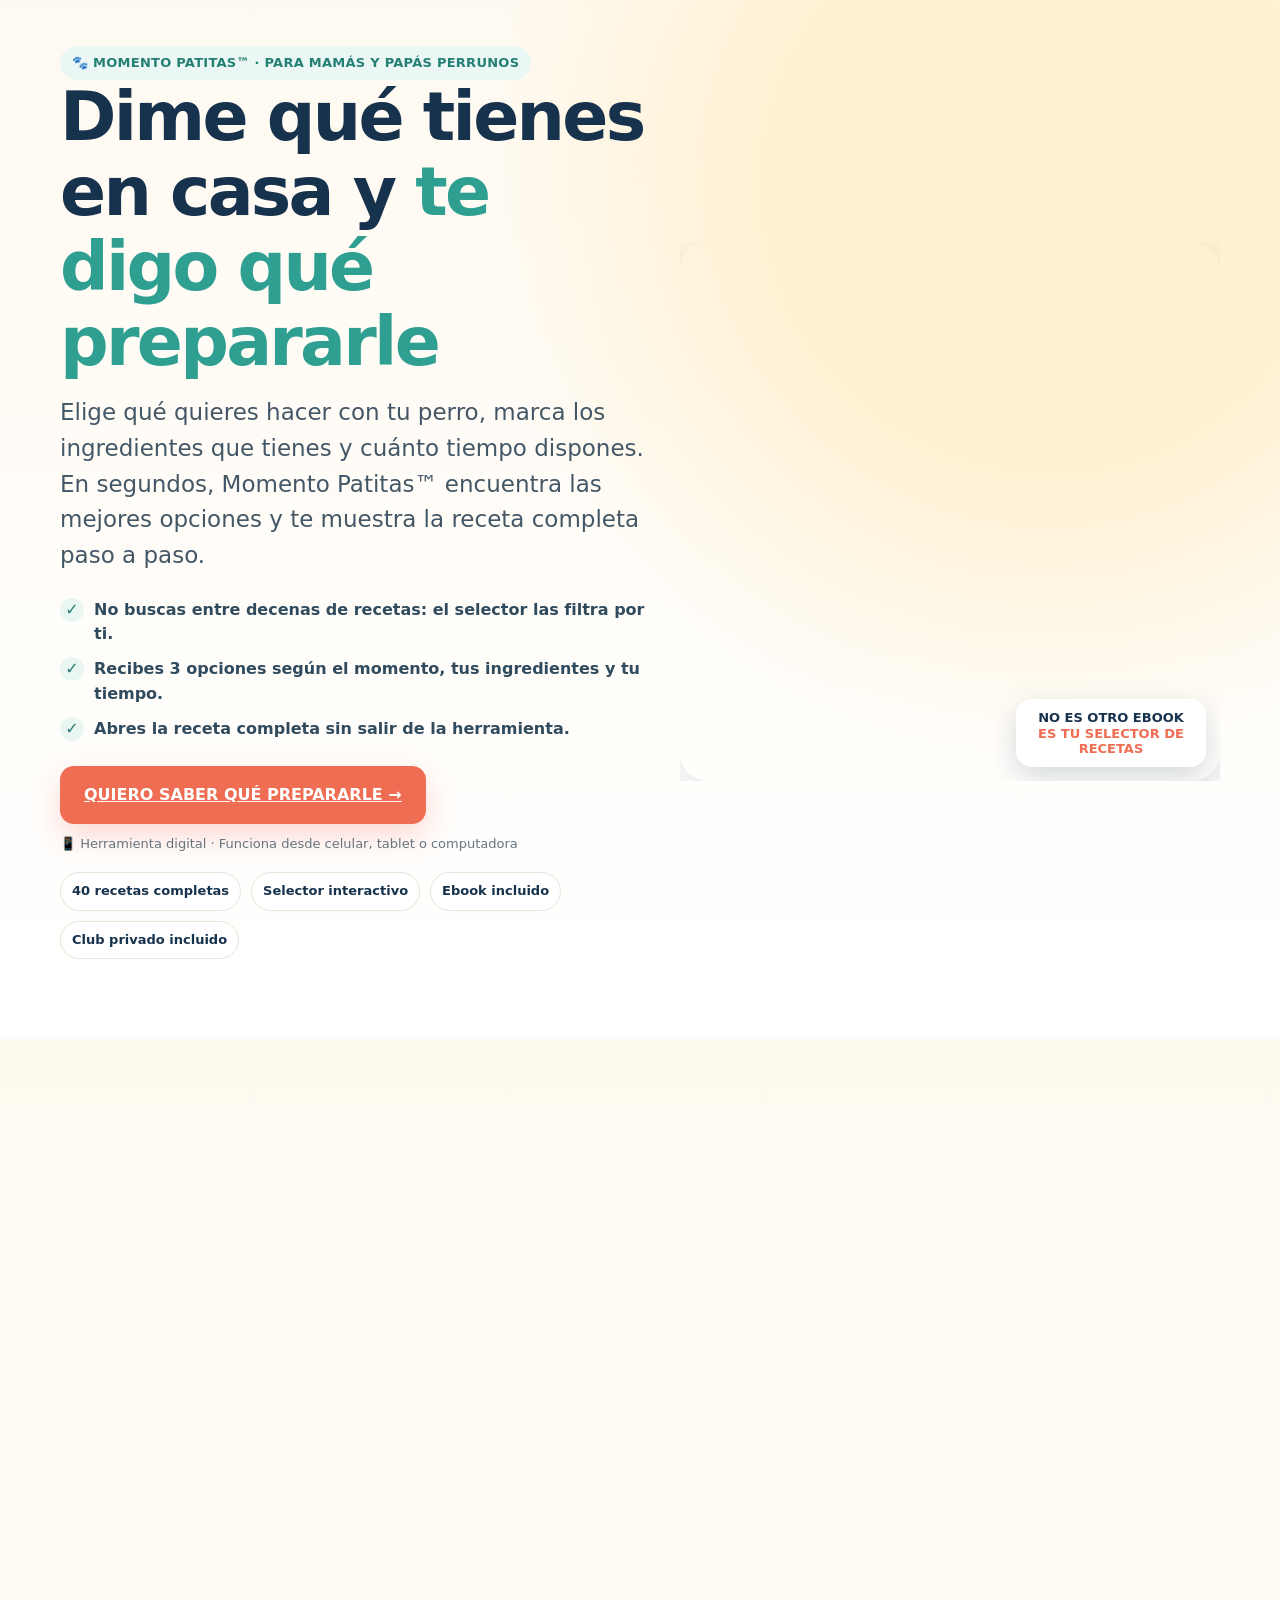
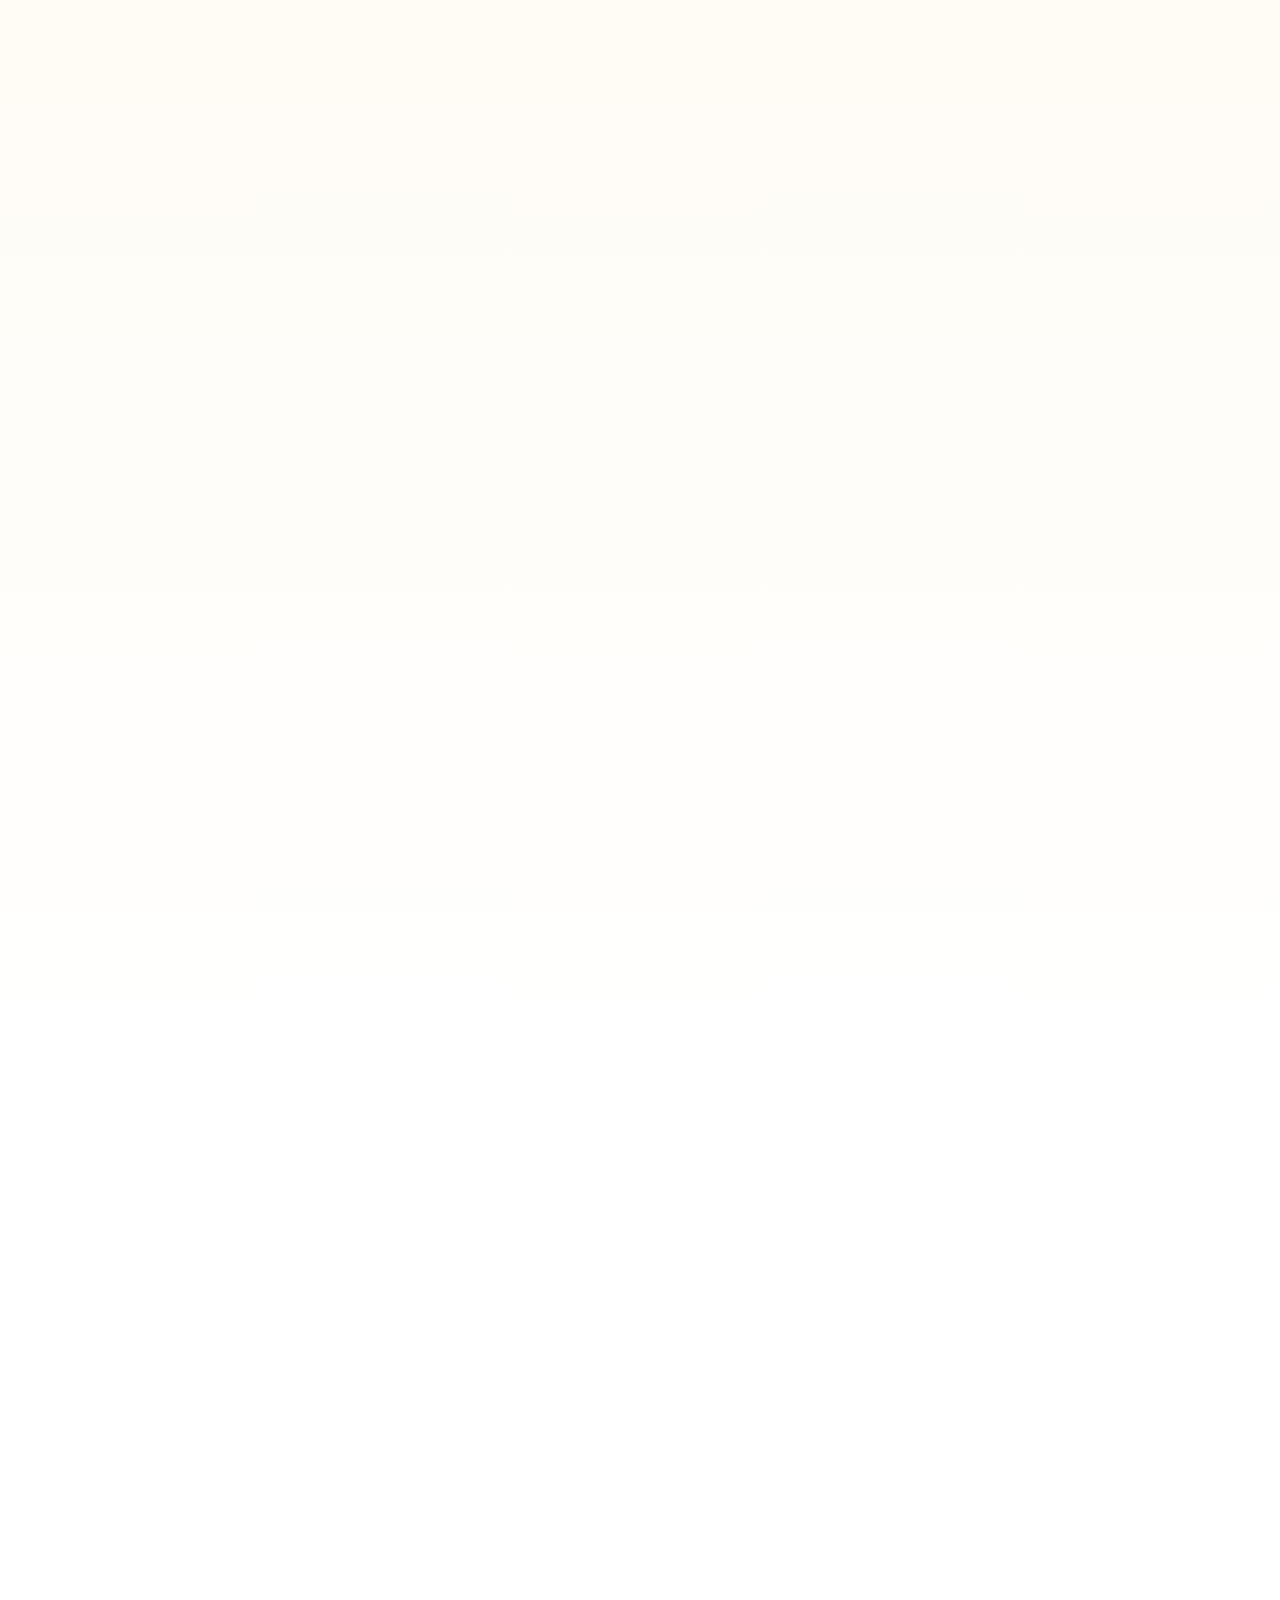
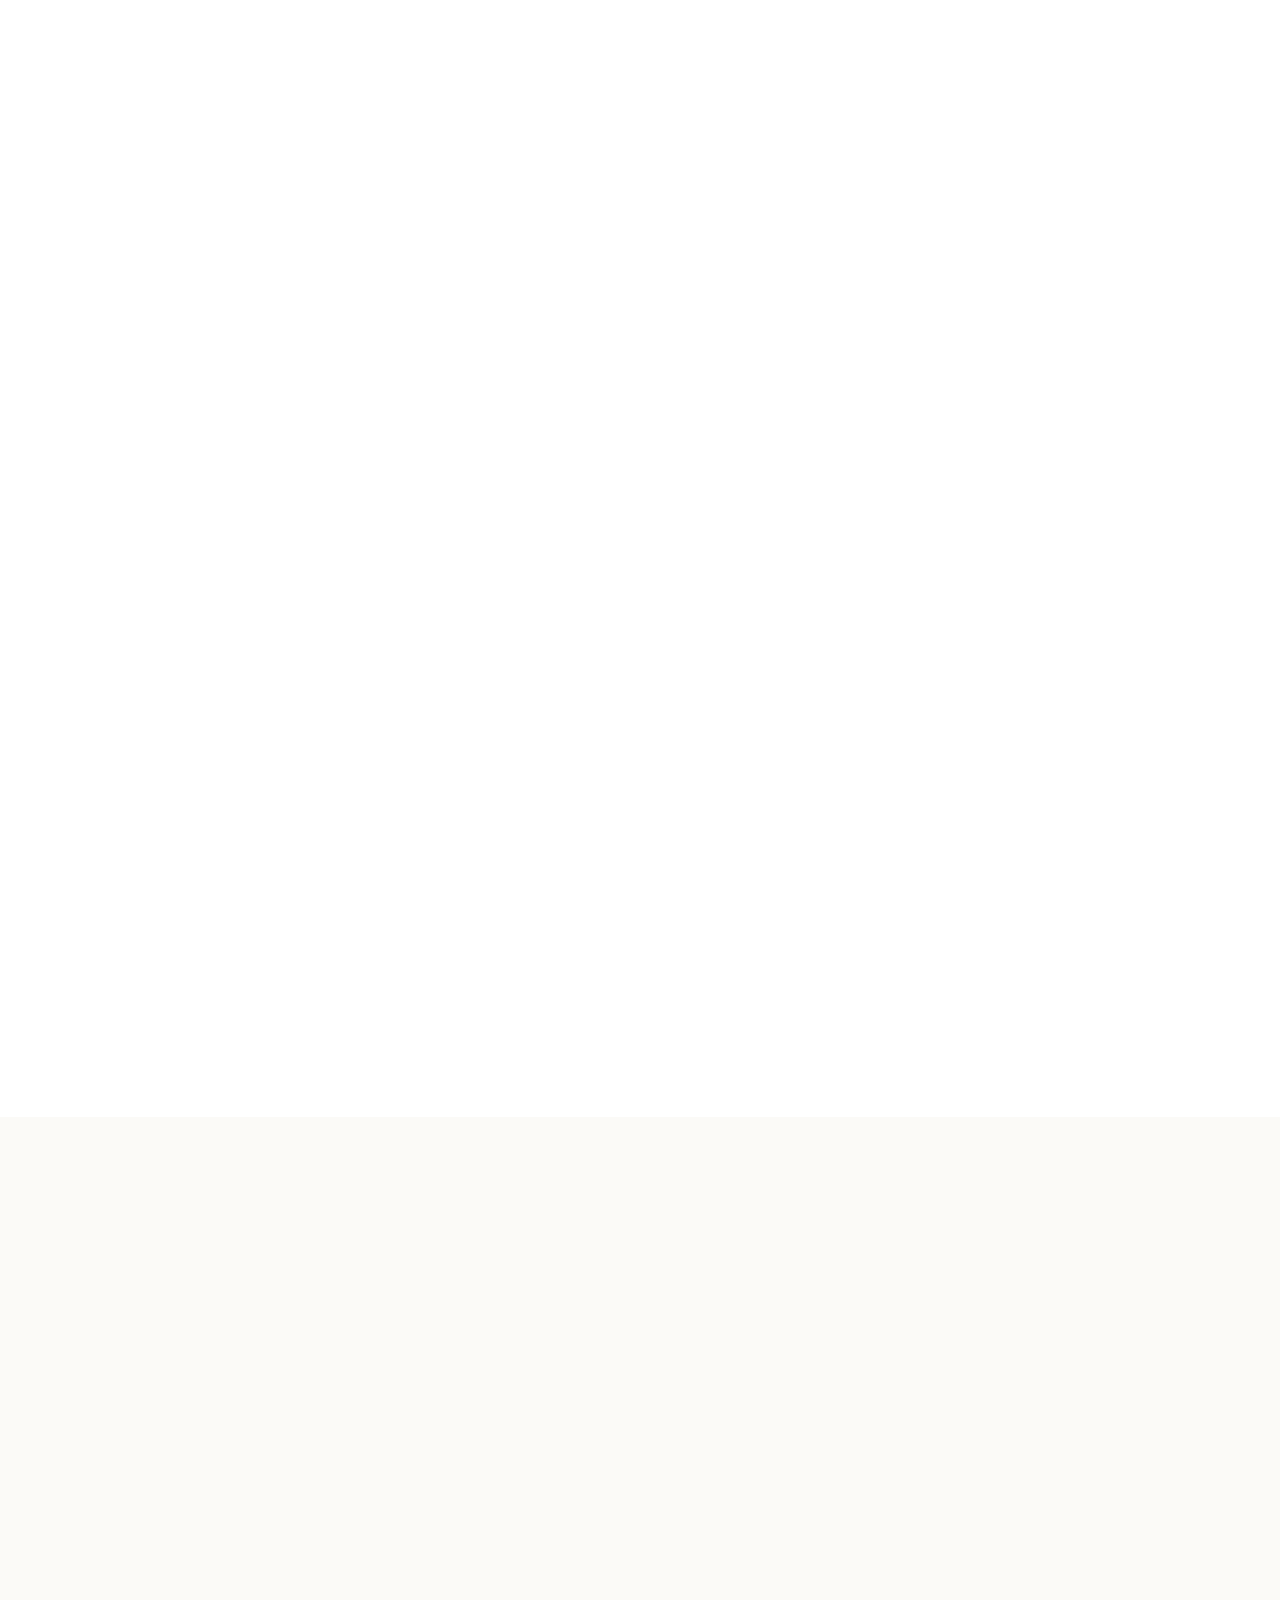
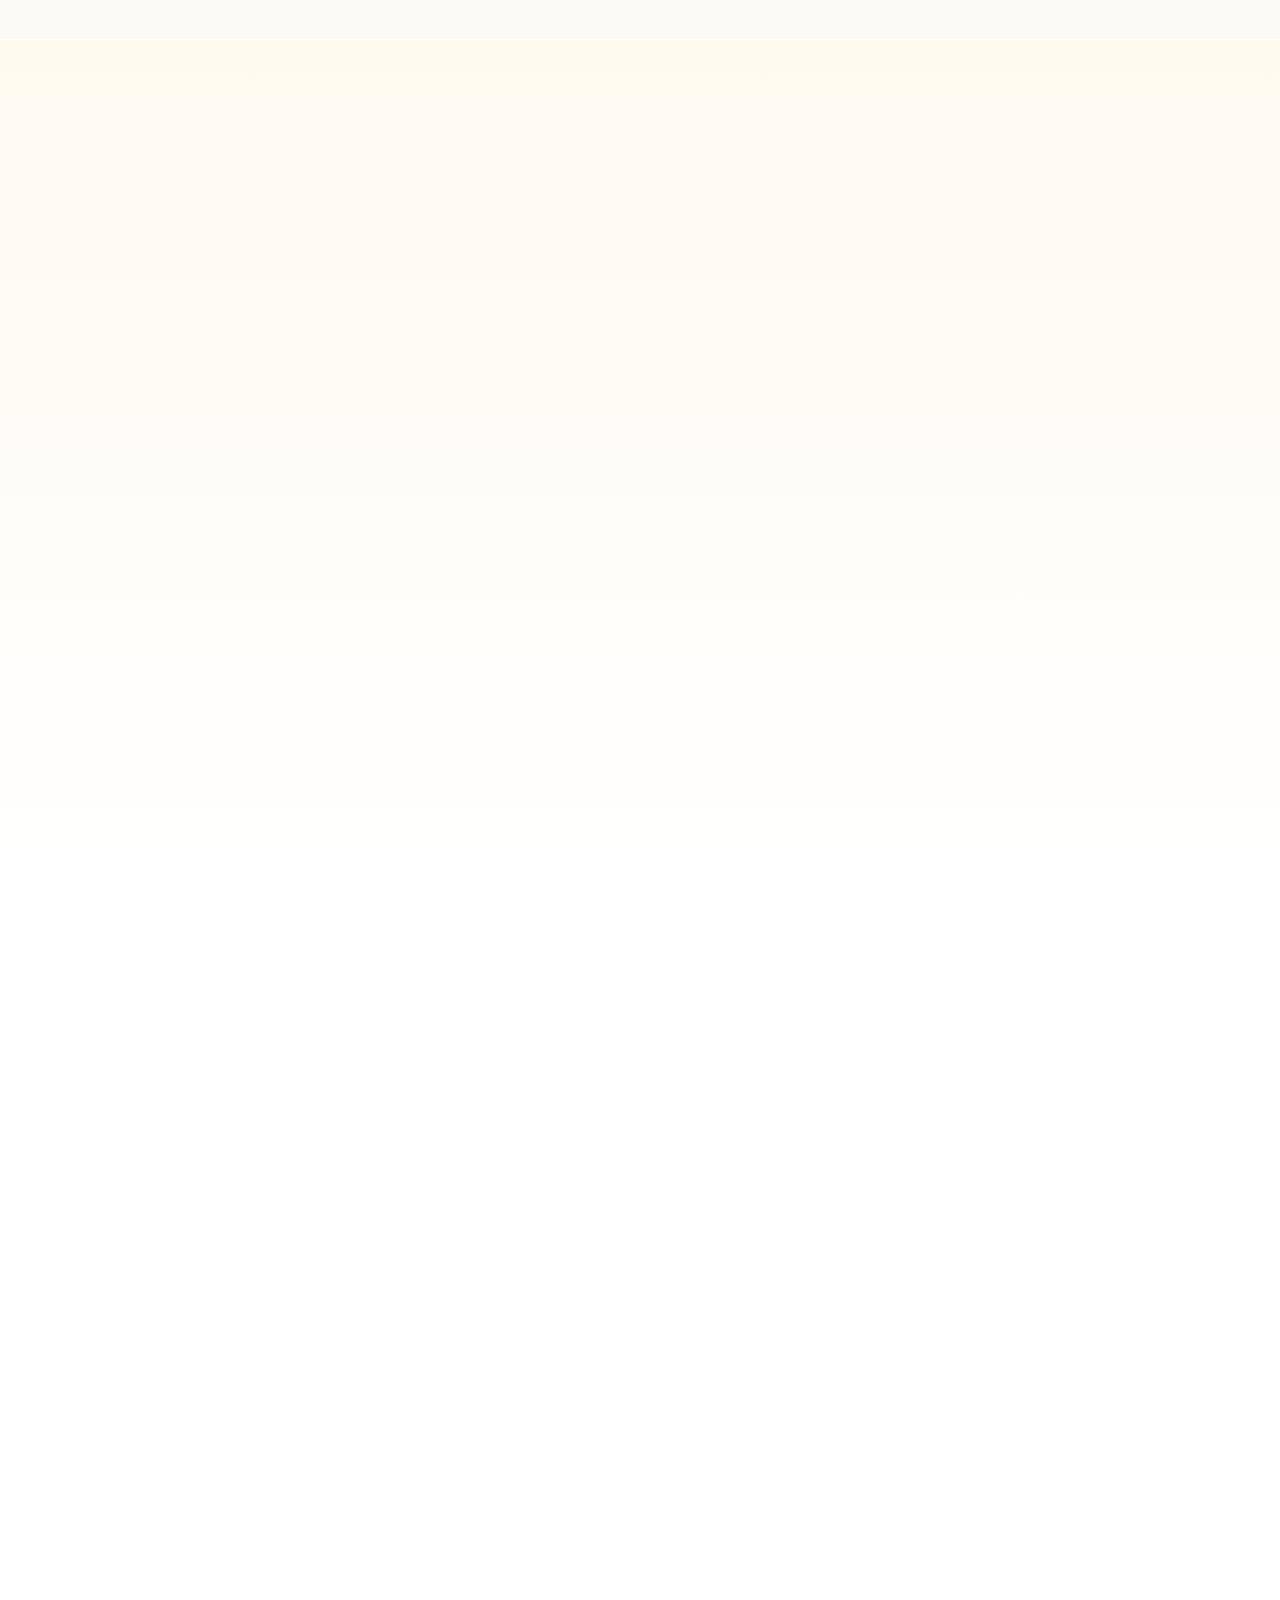
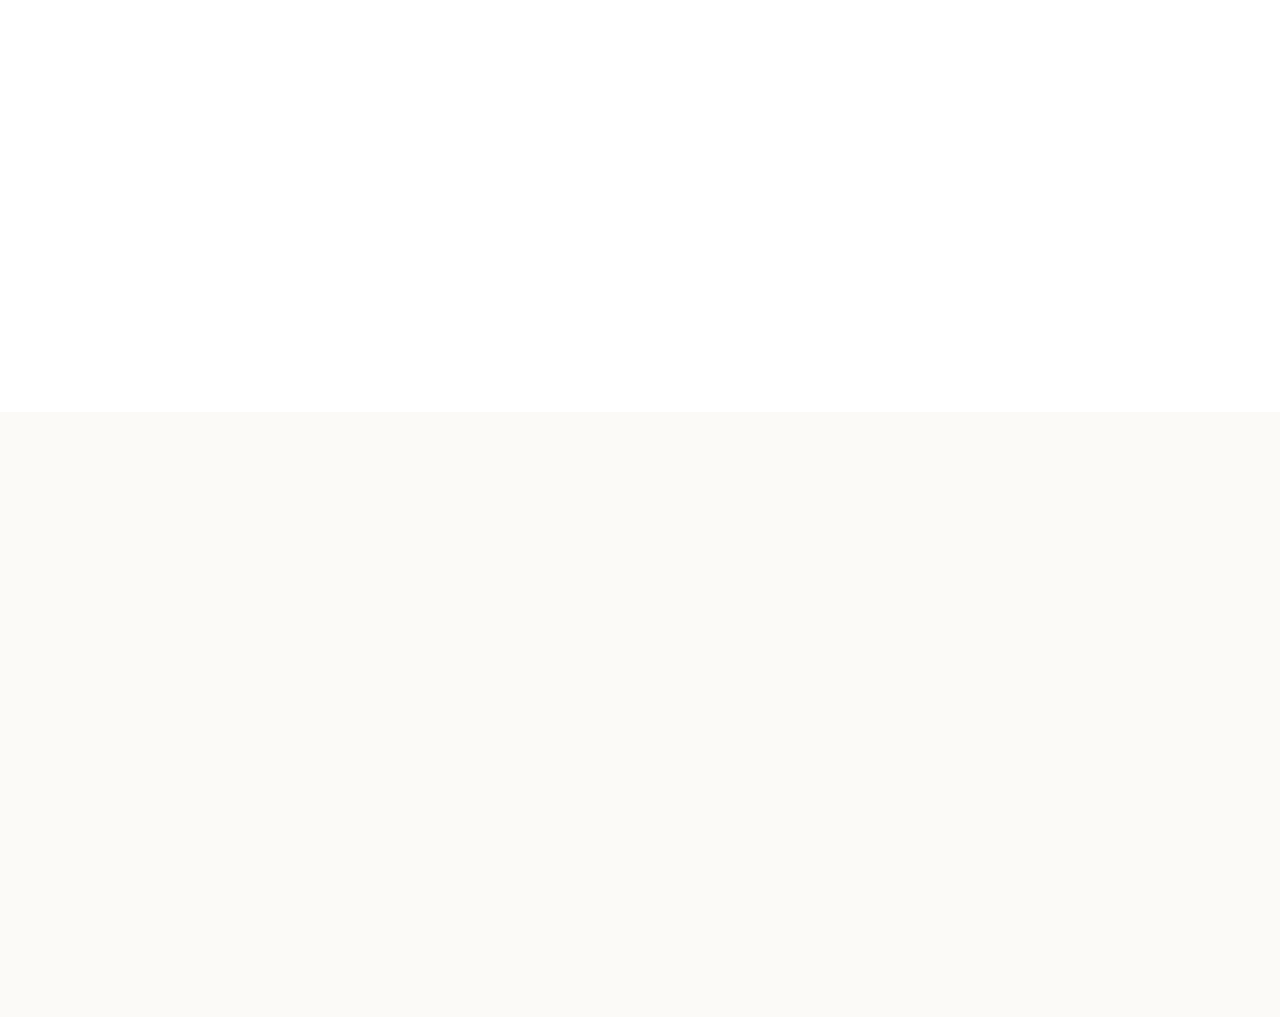
==== index.html @ 0e1f3e4d "Add Club Momento Patitas bonus and align price" ====
<!doctype html>
<html lang="es">
<head>
<meta charset="utf-8" />
<meta name="viewport" content="width=device-width, initial-scale=1" />
<title>Momento Patitas™ | Dime qué tienes y te digo qué prepararle</title>
<meta name="description" content="Momento Patitas™ convierte el momento, los ingredientes que tienes y tu tiempo disponible en una receta completa para tu perro. Incluye 40 recetas, ebook descargable y acceso al Club Momento Patitas™." />
<link rel="preload" as="image" href="https://cdn.shopify.com/s/files/1/0697/0605/5728/files/cocina-patitas-hero-900.webp?v=1792911602" imagesrcset="https://cdn.shopify.com/s/files/1/0697/0605/5728/files/cocina-patitas-hero-480.webp?v=1792911538 480w, https://cdn.shopify.com/s/files/1/0697/0605/5728/files/cocina-patitas-hero-900.webp?v=1792911602 900w" imagesizes="(max-width: 900px) 100vw, 48vw" fetchpriority="high" />
<link rel="stylesheet" href="styles.css">
</head>
<body>

<section class="hero">
  <div class="wrap grid hero-grid">
    <div class="hero-copy">
      <span class="eyebrow">🐾 MOMENTO PATITAS™ · PARA MAMÁS Y PAPÁS PERRUNOS</span>
      <h1>Dime qué tienes en casa y <span style="color:var(--teal)">te digo qué prepararle</span></h1>
      <p class="lead">Elige qué quieres hacer con tu perro, marca los ingredientes que tienes y cuánto tiempo dispones. En segundos, Momento Patitas™ encuentra las mejores opciones y te muestra la receta completa paso a paso.</p>
      <ul>
        <li>No buscas entre decenas de recetas: el selector las filtra por ti.</li>
        <li>Recibes 3 opciones según el momento, tus ingredientes y tu tiempo.</li>
        <li>Abres la receta completa sin salir de la herramienta.</li>
      </ul>
      <a class="btn" href="#oferta">QUIERO SABER QUÉ PREPARARLE →</a>
      <div class="micro">📱 Herramienta digital · Funciona desde celular, tablet o computadora</div>
      <div class="mini-proof"><span>40 recetas completas</span><span>Selector interactivo</span><span>Ebook incluido</span><span>Club privado incluido</span></div>
    </div>
    <div class="hero-art">
      <img src="https://cdn.shopify.com/s/files/1/0697/0605/5728/files/cocina-patitas-hero-900.webp?v=1792911602" srcset="https://cdn.shopify.com/s/files/1/0697/0605/5728/files/cocina-patitas-hero-480.webp?v=1792911538 480w, https://cdn.shopify.com/s/files/1/0697/0605/5728/files/cocina-patitas-hero-900.webp?v=1792911602 900w" sizes="(max-width: 900px) 100vw, 48vw" width="900" height="1125" loading="eager" decoding="async" fetchpriority="high" alt="Momento Patitas para elegir recetas caseras para perros" />
      <div class="badge">NO ES OTRO EBOOK<br><span style="color:var(--coral)">ES TU SELECTOR DE RECETAS</span></div>
    </div>
  </div>
</section>

<section class="section soft">
  <div class="wrap offer promise-offer">
    <span class="eyebrow" style="background:rgba(255,255,255,.12);color:#fff">LA PROMESA DE MOMENTO PATITAS™</span>
    <h2 style="margin-top:14px">De “¿qué le preparo?” a tener una receta completa lista para seguir en menos de un minuto.</h2>
    <p class="muted" style="font-size:18px;max-width:860px">No necesitas acumular cientos de recetas. Necesitas que alguien te ayude a elegir la correcta cuando tu perro te mira y quieres darle algo especial.</p>
  </div>
</section>

<section class="section">
  <div class="wrap">
    <span class="eyebrow">EL PROBLEMA DE LOS RECETARIOS TRADICIONALES</span>
    <h2 style="margin-top:14px">Te dan más opciones. Pero la decisión sigue siendo tuya.</h2>
    <p class="lead">Puedes tener 50, 100 o 200 recetas y aun así volver a preguntarte: “¿cuál hago hoy?”. Momento Patitas™ empieza exactamente donde los recetarios terminan: ayudándote a decidir.</p>
    <div class="grid pain-grid">
      <div class="card"><div class="icon">🔎</div><h3>Dejas de buscar</h3><p>Ya no saltas entre videos, capturas y recetas guardadas intentando encontrar una que encaje.</p></div>
      <div class="card"><div class="icon">🥕</div><h3>Aprovechas lo que tienes</h3><p>Marcas tus ingredientes y el selector prioriza recetas que puedes preparar con menos compras.</p></div>
      <div class="card"><div class="icon">⏱️</div><h3>Eliges según tu tiempo</h3><p>Si tienes pocos minutos, te lleva a opciones rápidas. Si no tienes prisa, amplía las posibilidades.</p></div>
    </div>
  </div>
</section>

<section class="section alt">
  <div class="wrap">
    <span class="eyebrow">ASÍ FUNCIONA MOMENTO PATITAS™</span>
    <h2 style="margin-top:14px">Tres respuestas. Una recomendación mucho más útil.</h2>
    <div class="grid mechanism">
      <div class="step"><h3>Elige el momento</h3><p>Premiarlo, refrescarlo, celebrar, entrenar, preparar algo suave o simplemente consentirlo.</p></div>
      <div class="step"><h3>Marca lo que tienes</h3><p>Banana, avena, pollo, calabaza, yogur, zanahoria y otros ingredientes cotidianos.</p></div>
      <div class="step"><h3>Dinos tu tiempo</h3><p>5–10 minutos, 15–30 minutos o sin importar cuánto tarde.</p></div>
      <div class="step"><h3>Recibe tu receta</h3><p>Obtienes una opción principal + alternativas y puedes abrir la receta completa al instante.</p></div>
    </div>
  </div>
</section>

<section class="section soft">
  <div class="wrap grid preview-grid selector-showcase">
    <div class="selector-mock">
      <div class="mock-top"><span>🐾 MOMENTO PATITAS™</span><b>¿Qué puedes prepararle hoy?</b></div>
      <div class="mock-step"><small>1 · MOMENTO</small><strong>🦴 Quiero premiarlo</strong></div>
      <div class="mock-step"><small>2 · TENGO EN CASA</small><div class="mock-chips"><span>Banana</span><span>Avena</span><span>Huevo</span></div></div>
      <div class="mock-step"><small>3 · TIEMPO</small><strong>🍪 15–30 min</strong></div>
      <div class="mock-result"><small>RECOMENDACIÓN</small><h3>Galletitas de banana y avena</h3><p>Ingredientes, cantidades, preparación, porción, conservación y tips dentro de la misma herramienta.</p></div>
    </div>
    <div>
      <span class="eyebrow">NO TE ENTREGA SOLO UN NOMBRE</span>
      <h2 style="margin-top:14px">Te muestra exactamente cómo hacerlo</h2>
      <div class="stack">
        <div class="item"><div class="num">01</div><div><b>Ingredientes y cantidades</b><br><span>Ves exactamente qué necesitas y qué ingredientes ya tienes marcados.</span></div></div>
        <div class="item"><div class="num">02</div><div><b>Preparación paso a paso</b><br><span>Abres la receta completa directamente dentro de Momento Patitas™.</span></div></div>
        <div class="item"><div class="num">03</div><div><b>Porción y conservación</b><br><span>Incluye orientación práctica para servir y guardar cada preparación.</span></div></div>
        <div class="item"><div class="num">04</div><div><b>Favoritas y ya preparadas</b><br><span>Guarda lo que le encantó y lleva registro de las recetas que ya probaron juntos.</span></div></div>
      </div>
    </div>
  </div>
</section>

<section class="section">
  <div class="wrap">
    <span class="eyebrow">40 RECETAS COMPLETAS DESDE EL PRIMER DÍA</span>
    <h2 style="margin-top:14px">El selector decide contigo. La biblioteca te da variedad.</h2>
    <p class="lead">Momento Patitas™ arranca con 40 recetas organizadas para distintos momentos, texturas y formas de compartir con tu perro.</p>
    <div class="grid cats">
      <div class="card cat"><img src="https://cdn.shopify.com/s/files/1/0697/0605/5728/files/cocina-patitas-horneadas-900.webp?v=1792911618" loading="lazy" decoding="async" alt="Recetas horneadas para perros"><div class="body"><small>8 RECETAS</small><h3>Premiarlo</h3><p>Galletitas y bocados horneados para tener algo rico a mano.</p></div></div>
      <div class="card cat"><img src="https://cdn.shopify.com/s/files/1/0697/0605/5728/files/cocina-patitas-ingredientes-900.webp?v=1792911625" loading="lazy" decoding="async" alt="Recetas suaves para perros"><div class="body"><small>8 RECETAS</small><h3>Algo suave</h3><p>Muffins, panqueques y bocados tiernos para variar la textura.</p></div></div>
      <div class="card cat"><img src="https://cdn.shopify.com/s/files/1/0697/0605/5728/files/cocina-patitas-frias-900.webp?v=1792911640" loading="lazy" decoding="async" alt="Recetas frías para perros"><div class="body"><small>8 RECETAS</small><h3>Refrescarlo</h3><p>Heladitos y cubitos para los días en que quieres darle algo fresco.</p></div></div>
      <div class="card cat"><img src="https://cdn.shopify.com/s/files/1/0697/0605/5728/files/cocina-patitas-celebracion-900.webp?v=1792911650" loading="lazy" decoding="async" alt="Recetas de celebración para perros"><div class="body"><small>8 RECETAS</small><h3>Celebrar</h3><p>Tortitas, cupcakes y donitas para cumpleaños y días especiales.</p></div></div>
    </div>
    <div class="card" style="margin-top:24px;display:grid;grid-template-columns:minmax(180px,340px) 1fr;gap:24px;align-items:center">
      <img src="https://cdn.shopify.com/s/files/1/0697/0605/5728/files/cocina-patitas-entrenamiento-900.webp?v=1792911660" loading="lazy" decoding="async" alt="Premios para entrenamiento de perros" style="border-radius:18px;width:100%">
      <div><small style="font-weight:900;color:var(--teal-dark)">8 RECETAS</small><h3>Entrenar y enriquecer</h3><p>Premios pequeños y opciones para lick mat pensadas para sesiones de aprendizaje y juegos.</p></div>
    </div>
  </div>
</section>

<section class="section alt">
  <div class="wrap grid preview-grid bonus-grid">
    <div>
      <span class="eyebrow">BONO INCLUIDO</span>
      <h2 style="margin-top:14px">También te llevas Cocina con Patitas en PDF</h2>
      <p class="lead">Si algún día quieres desconectarte, imprimir hojas o guardar una copia, tienes el recetario completo como respaldo descargable.</p>
      <div class="checks">
        <div class="check"><div class="dot">✓</div><div><b>40 recetas completas</b><span>La misma biblioteca en formato descargable.</span></div></div>
        <div class="check"><div class="dot">✓</div><div><b>Semáforo de ingredientes</b><span>Referencia visual de ingredientes a usar, moderar o evitar.</span></div></div>
        <div class="check"><div class="dot">✓</div><div><b>Planificación práctica</b><span>Lista de compras, favoritos y organización semanal.</span></div></div>
      </div>
    </div>
    <div class="preview-image"><img src="https://cdn.shopify.com/s/files/1/0697/0605/5728/files/cocina-patitas-portada-900.webp?v=1792911670" loading="lazy" decoding="async" alt="Ebook Cocina con Patitas incluido como bono" /></div>
  </div>
</section>

<section class="section soft">
  <div class="wrap">
    <span class="eyebrow">🎁 BONO DE COMUNIDAD</span>
    <h2 style="margin-top:14px">No solo preparas recetas. También compartes tus Momentos Patitas.</h2>
    <p class="lead">Con tu compra recibes acceso al <b>Club Momento Patitas™</b>, una comunidad privada en WhatsApp para compartir fotos, recetas preparadas, favoritos y esos pequeños logros que hacen especial la vida con tu perro.</p>
    <div class="grid pain-grid" style="margin-top:28px">
      <div class="card"><div class="icon">📸</div><h3>Comparte sus favoritos</h3><p>Sube una foto de lo que preparaste y cuéntanos cuál receta hizo mover más la cola.</p></div>
      <div class="card"><div class="icon">🐾</div><h3>Celebra tus logros</h3><p>Comparte tus avances y descubre lo que están preparando otros papás y mamás perrunos.</p></div>
      <div class="card"><div class="icon">💛</div><h3>Forma parte del club</h3><p>Recibe novedades de Momento Patitas™ y vive la experiencia acompañado de una comunidad con el mismo interés.</p></div>
    </div>
    <div class="note" style="margin-top:24px"><b>Importante:</b> el enlace privado al Club se entrega después de la compra. La comunidad es para compartir experiencias y contenido educativo; no reemplaza orientación veterinaria ni soporte médico.</div>
  </div>
</section>

<section class="section" id="oferta">
  <div class="wrap offer grid offer-grid">
    <div>
      <span class="eyebrow" style="background:rgba(255,255,255,.12);color:#fff">ACCESO COMPLETO A MOMENTO PATITAS™</span>
      <h2 style="margin-top:14px">La próxima vez que quieras darle algo especial, no busques. Pregúntale a Momento Patitas™.</h2>
      <p class="muted">Una herramienta creada para convertir lo que tienes, el momento y tu tiempo disponible en una receta concreta que puedas seguir de principio a fin.</p>
      <div class="value-list">
        <div class="value-item"><b>Selector Momento Patitas™</b> por ocasión, ingredientes y tiempo</div>
        <div class="value-item"><b>40 recetas completas</b> dentro de la herramienta</div>
        <div class="value-item"><b>3 recomendaciones</b> cada vez que haces una búsqueda</div>
        <div class="value-item">Ingredientes, cantidades y preparación paso a paso</div>
        <div class="value-item">Porción orientativa, conservación y tips</div>
        <div class="value-item">Favoritas + registro de recetas preparadas</div>
        <div class="value-item"><b>BONO 1:</b> Ebook Cocina con Patitas descargable</div>
        <div class="value-item"><b>BONO 2:</b> Acceso al Club Momento Patitas™ en WhatsApp</div>
      </div>
      <p class="note" style="background:rgba(255,255,255,.08);border-left-color:#8de0d3;color:#eaf4f8"><b>La diferencia:</b> otros productos te entregan recetas. Momento Patitas™ te ayuda a decidir cuál preparar hoy, te enseña exactamente cómo hacerla y te da un espacio para compartir el resultado.</p>
    </div>
    <div class="price-box">
      <div class="price-label">ACCESO COMPLETO</div>
      <div class="price">US$9<small>.99</small></div>
      <p>Un solo pago para dejar de improvisar cada vez que quieras consentirlo.</p>
      <div class="scarcity-note">🐾 Selector + 40 recetas + ebook + Club Momento Patitas™.</div>
      <a class="btn" style="width:100%" href="#checkout-hotmart">QUIERO MOMENTO PATITAS™ →</a>
      <div class="micro">📱 Producto digital · Uso desde celular, tablet o computadora</div>
    </div>
  </div>
</section>

<section class="section alt">
  <div class="wrap">
    <span class="eyebrow">PREGUNTAS FRECUENTES</span>
    <h2 style="margin-top:14px;text-align:center">Antes de entrar a Momento Patitas™</h2>
    <div class="faq">
      <details open><summary>¿Momento Patitas™ es un ebook?</summary><p>No. El producto principal es una herramienta interactiva. Tú eliges el momento, los ingredientes y el tiempo disponible; el selector te recomienda recetas y puedes abrirlas completas dentro de la misma experiencia. El ebook se incluye como bono descargable.</p></details>
      <details><summary>¿Cuántas recetas incluye?</summary><p>Empieza con 40 recetas completas organizadas en cinco categorías: horneadas, suaves, frías, celebración y entrenamiento/enriquecimiento.</p></details>
      <details><summary>¿Qué incluye el Club Momento Patitas™?</summary><p>Es una comunidad privada en WhatsApp para compradores, creada para compartir fotos de las recetas que preparen, favoritos, avances y experiencias con sus perros. El enlace de ingreso se entrega dentro del contenido después de la compra.</p></details>
      <details><summary>¿El grupo de WhatsApp ofrece asesoría veterinaria?</summary><p>No. Es una comunidad de experiencias y contenido educativo. No se ofrecen diagnósticos ni orientación veterinaria; ante alergias, enfermedades o dietas especiales debes consultar con un profesional veterinario.</p></details>
      <details><summary>¿Qué pasa si no tengo todos los ingredientes?</summary><p>El selector prioriza lo que ya tienes y te muestra cuáles de los ingredientes principales te faltan para cada recomendación.</p></details>
      <details><summary>¿Puedo ver la receta completa dentro del selector?</summary><p>Sí. Cada resultado puede abrirse y mostrar ingredientes, cantidades, preparación, rendimiento, cómo servir, conservación y consejos.</p></details>
      <details><summary>¿Las recetas reemplazan el alimento diario?</summary><p>No. Están planteadas como premios, snacks, celebraciones y enriquecimiento ocasional. La alimentación completa debe seguir cubriendo las necesidades nutricionales de tu perro.</p></details>
      <details><summary>¿Y si mi perro tiene alergias o una condición de salud?</summary><p>Si tiene alergias, una enfermedad, una dieta veterinaria o necesidades especiales, consulta primero con su veterinario antes de introducir ingredientes nuevos.</p></details>
      <details><summary>¿Puedo usarlo desde mi celular?</summary><p>Sí. Momento Patitas™ está diseñado para funcionar desde celular, tablet o computadora.</p></details>
    </div>
  </div>
</section>

<section class="section final">
  <div class="wrap">
    <span class="eyebrow">NO MÁS “¿QUÉ LE PREPARO HOY?”</span>
    <h2 style="margin-top:14px">Tú pones el momento. Momento Patitas™ encuentra la receta.</h2>
    <p class="lead" style="margin-left:auto;margin-right:auto">Menos tiempo buscando. Menos dudas eligiendo. Más momentos ricos con tu perro y una comunidad donde compartirlos.</p>
    <div class="visual"><img src="https://cdn.shopify.com/s/files/1/0697/0605/5728/files/cocina-patitas-hero-900.webp?v=1792911602" loading="lazy" decoding="async" alt="Momento Patitas recetas para perros"></div>
    <a class="btn" href="#oferta">QUIERO SABER SIEMPRE QUÉ PREPARARLE →</a>
    <p class="disclaimer">Material educativo. No sustituye consejo veterinario. Las necesidades y tolerancias varían según edad, tamaño, salud, actividad y dieta habitual de cada perro.</p>
  </div>
</section>

<div class="mobile-sticky"><div><b>Momento Patitas™</b><small>Selector + 40 recetas + ebook + club</small></div><a class="btn" href="#oferta">LO QUIERO</a></div>
<div class="spacer-mobile"></div>
<script src="script.js"></script>
</body>
</html>
---- styles.css ----
:root{
  --ink:#17324d;--teal:#2f9f91;--teal-dark:#247f75;--cream:#fff7ea;--paper:#fffdf9;
  --orange:#ef9d2d;--coral:#ee6d53;--green:#5f9348;--muted:#667480;--line:#e9e3d8;
  --shadow:0 20px 60px rgba(24,50,77,.12);--radius:24px;--max:1160px;
}
*{box-sizing:border-box} html{scroll-behavior:smooth;max-width:100%;overflow-x:hidden} body{margin:0;font-family:Inter,system-ui,-apple-system,Segoe UI,Roboto,Arial,sans-serif;color:var(--ink);background:#fff;line-height:1.55;max-width:100%;overflow-x:hidden}
img{max-width:100%;height:auto;display:block} picture,figure{max-width:100%;margin:0}.grid>*{min-width:0}.wrap{width:min(var(--max),calc(100% - 32px));max-width:100%;margin:auto}.eyebrow{display:inline-flex;align-items:center;gap:8px;padding:7px 12px;border-radius:999px;background:#eaf7f4;color:var(--teal-dark);font-weight:800;font-size:13px;letter-spacing:.02em}.section{padding:76px 0;content-visibility:auto;contain-intrinsic-size:1px 720px}.section.alt{background:#fbfaf7}.section.soft{background:linear-gradient(180deg,#fffaf0,#fff)} h1,h2,h3{line-height:1.1;margin:0 0 16px}h1{font-size:clamp(38px,6vw,68px);letter-spacing:-.04em}h2{font-size:clamp(31px,4vw,48px);letter-spacing:-.03em}h3{font-size:22px}p{margin:0 0 18px}.lead{font-size:clamp(18px,2.2vw,23px);color:#445766;max-width:720px}.btn{display:inline-flex;align-items:center;justify-content:center;gap:10px;background:var(--coral);color:#fff;border-radius:14px;padding:17px 24px;font-weight:900;box-shadow:0 12px 30px rgba(238,109,83,.25);transition:.2s transform,.2s box-shadow;border:0}.btn:hover{transform:translateY(-2px);box-shadow:0 16px 35px rgba(238,109,83,.3)}.btn.secondary{background:var(--teal)}.micro{font-size:13px;color:var(--muted);margin-top:10px}.grid{display:grid;gap:24px}.hero{padding:46px 0 62px;background:radial-gradient(circle at 82% 18%,#fff0d1 0 20%,transparent 42%),linear-gradient(180deg,#fffaf1,#fff)}.hero-grid{grid-template-columns:1.05fr .95fr;align-items:center}.hero-copy ul{list-style:none;padding:0;margin:24px 0}.hero-copy li{display:flex;gap:10px;margin:10px 0;font-weight:700;color:#314b5e}.hero-copy li:before{content:'✓';width:24px;height:24px;border-radius:50%;display:inline-grid;place-items:center;background:#e9f6f1;color:var(--teal-dark);flex:none}.hero-art{position:relative;max-width:100%;overflow:hidden}.hero-art img{width:100%;max-width:100%;border-radius:28px;box-shadow:var(--shadow)}.badge{position:absolute;right:14px;bottom:14px;top:auto;background:rgba(255,255,255,.94);backdrop-filter:blur(8px);border:1px solid rgba(255,255,255,.75);box-shadow:0 10px 28px rgba(24,50,77,.18);border-radius:16px;padding:10px 13px;font-weight:900;font-size:13px;line-height:1.18;max-width:190px;text-align:center}.trust-row{display:grid;grid-template-columns:repeat(3,1fr);gap:12px;margin-top:24px}.trust-chip{border:1px solid var(--line);border-radius:14px;padding:12px;background:#fff;text-align:center;font-size:13px;font-weight:800;color:#49606f}.pain-grid{grid-template-columns:repeat(3,1fr);margin-top:32px}.card{background:#fff;border:1px solid var(--line);border-radius:var(--radius);padding:24px;box-shadow:0 10px 30px rgba(24,50,77,.06);min-width:0;max-width:100%}.card .icon{font-size:30px;margin-bottom:12px}.mechanism{grid-template-columns:repeat(4,1fr);counter-reset:step;margin-top:34px}.step{position:relative;padding-top:50px}.step:before{counter-increment:step;content:counter(step);position:absolute;top:0;left:0;width:36px;height:36px;border-radius:50%;display:grid;place-items:center;background:var(--teal);color:#fff;font-weight:900}.preview-grid{grid-template-columns:1fr 1fr;align-items:center}.stack{display:grid;gap:14px}.stack .item{display:flex;gap:12px;align-items:flex-start;background:#fff;border:1px solid var(--line);border-radius:16px;padding:15px}.stack .num{min-width:34px;height:34px;border-radius:10px;background:#fff1dc;display:grid;place-items:center;font-weight:900;color:#a9680c}.preview-image{max-width:100%;overflow:hidden;border-radius:24px;box-shadow:var(--shadow);background:#fff;padding:8px}.preview-image img{width:100%;max-width:100%;height:auto;object-fit:contain}.cats{grid-template-columns:repeat(4,1fr);margin-top:28px}.cat{overflow:hidden;padding:0}.cat img{width:100%;max-width:100%;aspect-ratio:1/1;object-fit:cover}.cat .body{padding:18px}.cat small{display:block;color:var(--teal-dark);font-weight:900;margin-bottom:6px}.safety-grid{grid-template-columns:1.05fr .95fr;align-items:center}.safety-grid img{width:100%;max-width:100%;border-radius:24px;box-shadow:var(--shadow)}.checks{display:grid;gap:13px;margin-top:20px}.check{display:flex;gap:12px}.check b{display:block}.check span{display:block;color:#536675}.dot{width:24px;height:24px;flex:none;border-radius:50%;display:grid;place-items:center;background:#eaf7f4;color:var(--teal-dark);font-weight:900}.offer{background:linear-gradient(135deg,#17324d,#244c69);color:#fff;border-radius:32px;padding:34px;box-shadow:var(--shadow)}.offer-grid{grid-template-columns:1fr .85fr;align-items:center}.offer h2,.offer h3{color:#fff}.offer .muted{color:#dce8ef}.promise-offer{padding:38px 42px}.value-list{display:grid;gap:11px;margin:22px 0}.value-item{display:flex;gap:10px;align-items:flex-start}.value-item:before{content:'✓';color:#8de0d3;font-weight:900}.price-box{background:#fff;color:var(--ink);border-radius:24px;padding:28px;text-align:center}.price-label{font-size:13px;color:var(--muted);font-weight:800;text-transform:uppercase;letter-spacing:.08em}.price{font-size:54px;line-height:1;font-weight:950;letter-spacing:-.05em;margin:8px 0}.price small{font-size:20px;letter-spacing:0}.who{grid-template-columns:1fr 1fr}.who .yes{border-top:5px solid var(--teal)}.who .no{border-top:5px solid #d7d7d7}.faq{max-width:860px;margin:28px auto 0}.faq details{border-bottom:1px solid var(--line);padding:18px 0}.faq summary{cursor:pointer;font-weight:900;font-size:18px}.faq p{margin-top:12px;color:#536675}.final{text-align:center;background:linear-gradient(180deg,#fff9ee,#fff)}.final .visual{max-width:560px;margin:30px auto;overflow:hidden}.final .visual img{width:100%;max-width:100%;border-radius:24px;box-shadow:var(--shadow)}.disclaimer{font-size:12px;color:#74818a;max-width:800px;margin:20px auto 0}.mobile-sticky{display:none}.scarcity-note{background:#fff5e6;border:1px solid #f5d7aa;border-radius:14px;padding:11px 14px;font-size:13px;color:#7a5518;font-weight:750;margin:14px 0}.mini-proof{display:flex;gap:10px;flex-wrap:wrap;margin:18px 0}.mini-proof span{background:#fff;border:1px solid var(--line);padding:8px 11px;border-radius:999px;font-size:13px;font-weight:800}.note{background:#f4fbf9;border-left:4px solid var(--teal);padding:14px 16px;border-radius:0 12px 12px 0;color:#3e5969}.image-pair{display:grid;grid-template-columns:repeat(2,1fr);gap:18px;margin-top:26px}.image-card{max-width:100%;min-width:0;background:#fff;border:1px solid var(--line);border-radius:22px;overflow:hidden;box-shadow:0 10px 30px rgba(24,50,77,.06)}.image-card img{width:100%;max-width:100%;aspect-ratio:4/5;object-fit:cover}.image-card .cap{padding:14px 16px;font-size:14px;color:#526575;font-weight:700}.offer-visual{max-width:100%;overflow:hidden;border-radius:22px;background:rgba(255,255,255,.08);border:1px solid rgba(255,255,255,.12);margin-top:22px}.offer-visual img{width:100%;max-width:100%;height:auto;display:block}.offer-visual .cap{padding:12px 14px;color:#dce8ef;font-size:14px}.selector-showcase{gap:42px}.selector-mock{background:#17324d;color:#fff;border-radius:28px;padding:22px;box-shadow:var(--shadow);overflow:hidden}.mock-top{padding:8px 5px 18px;border-bottom:1px solid rgba(255,255,255,.14)}.mock-top span{display:block;font-size:12px;letter-spacing:.07em;font-weight:900;color:#8de0d3}.mock-top b{display:block;font-size:27px;line-height:1.08;margin-top:7px}.mock-step{background:#fff;color:var(--ink);border-radius:16px;padding:14px 15px;margin-top:12px}.mock-step small,.mock-result small{display:block;font-weight:900;letter-spacing:.07em;font-size:11px;color:var(--teal-dark);margin-bottom:7px}.mock-step strong{font-size:17px}.mock-chips{display:flex;gap:7px;flex-wrap:wrap}.mock-chips span{background:#eaf7f4;color:var(--teal-dark);border-radius:999px;padding:6px 9px;font-size:12px;font-weight:850}.mock-result{margin-top:14px;background:#fff4e7;color:var(--ink);border-radius:18px;padding:18px}.mock-result h3{font-size:25px;margin-bottom:9px}.mock-result p{margin:0;font-size:14px;color:#526575}.bonus-grid{gap:42px}
@media(max-width:900px){.hero-grid,.preview-grid,.safety-grid,.offer-grid,.who{grid-template-columns:minmax(0,1fr)}.hero-art{order:-1}.hero-art img{width:100%;max-width:100%;height:auto;object-fit:contain}.pain-grid{grid-template-columns:minmax(0,1fr)}.mechanism{grid-template-columns:repeat(2,minmax(0,1fr))}.cats{grid-template-columns:repeat(2,minmax(0,1fr))}.trust-row{grid-template-columns:repeat(3,minmax(0,1fr))}.section{padding:58px 0}.mobile-sticky{display:flex;position:fixed;left:12px;right:12px;bottom:10px;z-index:50;background:#17324d;color:#fff;border-radius:16px;padding:10px;align-items:center;justify-content:space-between;box-shadow:0 10px 30px rgba(0,0,0,.25);opacity:0;pointer-events:none;transform:translateY(22px);transition:opacity .25s ease, transform .25s ease;max-width:calc(100vw - 24px)}.mobile-sticky.show{opacity:1;pointer-events:auto;transform:translateY(0)}.mobile-sticky .btn{padding:12px 15px;border-radius:12px}.mobile-sticky small{display:block;color:#dbe5eb}.spacer-mobile{height:86px}.image-pair{grid-template-columns:repeat(2,minmax(0,1fr))}.preview-image img{max-height:520px;object-fit:contain;margin:auto}.offer-visual img{max-height:520px;object-fit:contain;margin:auto}.cats + .card{grid-template-columns:minmax(0,1fr)!important}.cats + .card img{width:100%;max-width:100%;aspect-ratio:4/3;max-height:360px;object-fit:cover}.selector-showcase,.bonus-grid{gap:26px}}
@media(max-width:560px){.wrap{width:100%;max-width:100%;padding-left:11px;padding-right:11px}.cats,.mechanism,.image-pair,.trust-row{grid-template-columns:minmax(0,1fr)}.hero{padding-top:18px}.hero-art,.preview-image,.image-card,.offer-visual,.final .visual,.card{width:100%;max-width:100%}.hero-art .badge{right:10px;bottom:10px;top:auto;font-size:12px;padding:9px 11px;max-width:175px}.hero-art img{width:100%;max-width:100%;aspect-ratio:4/3;height:auto;object-fit:cover;object-position:center top}.offer{padding:24px;max-width:100%;overflow:hidden}.promise-offer{padding:26px 22px}.price{font-size:46px}.section{padding:44px 0}.image-card img{width:100%;max-width:100%;aspect-ratio:4/3;height:auto;object-fit:cover}.preview-image img{width:100%;max-width:100%;max-height:420px;height:auto;object-fit:contain}.offer-visual img{width:100%;max-width:100%;max-height:400px;height:auto;object-fit:contain}.final .visual{max-width:100%;margin:22px auto}.final .visual img{width:100%;max-width:100%;aspect-ratio:4/3;height:auto;object-fit:cover;object-position:center}.cats + .card img{width:100%;max-width:100%;aspect-ratio:4/3;max-height:none}.btn{max-width:100%}.selector-mock{padding:16px;border-radius:22px}.mock-top b{font-size:23px}.mock-result h3{font-size:22px} }
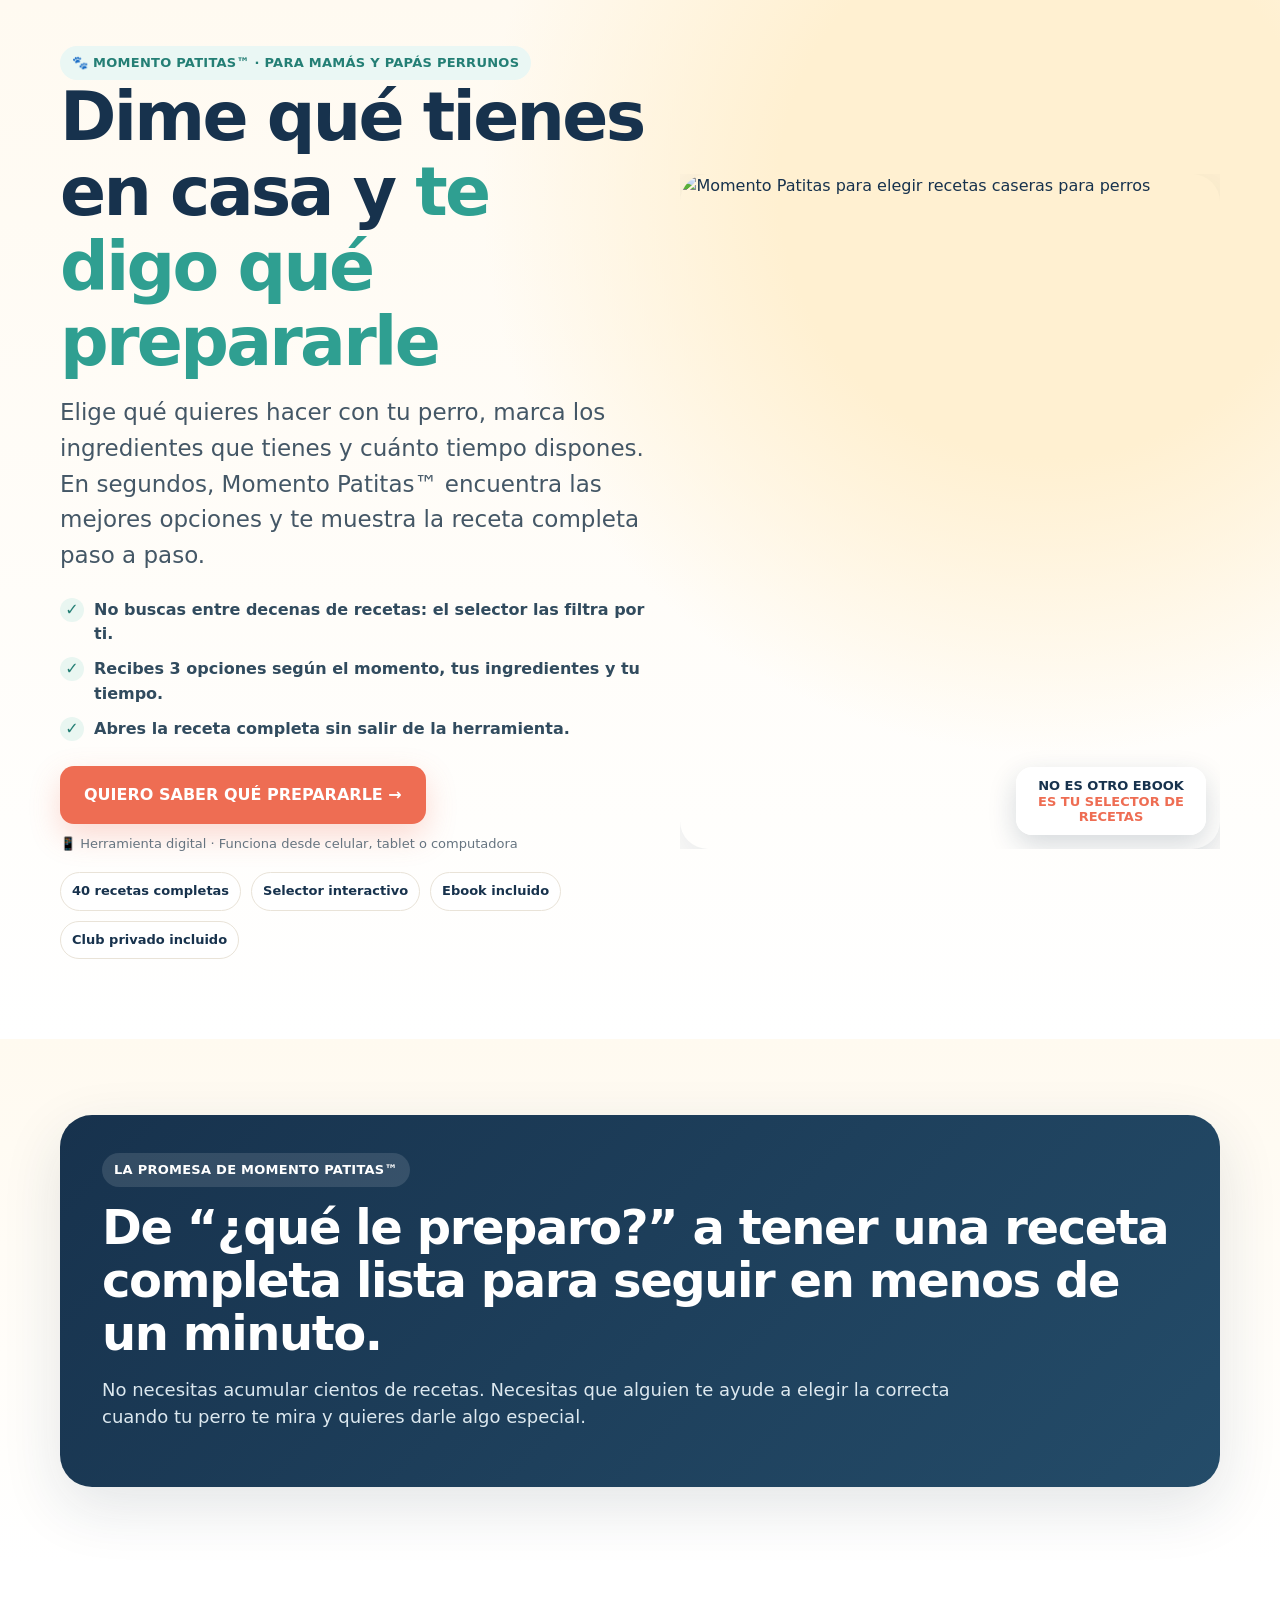
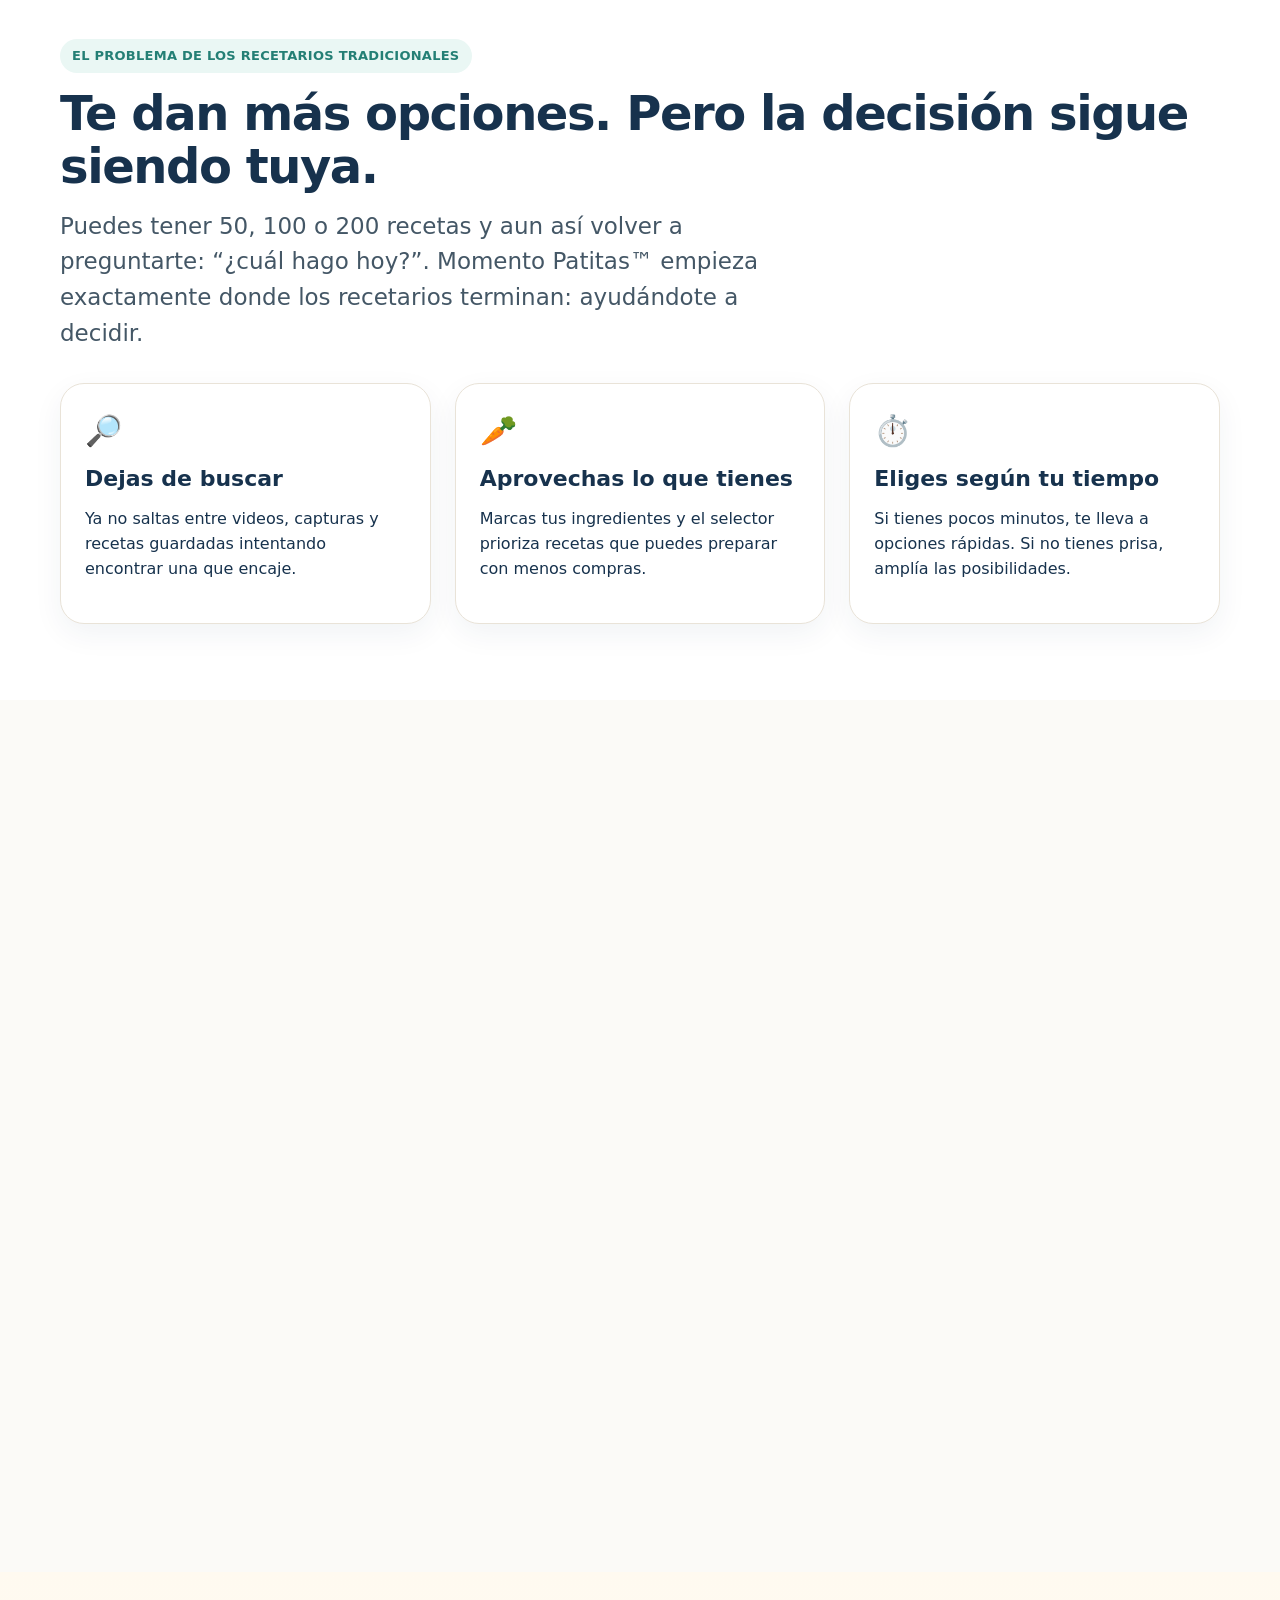
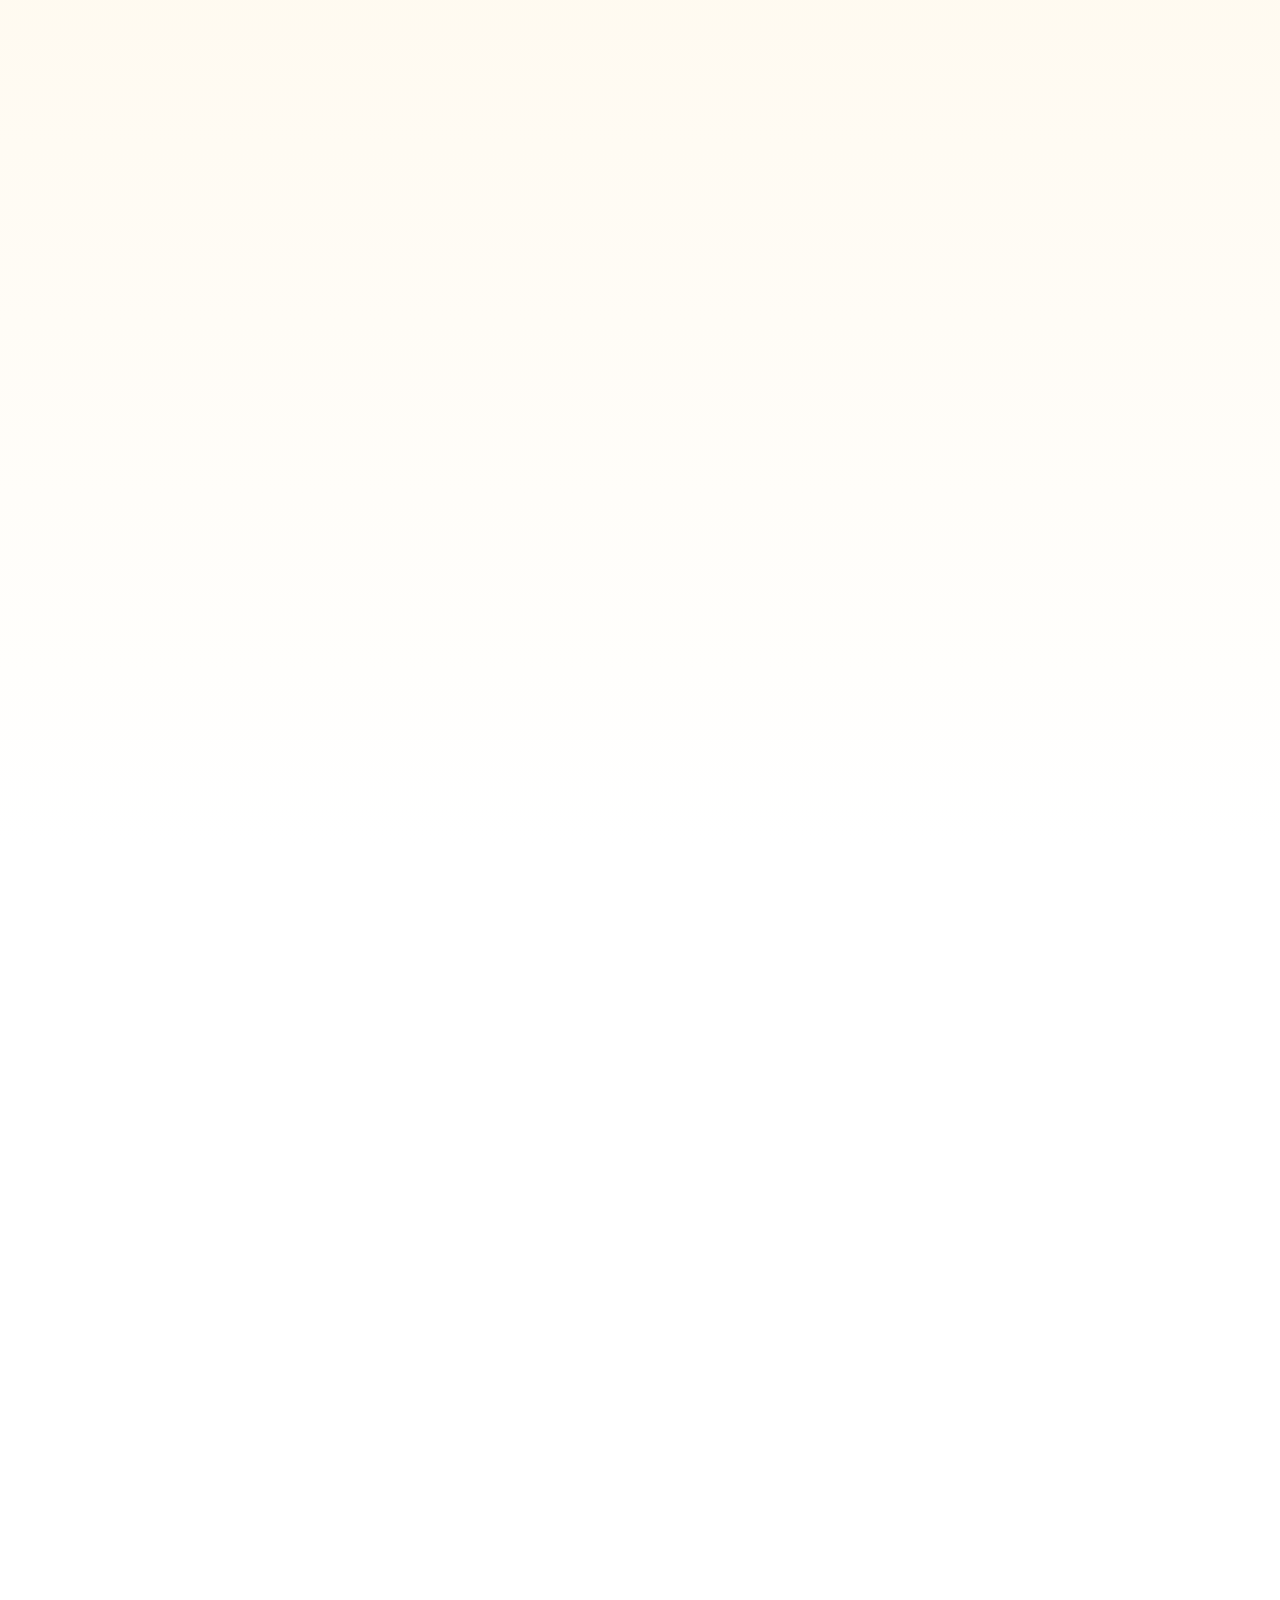
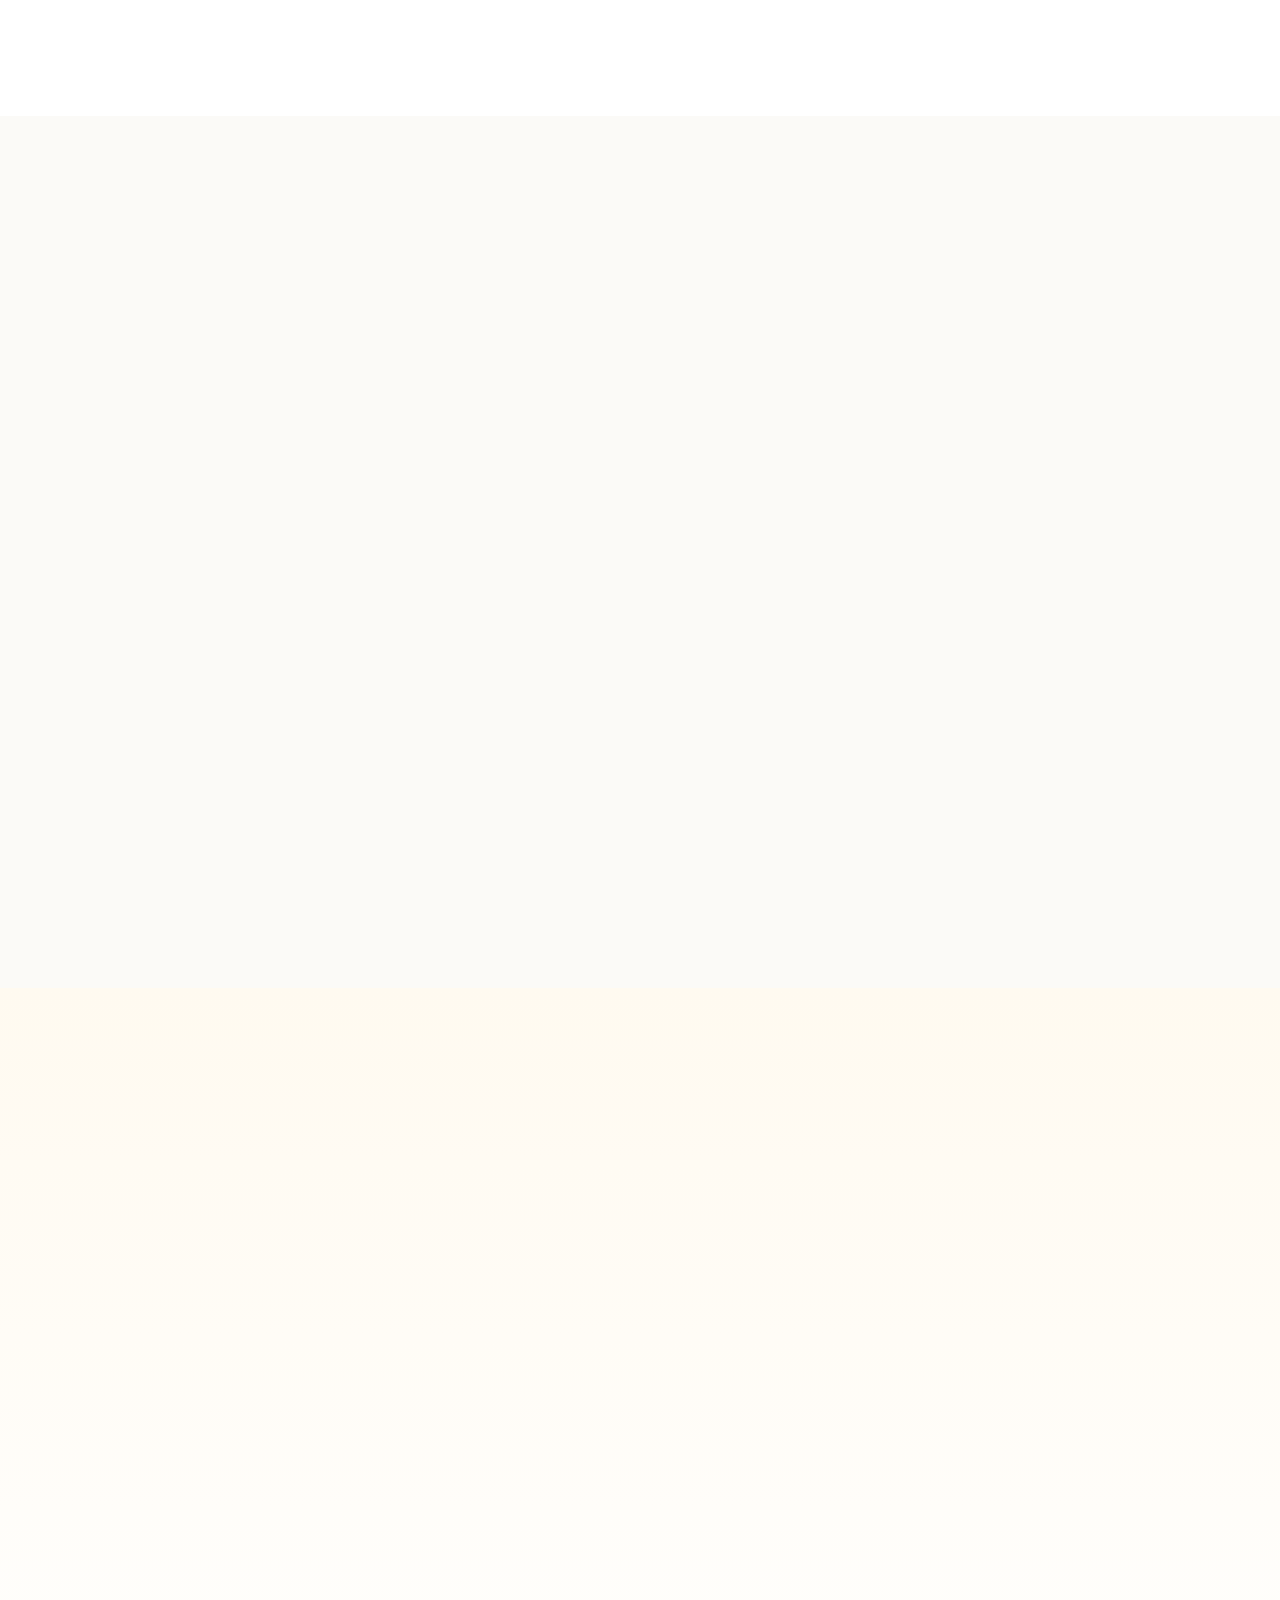
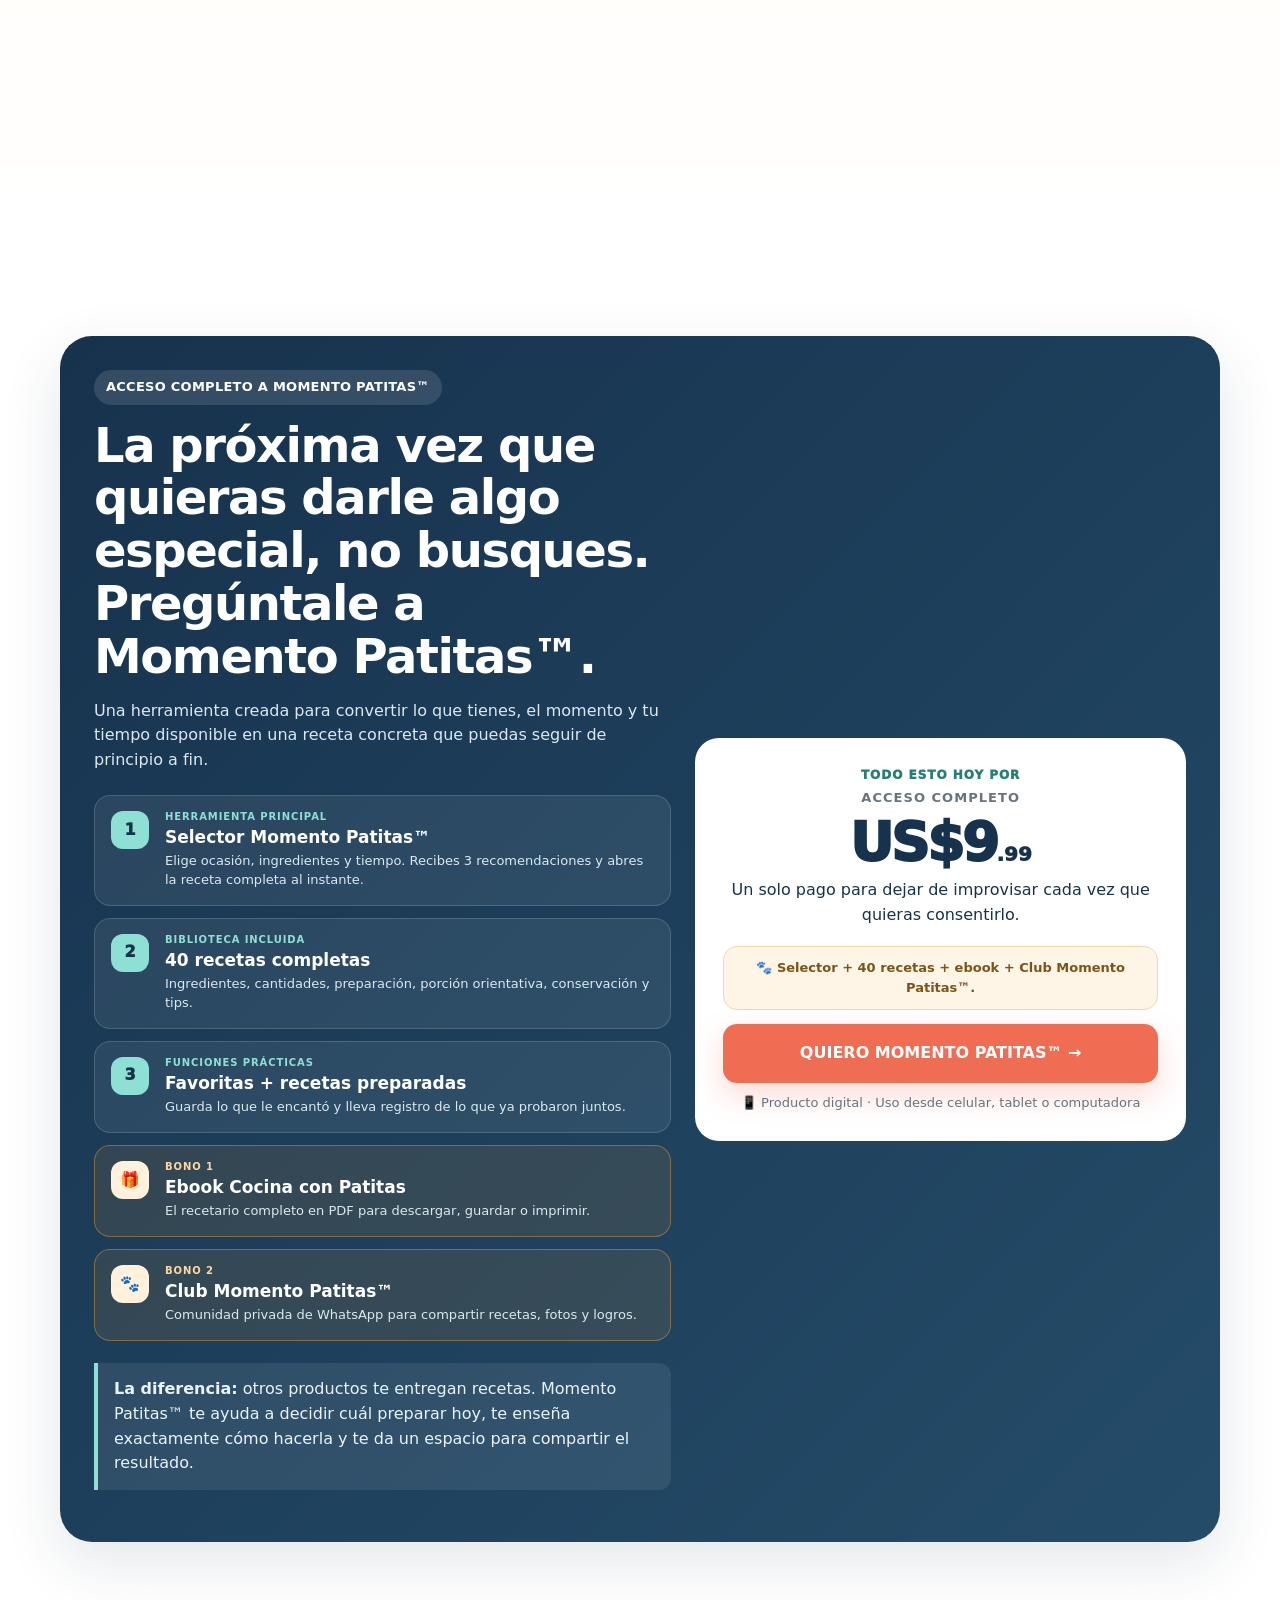
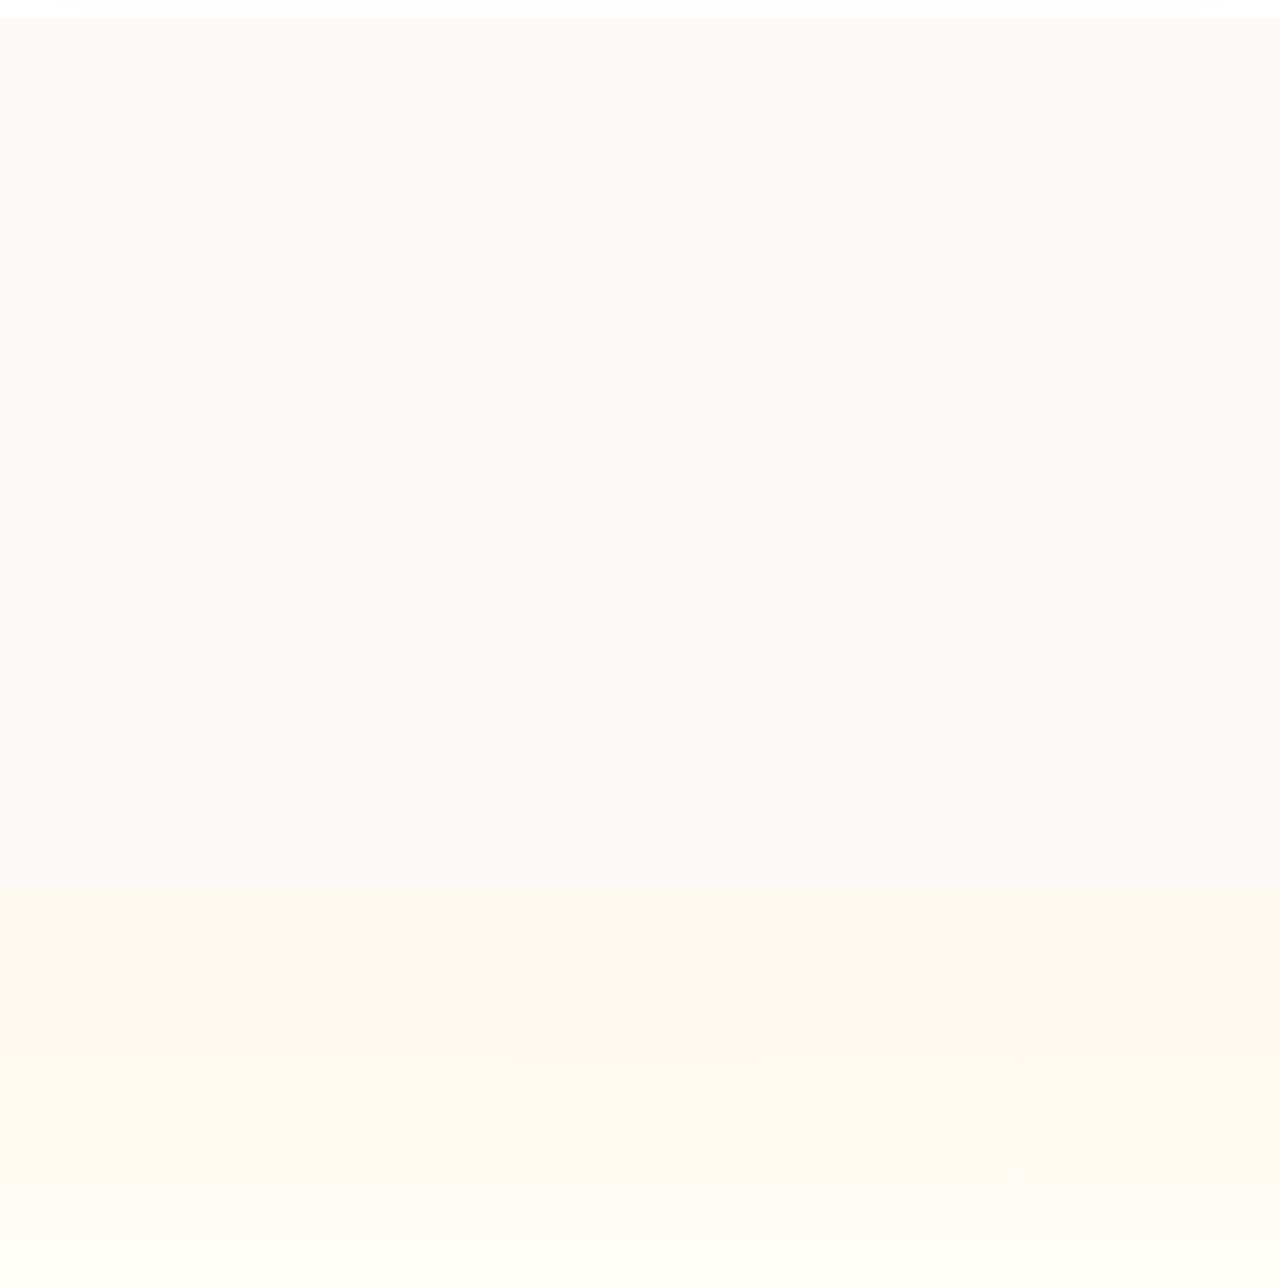
==== commit 4fca892a: "Add Meta Pixel PageView and ViewContent tracking" ====
--- a/index.html
+++ b/index.html
@@ -7,6 +7,33 @@
 <meta name="description" content="Momento Patitas™ convierte el momento, los ingredientes que tienes y tu tiempo disponible en una receta completa para tu perro. Incluye 40 recetas, ebook descargable y acceso al Club Momento Patitas™." />
 <link rel="preload" as="image" href="https://cdn.shopify.com/s/files/1/0697/0605/5728/files/cocina-patitas-hero-900.webp?v=1792911602" imagesrcset="https://cdn.shopify.com/s/files/1/0697/0605/5728/files/cocina-patitas-hero-480.webp?v=1792911538 480w, https://cdn.shopify.com/s/files/1/0697/0605/5728/files/cocina-patitas-hero-900.webp?v=1792911602 900w" imagesizes="(max-width: 900px) 100vw, 48vw" fetchpriority="high" />
 <link rel="stylesheet" href="styles.css">
+
+<!-- Meta Pixel -->
+<script>
+!function(f,b,e,v,n,t,s)
+{if(f.fbq)return;n=f.fbq=function(){n.callMethod?
+n.callMethod.apply(n,arguments):n.queue.push(arguments)};
+if(!f._fbq)f._fbq=n;n.push=n;n.loaded=!0;n.version='2.0';
+n.queue=[];t=b.createElement(e);t.async=!0;
+t.src=v;s=b.getElementsByTagName(e)[0];
+s.parentNode.insertBefore(t,s)}
+(window, document,'script',
+'https://connect.facebook.net/en_US/fbevents.js');
+
+fbq('init', '3945503179000292');
+fbq('track', 'PageView');
+fbq('track', 'ViewContent', {
+  content_name: 'Momento Patitas™',
+  content_type: 'product',
+  value: 9.99,
+  currency: 'USD'
+});
+</script>
+<noscript>
+<img height="1" width="1" style="display:none"
+src="https://www.facebook.com/tr?id=3945503179000292&ev=PageView&noscript=1"/>
+</noscript>
+<!-- End Meta Pixel -->
 </head>
 <body>
 
@@ -21,7 +48,7 @@
         <li>Recibes 3 opciones según el momento, tus ingredientes y tu tiempo.</li>
         <li>Abres la receta completa sin salir de la herramienta.</li>
       </ul>
-      <a class="btn" href="#oferta">QUIERO SABER QUÉ PREPARARLE →</a>
+      <a class="btn" href="#oferta" onclick="document.getElementById('oferta').scrollIntoView({behavior:'smooth',block:'start'}); return false;">QUIERO SABER QUÉ PREPARARLE →</a>
       <div class="micro">📱 Herramienta digital · Funciona desde celular, tablet o computadora</div>
       <div class="mini-proof"><span>40 recetas completas</span><span>Selector interactivo</span><span>Ebook incluido</span><span>Club privado incluido</span></div>
     </div>
@@ -159,7 +186,7 @@
       <div class="price">US$9<small>.99</small></div>
       <p>Un solo pago para dejar de improvisar cada vez que quieras consentirlo.</p>
       <div class="scarcity-note">🐾 Selector + 40 recetas + ebook + Club Momento Patitas™.</div>
-      <a class="btn" style="width:100%" href="#checkout-hotmart">QUIERO MOMENTO PATITAS™ →</a>
+      <a class="btn" style="width:100%" href="https://pay.hotmart.com/O108188542S?checkoutMode=10">QUIERO MOMENTO PATITAS™ →</a>
       <div class="micro">📱 Producto digital · Uso desde celular, tablet o computadora</div>
     </div>
   </div>
@@ -189,12 +216,12 @@
     <h2 style="margin-top:14px">Tú pones el momento. Momento Patitas™ encuentra la receta.</h2>
     <p class="lead" style="margin-left:auto;margin-right:auto">Menos tiempo buscando. Menos dudas eligiendo. Más momentos ricos con tu perro y una comunidad donde compartirlos.</p>
     <div class="visual"><img src="https://cdn.shopify.com/s/files/1/0697/0605/5728/files/cocina-patitas-hero-900.webp?v=1792911602" loading="lazy" decoding="async" alt="Momento Patitas recetas para perros"></div>
-    <a class="btn" href="#oferta">QUIERO SABER SIEMPRE QUÉ PREPARARLE →</a>
+    <a class="btn" href="https://pay.hotmart.com/O108188542S?checkoutMode=10">QUIERO MOMENTO PATITAS™ AHORA →</a>
     <p class="disclaimer">Material educativo. No sustituye consejo veterinario. Las necesidades y tolerancias varían según edad, tamaño, salud, actividad y dieta habitual de cada perro.</p>
   </div>
 </section>
 
-<div class="mobile-sticky"><div><b>Momento Patitas™</b><small>Selector + 40 recetas + ebook + club</small></div><a class="btn" href="#oferta">LO QUIERO</a></div>
+<div class="mobile-sticky"><div><b>Momento Patitas™</b><small>Selector + 40 recetas + ebook + club</small></div><a class="btn" href="https://pay.hotmart.com/O108188542S?checkoutMode=10">COMPRAR AHORA</a></div>
 <div class="spacer-mobile"></div>
 <script src="script.js"></script>
 </body>
--- a/styles.css
+++ b/styles.css
@@ -4,6 +4,6 @@
   --shadow:0 20px 60px rgba(24,50,77,.12);--radius:24px;--max:1160px;
 }
 *{box-sizing:border-box} html{scroll-behavior:smooth;max-width:100%;overflow-x:hidden} body{margin:0;font-family:Inter,system-ui,-apple-system,Segoe UI,Roboto,Arial,sans-serif;color:var(--ink);background:#fff;line-height:1.55;max-width:100%;overflow-x:hidden}
-img{max-width:100%;height:auto;display:block} picture,figure{max-width:100%;margin:0}.grid>*{min-width:0}.wrap{width:min(var(--max),calc(100% - 32px));max-width:100%;margin:auto}.eyebrow{display:inline-flex;align-items:center;gap:8px;padding:7px 12px;border-radius:999px;background:#eaf7f4;color:var(--teal-dark);font-weight:800;font-size:13px;letter-spacing:.02em}.section{padding:76px 0;content-visibility:auto;contain-intrinsic-size:1px 720px}.section.alt{background:#fbfaf7}.section.soft{background:linear-gradient(180deg,#fffaf0,#fff)} h1,h2,h3{line-height:1.1;margin:0 0 16px}h1{font-size:clamp(38px,6vw,68px);letter-spacing:-.04em}h2{font-size:clamp(31px,4vw,48px);letter-spacing:-.03em}h3{font-size:22px}p{margin:0 0 18px}.lead{font-size:clamp(18px,2.2vw,23px);color:#445766;max-width:720px}.btn{display:inline-flex;align-items:center;justify-content:center;gap:10px;background:var(--coral);color:#fff;border-radius:14px;padding:17px 24px;font-weight:900;box-shadow:0 12px 30px rgba(238,109,83,.25);transition:.2s transform,.2s box-shadow;border:0}.btn:hover{transform:translateY(-2px);box-shadow:0 16px 35px rgba(238,109,83,.3)}.btn.secondary{background:var(--teal)}.micro{font-size:13px;color:var(--muted);margin-top:10px}.grid{display:grid;gap:24px}.hero{padding:46px 0 62px;background:radial-gradient(circle at 82% 18%,#fff0d1 0 20%,transparent 42%),linear-gradient(180deg,#fffaf1,#fff)}.hero-grid{grid-template-columns:1.05fr .95fr;align-items:center}.hero-copy ul{list-style:none;padding:0;margin:24px 0}.hero-copy li{display:flex;gap:10px;margin:10px 0;font-weight:700;color:#314b5e}.hero-copy li:before{content:'✓';width:24px;height:24px;border-radius:50%;display:inline-grid;place-items:center;background:#e9f6f1;color:var(--teal-dark);flex:none}.hero-art{position:relative;max-width:100%;overflow:hidden}.hero-art img{width:100%;max-width:100%;border-radius:28px;box-shadow:var(--shadow)}.badge{position:absolute;right:14px;bottom:14px;top:auto;background:rgba(255,255,255,.94);backdrop-filter:blur(8px);border:1px solid rgba(255,255,255,.75);box-shadow:0 10px 28px rgba(24,50,77,.18);border-radius:16px;padding:10px 13px;font-weight:900;font-size:13px;line-height:1.18;max-width:190px;text-align:center}.trust-row{display:grid;grid-template-columns:repeat(3,1fr);gap:12px;margin-top:24px}.trust-chip{border:1px solid var(--line);border-radius:14px;padding:12px;background:#fff;text-align:center;font-size:13px;font-weight:800;color:#49606f}.pain-grid{grid-template-columns:repeat(3,1fr);margin-top:32px}.card{background:#fff;border:1px solid var(--line);border-radius:var(--radius);padding:24px;box-shadow:0 10px 30px rgba(24,50,77,.06);min-width:0;max-width:100%}.card .icon{font-size:30px;margin-bottom:12px}.mechanism{grid-template-columns:repeat(4,1fr);counter-reset:step;margin-top:34px}.step{position:relative;padding-top:50px}.step:before{counter-increment:step;content:counter(step);position:absolute;top:0;left:0;width:36px;height:36px;border-radius:50%;display:grid;place-items:center;background:var(--teal);color:#fff;font-weight:900}.preview-grid{grid-template-columns:1fr 1fr;align-items:center}.stack{display:grid;gap:14px}.stack .item{display:flex;gap:12px;align-items:flex-start;background:#fff;border:1px solid var(--line);border-radius:16px;padding:15px}.stack .num{min-width:34px;height:34px;border-radius:10px;background:#fff1dc;display:grid;place-items:center;font-weight:900;color:#a9680c}.preview-image{max-width:100%;overflow:hidden;border-radius:24px;box-shadow:var(--shadow);background:#fff;padding:8px}.preview-image img{width:100%;max-width:100%;height:auto;object-fit:contain}.cats{grid-template-columns:repeat(4,1fr);margin-top:28px}.cat{overflow:hidden;padding:0}.cat img{width:100%;max-width:100%;aspect-ratio:1/1;object-fit:cover}.cat .body{padding:18px}.cat small{display:block;color:var(--teal-dark);font-weight:900;margin-bottom:6px}.safety-grid{grid-template-columns:1.05fr .95fr;align-items:center}.safety-grid img{width:100%;max-width:100%;border-radius:24px;box-shadow:var(--shadow)}.checks{display:grid;gap:13px;margin-top:20px}.check{display:flex;gap:12px}.check b{display:block}.check span{display:block;color:#536675}.dot{width:24px;height:24px;flex:none;border-radius:50%;display:grid;place-items:center;background:#eaf7f4;color:var(--teal-dark);font-weight:900}.offer{background:linear-gradient(135deg,#17324d,#244c69);color:#fff;border-radius:32px;padding:34px;box-shadow:var(--shadow)}.offer-grid{grid-template-columns:1fr .85fr;align-items:center}.offer h2,.offer h3{color:#fff}.offer .muted{color:#dce8ef}.promise-offer{padding:38px 42px}.value-list{display:grid;gap:11px;margin:22px 0}.value-item{display:flex;gap:10px;align-items:flex-start}.value-item:before{content:'✓';color:#8de0d3;font-weight:900}.price-box{background:#fff;color:var(--ink);border-radius:24px;padding:28px;text-align:center}.price-label{font-size:13px;color:var(--muted);font-weight:800;text-transform:uppercase;letter-spacing:.08em}.price{font-size:54px;line-height:1;font-weight:950;letter-spacing:-.05em;margin:8px 0}.price small{font-size:20px;letter-spacing:0}.who{grid-template-columns:1fr 1fr}.who .yes{border-top:5px solid var(--teal)}.who .no{border-top:5px solid #d7d7d7}.faq{max-width:860px;margin:28px auto 0}.faq details{border-bottom:1px solid var(--line);padding:18px 0}.faq summary{cursor:pointer;font-weight:900;font-size:18px}.faq p{margin-top:12px;color:#536675}.final{text-align:center;background:linear-gradient(180deg,#fff9ee,#fff)}.final .visual{max-width:560px;margin:30px auto;overflow:hidden}.final .visual img{width:100%;max-width:100%;border-radius:24px;box-shadow:var(--shadow)}.disclaimer{font-size:12px;color:#74818a;max-width:800px;margin:20px auto 0}.mobile-sticky{display:none}.scarcity-note{background:#fff5e6;border:1px solid #f5d7aa;border-radius:14px;padding:11px 14px;font-size:13px;color:#7a5518;font-weight:750;margin:14px 0}.mini-proof{display:flex;gap:10px;flex-wrap:wrap;margin:18px 0}.mini-proof span{background:#fff;border:1px solid var(--line);padding:8px 11px;border-radius:999px;font-size:13px;font-weight:800}.note{background:#f4fbf9;border-left:4px solid var(--teal);padding:14px 16px;border-radius:0 12px 12px 0;color:#3e5969}.image-pair{display:grid;grid-template-columns:repeat(2,1fr);gap:18px;margin-top:26px}.image-card{max-width:100%;min-width:0;background:#fff;border:1px solid var(--line);border-radius:22px;overflow:hidden;box-shadow:0 10px 30px rgba(24,50,77,.06)}.image-card img{width:100%;max-width:100%;aspect-ratio:4/5;object-fit:cover}.image-card .cap{padding:14px 16px;font-size:14px;color:#526575;font-weight:700}.offer-visual{max-width:100%;overflow:hidden;border-radius:22px;background:rgba(255,255,255,.08);border:1px solid rgba(255,255,255,.12);margin-top:22px}.offer-visual img{width:100%;max-width:100%;height:auto;display:block}.offer-visual .cap{padding:12px 14px;color:#dce8ef;font-size:14px}.selector-showcase{gap:42px}.selector-mock{background:#17324d;color:#fff;border-radius:28px;padding:22px;box-shadow:var(--shadow);overflow:hidden}.mock-top{padding:8px 5px 18px;border-bottom:1px solid rgba(255,255,255,.14)}.mock-top span{display:block;font-size:12px;letter-spacing:.07em;font-weight:900;color:#8de0d3}.mock-top b{display:block;font-size:27px;line-height:1.08;margin-top:7px}.mock-step{background:#fff;color:var(--ink);border-radius:16px;padding:14px 15px;margin-top:12px}.mock-step small,.mock-result small{display:block;font-weight:900;letter-spacing:.07em;font-size:11px;color:var(--teal-dark);margin-bottom:7px}.mock-step strong{font-size:17px}.mock-chips{display:flex;gap:7px;flex-wrap:wrap}.mock-chips span{background:#eaf7f4;color:var(--teal-dark);border-radius:999px;padding:6px 9px;font-size:12px;font-weight:850}.mock-result{margin-top:14px;background:#fff4e7;color:var(--ink);border-radius:18px;padding:18px}.mock-result h3{font-size:25px;margin-bottom:9px}.mock-result p{margin:0;font-size:14px;color:#526575}.bonus-grid{gap:42px}
+img{max-width:100%;height:auto;display:block} picture,figure{max-width:100%;margin:0}.grid>*{min-width:0}.wrap{width:min(var(--max),calc(100% - 32px));max-width:100%;margin:auto}.eyebrow{display:inline-flex;align-items:center;gap:8px;padding:7px 12px;border-radius:999px;background:#eaf7f4;color:var(--teal-dark);font-weight:800;font-size:13px;letter-spacing:.02em}.section{padding:76px 0;content-visibility:auto;contain-intrinsic-size:1px 720px}.section.alt{background:#fbfaf7}.section.soft{background:linear-gradient(180deg,#fffaf0,#fff)} h1,h2,h3{line-height:1.1;margin:0 0 16px}h1{font-size:clamp(38px,6vw,68px);letter-spacing:-.04em}h2{font-size:clamp(31px,4vw,48px);letter-spacing:-.03em}h3{font-size:22px}p{margin:0 0 18px}.lead{font-size:clamp(18px,2.2vw,23px);color:#445766;max-width:720px}.btn{display:inline-flex;align-items:center;justify-content:center;gap:10px;background:var(--coral);color:#fff;border-radius:14px;padding:17px 24px;font-weight:900;box-shadow:0 12px 30px rgba(238,109,83,.25);transition:.2s transform,.2s box-shadow;border:0;text-decoration:none}.btn:visited,.btn:hover,.btn:active,.btn:focus{text-decoration:none;color:#fff}.btn:hover{transform:translateY(-2px);box-shadow:0 16px 35px rgba(238,109,83,.3)}.btn.secondary{background:var(--teal)}.micro{font-size:13px;color:var(--muted);margin-top:10px}.grid{display:grid;gap:24px}.hero{padding:46px 0 62px;background:radial-gradient(circle at 82% 18%,#fff0d1 0 20%,transparent 42%),linear-gradient(180deg,#fffaf1,#fff)}.hero-grid{grid-template-columns:1.05fr .95fr;align-items:center}.hero-copy ul{list-style:none;padding:0;margin:24px 0}.hero-copy li{display:flex;gap:10px;margin:10px 0;font-weight:700;color:#314b5e}.hero-copy li:before{content:'✓';width:24px;height:24px;border-radius:50%;display:inline-grid;place-items:center;background:#e9f6f1;color:var(--teal-dark);flex:none}.hero-art{position:relative;max-width:100%;overflow:hidden}.hero-art img{width:100%;max-width:100%;border-radius:28px;box-shadow:var(--shadow)}.badge{position:absolute;right:14px;bottom:14px;top:auto;background:rgba(255,255,255,.94);backdrop-filter:blur(8px);border:1px solid rgba(255,255,255,.75);box-shadow:0 10px 28px rgba(24,50,77,.18);border-radius:16px;padding:10px 13px;font-weight:900;font-size:13px;line-height:1.18;max-width:190px;text-align:center}.trust-row{display:grid;grid-template-columns:repeat(3,1fr);gap:12px;margin-top:24px}.trust-chip{border:1px solid var(--line);border-radius:14px;padding:12px;background:#fff;text-align:center;font-size:13px;font-weight:800;color:#49606f}.pain-grid{grid-template-columns:repeat(3,1fr);margin-top:32px}.card{background:#fff;border:1px solid var(--line);border-radius:var(--radius);padding:24px;box-shadow:0 10px 30px rgba(24,50,77,.06);min-width:0;max-width:100%}.card .icon{font-size:30px;margin-bottom:12px}.mechanism{grid-template-columns:repeat(4,1fr);counter-reset:step;margin-top:34px}.step{position:relative;padding-top:50px}.step:before{counter-increment:step;content:counter(step);position:absolute;top:0;left:0;width:36px;height:36px;border-radius:50%;display:grid;place-items:center;background:var(--teal);color:#fff;font-weight:900}.preview-grid{grid-template-columns:1fr 1fr;align-items:center}.stack{display:grid;gap:14px}.stack .item{display:flex;gap:12px;align-items:flex-start;background:#fff;border:1px solid var(--line);border-radius:16px;padding:15px}.stack .num{min-width:34px;height:34px;border-radius:10px;background:#fff1dc;display:grid;place-items:center;font-weight:900;color:#a9680c}.preview-image{max-width:100%;overflow:hidden;border-radius:24px;box-shadow:var(--shadow);background:#fff;padding:8px}.preview-image img{width:100%;max-width:100%;height:auto;object-fit:contain}.cats{grid-template-columns:repeat(4,1fr);margin-top:28px}.cat{overflow:hidden;padding:0}.cat img{width:100%;max-width:100%;aspect-ratio:1/1;object-fit:cover}.cat .body{padding:18px}.cat small{display:block;color:var(--teal-dark);font-weight:900;margin-bottom:6px}.safety-grid{grid-template-columns:1.05fr .95fr;align-items:center}.safety-grid img{width:100%;max-width:100%;border-radius:24px;box-shadow:var(--shadow)}.checks{display:grid;gap:13px;margin-top:20px}.check{display:flex;gap:12px}.check b{display:block}.check span{display:block;color:#536675}.dot{width:24px;height:24px;flex:none;border-radius:50%;display:grid;place-items:center;background:#eaf7f4;color:var(--teal-dark);font-weight:900}.offer{background:linear-gradient(135deg,#17324d,#244c69);color:#fff;border-radius:32px;padding:34px;box-shadow:var(--shadow)}.offer-grid{grid-template-columns:1fr .85fr;align-items:center}.offer h2,.offer h3{color:#fff}.offer .muted{color:#dce8ef}.promise-offer{padding:38px 42px}.value-list{display:grid;gap:11px;margin:22px 0}.value-item{display:flex;gap:10px;align-items:flex-start}.value-item:before{content:'✓';color:#8de0d3;font-weight:900}.price-box{background:#fff;color:var(--ink);border-radius:24px;padding:28px;text-align:center}.price-label{font-size:13px;color:var(--muted);font-weight:800;text-transform:uppercase;letter-spacing:.08em}.price{font-size:54px;line-height:1;font-weight:950;letter-spacing:-.05em;margin:8px 0}.price small{font-size:20px;letter-spacing:0}.who{grid-template-columns:1fr 1fr}.who .yes{border-top:5px solid var(--teal)}.who .no{border-top:5px solid #d7d7d7}.faq{max-width:860px;margin:28px auto 0}.faq details{border-bottom:1px solid var(--line);padding:18px 0}.faq summary{cursor:pointer;font-weight:900;font-size:18px}.faq p{margin-top:12px;color:#536675}.final{text-align:center;background:linear-gradient(180deg,#fff9ee,#fff)}.final .visual{max-width:560px;margin:30px auto;overflow:hidden}.final .visual img{width:100%;max-width:100%;border-radius:24px;box-shadow:var(--shadow)}.disclaimer{font-size:12px;color:#74818a;max-width:800px;margin:20px auto 0}.mobile-sticky{display:none}.scarcity-note{background:#fff5e6;border:1px solid #f5d7aa;border-radius:14px;padding:11px 14px;font-size:13px;color:#7a5518;font-weight:750;margin:14px 0}.mini-proof{display:flex;gap:10px;flex-wrap:wrap;margin:18px 0}.mini-proof span{background:#fff;border:1px solid var(--line);padding:8px 11px;border-radius:999px;font-size:13px;font-weight:800}.note{background:#f4fbf9;border-left:4px solid var(--teal);padding:14px 16px;border-radius:0 12px 12px 0;color:#3e5969}.image-pair{display:grid;grid-template-columns:repeat(2,1fr);gap:18px;margin-top:26px}.image-card{max-width:100%;min-width:0;background:#fff;border:1px solid var(--line);border-radius:22px;overflow:hidden;box-shadow:0 10px 30px rgba(24,50,77,.06)}.image-card img{width:100%;max-width:100%;aspect-ratio:4/5;object-fit:cover}.image-card .cap{padding:14px 16px;font-size:14px;color:#526575;font-weight:700}.offer-visual{max-width:100%;overflow:hidden;border-radius:22px;background:rgba(255,255,255,.08);border:1px solid rgba(255,255,255,.12);margin-top:22px}.offer-visual img{width:100%;max-width:100%;height:auto;display:block}.offer-visual .cap{padding:12px 14px;color:#dce8ef;font-size:14px}.selector-showcase{gap:42px}.selector-mock{background:#17324d;color:#fff;border-radius:28px;padding:22px;box-shadow:var(--shadow);overflow:hidden}.mock-top{padding:8px 5px 18px;border-bottom:1px solid rgba(255,255,255,.14)}.mock-top span{display:block;font-size:12px;letter-spacing:.07em;font-weight:900;color:#8de0d3}.mock-top b{display:block;font-size:27px;line-height:1.08;margin-top:7px}.mock-step{background:#fff;color:var(--ink);border-radius:16px;padding:14px 15px;margin-top:12px}.mock-step small,.mock-result small{display:block;font-weight:900;letter-spacing:.07em;font-size:11px;color:var(--teal-dark);margin-bottom:7px}.mock-step strong{font-size:17px}.mock-chips{display:flex;gap:7px;flex-wrap:wrap}.mock-chips span{background:#eaf7f4;color:var(--teal-dark);border-radius:999px;padding:6px 9px;font-size:12px;font-weight:850}.mock-result{margin-top:14px;background:#fff4e7;color:var(--ink);border-radius:18px;padding:18px}.mock-result h3{font-size:25px;margin-bottom:9px}.mock-result p{margin:0;font-size:14px;color:#526575}.bonus-grid{gap:42px}
 @media(max-width:900px){.hero-grid,.preview-grid,.safety-grid,.offer-grid,.who{grid-template-columns:minmax(0,1fr)}.hero-art{order:-1}.hero-art img{width:100%;max-width:100%;height:auto;object-fit:contain}.pain-grid{grid-template-columns:minmax(0,1fr)}.mechanism{grid-template-columns:repeat(2,minmax(0,1fr))}.cats{grid-template-columns:repeat(2,minmax(0,1fr))}.trust-row{grid-template-columns:repeat(3,minmax(0,1fr))}.section{padding:58px 0}.mobile-sticky{display:flex;position:fixed;left:12px;right:12px;bottom:10px;z-index:50;background:#17324d;color:#fff;border-radius:16px;padding:10px;align-items:center;justify-content:space-between;box-shadow:0 10px 30px rgba(0,0,0,.25);opacity:0;pointer-events:none;transform:translateY(22px);transition:opacity .25s ease, transform .25s ease;max-width:calc(100vw - 24px)}.mobile-sticky.show{opacity:1;pointer-events:auto;transform:translateY(0)}.mobile-sticky .btn{padding:12px 15px;border-radius:12px}.mobile-sticky small{display:block;color:#dbe5eb}.spacer-mobile{height:86px}.image-pair{grid-template-columns:repeat(2,minmax(0,1fr))}.preview-image img{max-height:520px;object-fit:contain;margin:auto}.offer-visual img{max-height:520px;object-fit:contain;margin:auto}.cats + .card{grid-template-columns:minmax(0,1fr)!important}.cats + .card img{width:100%;max-width:100%;aspect-ratio:4/3;max-height:360px;object-fit:cover}.selector-showcase,.bonus-grid{gap:26px}}
 @media(max-width:560px){.wrap{width:100%;max-width:100%;padding-left:11px;padding-right:11px}.cats,.mechanism,.image-pair,.trust-row{grid-template-columns:minmax(0,1fr)}.hero{padding-top:18px}.hero-art,.preview-image,.image-card,.offer-visual,.final .visual,.card{width:100%;max-width:100%}.hero-art .badge{right:10px;bottom:10px;top:auto;font-size:12px;padding:9px 11px;max-width:175px}.hero-art img{width:100%;max-width:100%;aspect-ratio:4/3;height:auto;object-fit:cover;object-position:center top}.offer{padding:24px;max-width:100%;overflow:hidden}.promise-offer{padding:26px 22px}.price{font-size:46px}.section{padding:44px 0}.image-card img{width:100%;max-width:100%;aspect-ratio:4/3;height:auto;object-fit:cover}.preview-image img{width:100%;max-width:100%;max-height:420px;height:auto;object-fit:contain}.offer-visual img{width:100%;max-width:100%;max-height:400px;height:auto;object-fit:contain}.final .visual{max-width:100%;margin:22px auto}.final .visual img{width:100%;max-width:100%;aspect-ratio:4/3;height:auto;object-fit:cover;object-position:center}.cats + .card img{width:100%;max-width:100%;aspect-ratio:4/3;max-height:none}.btn{max-width:100%}.selector-mock{padding:16px;border-radius:22px}.mock-top b{font-size:23px}.mock-result h3{font-size:22px} }
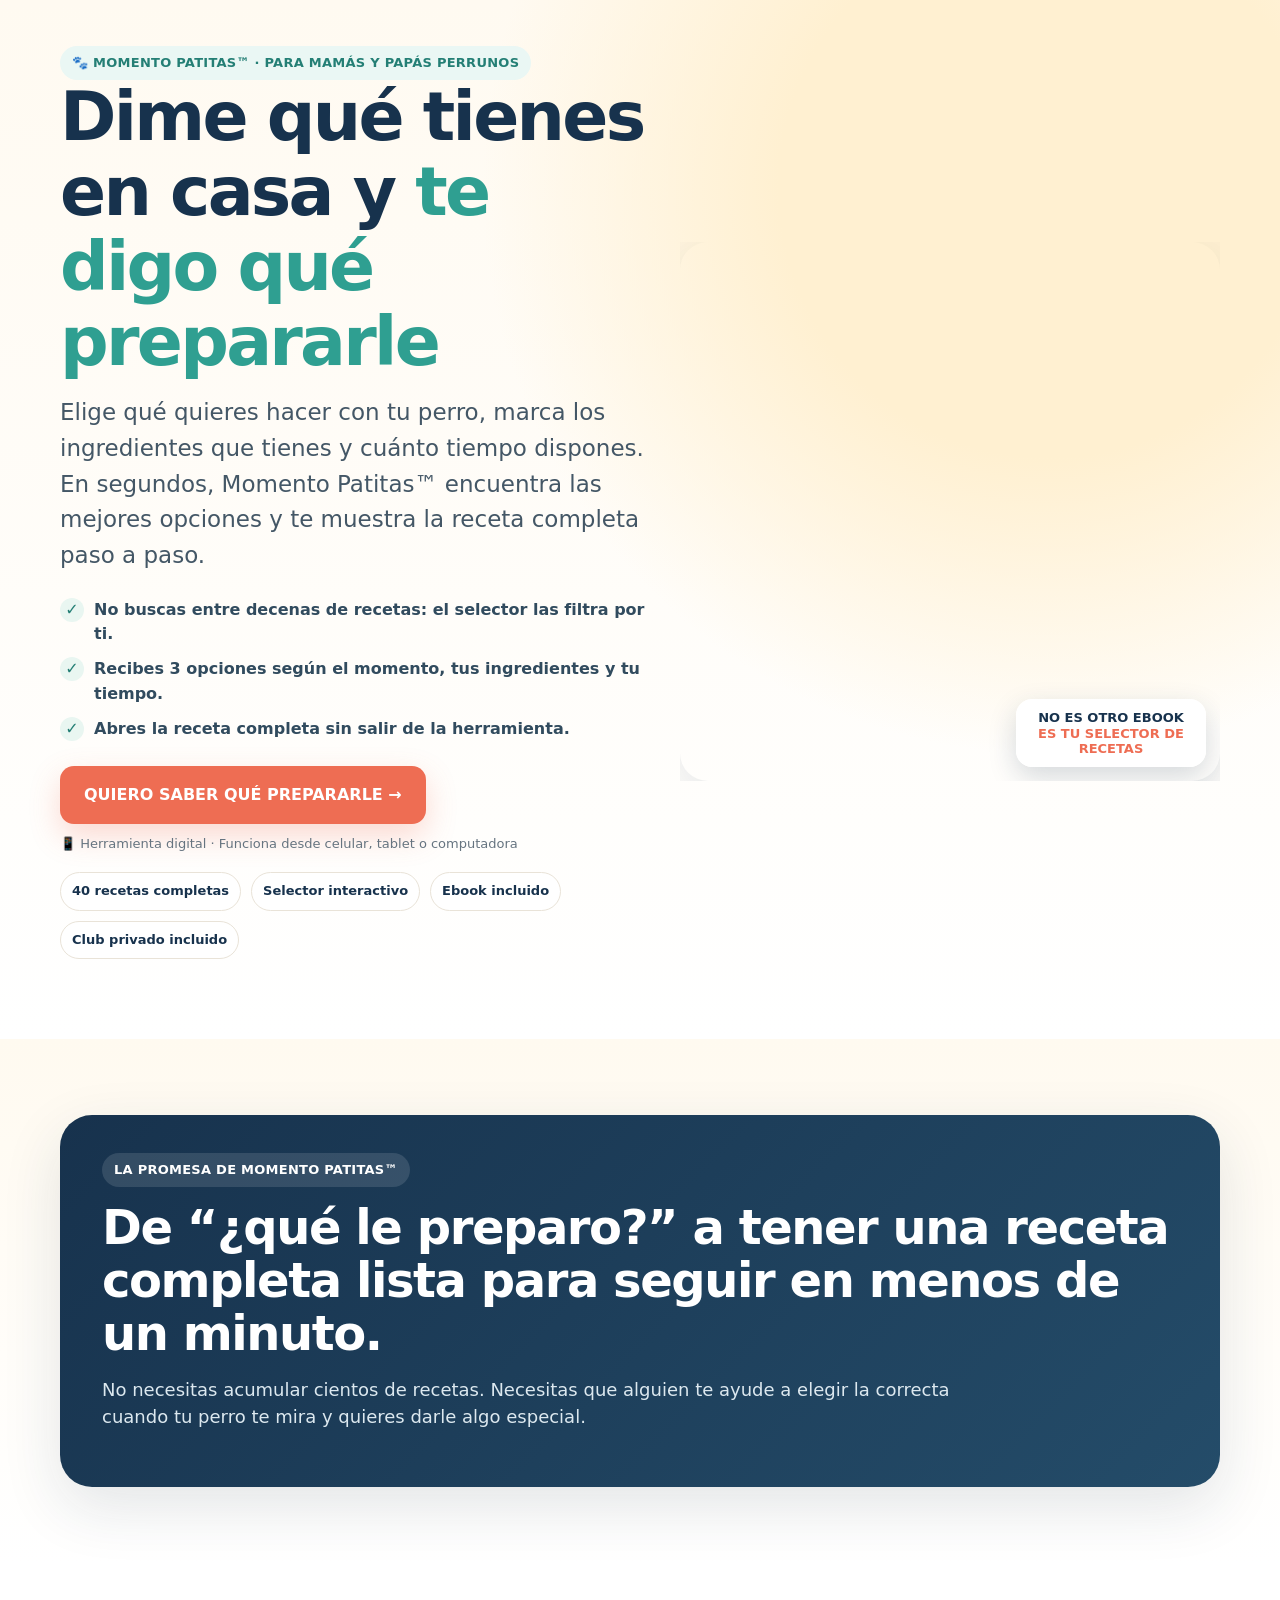
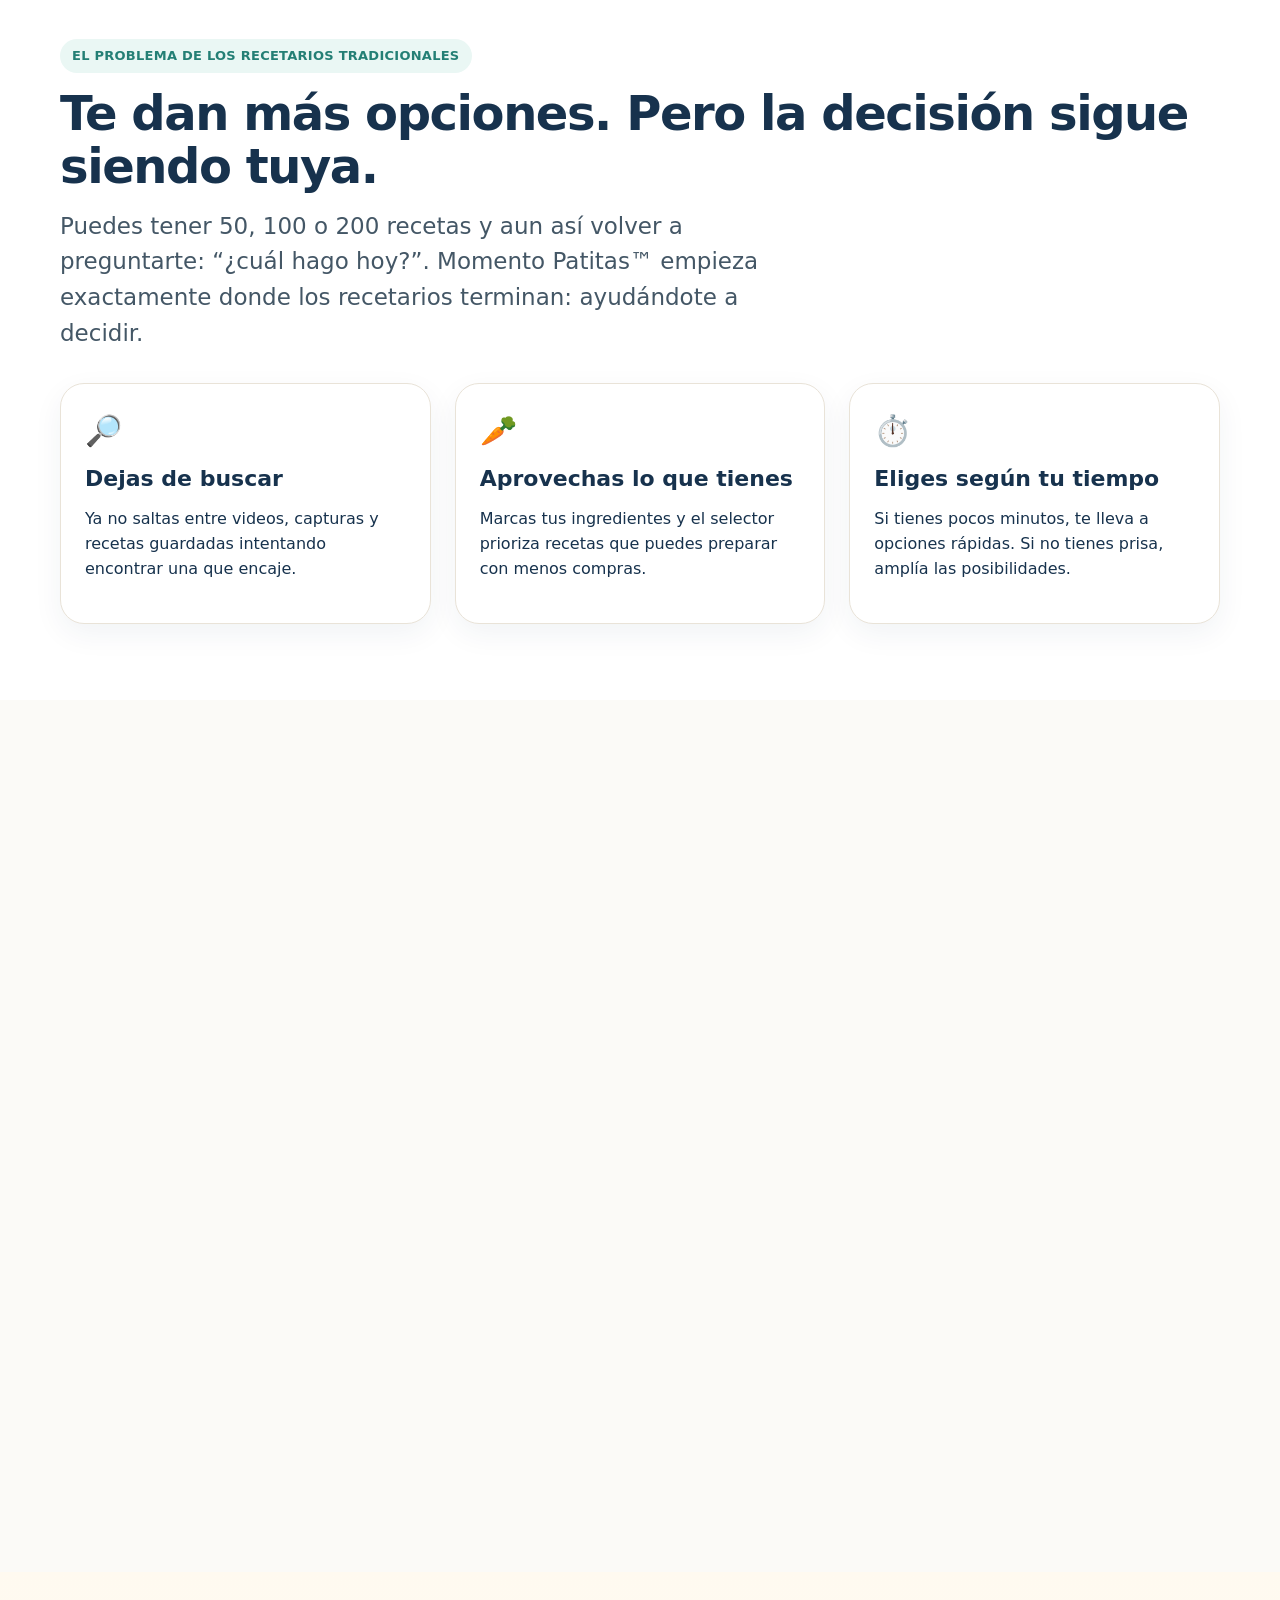
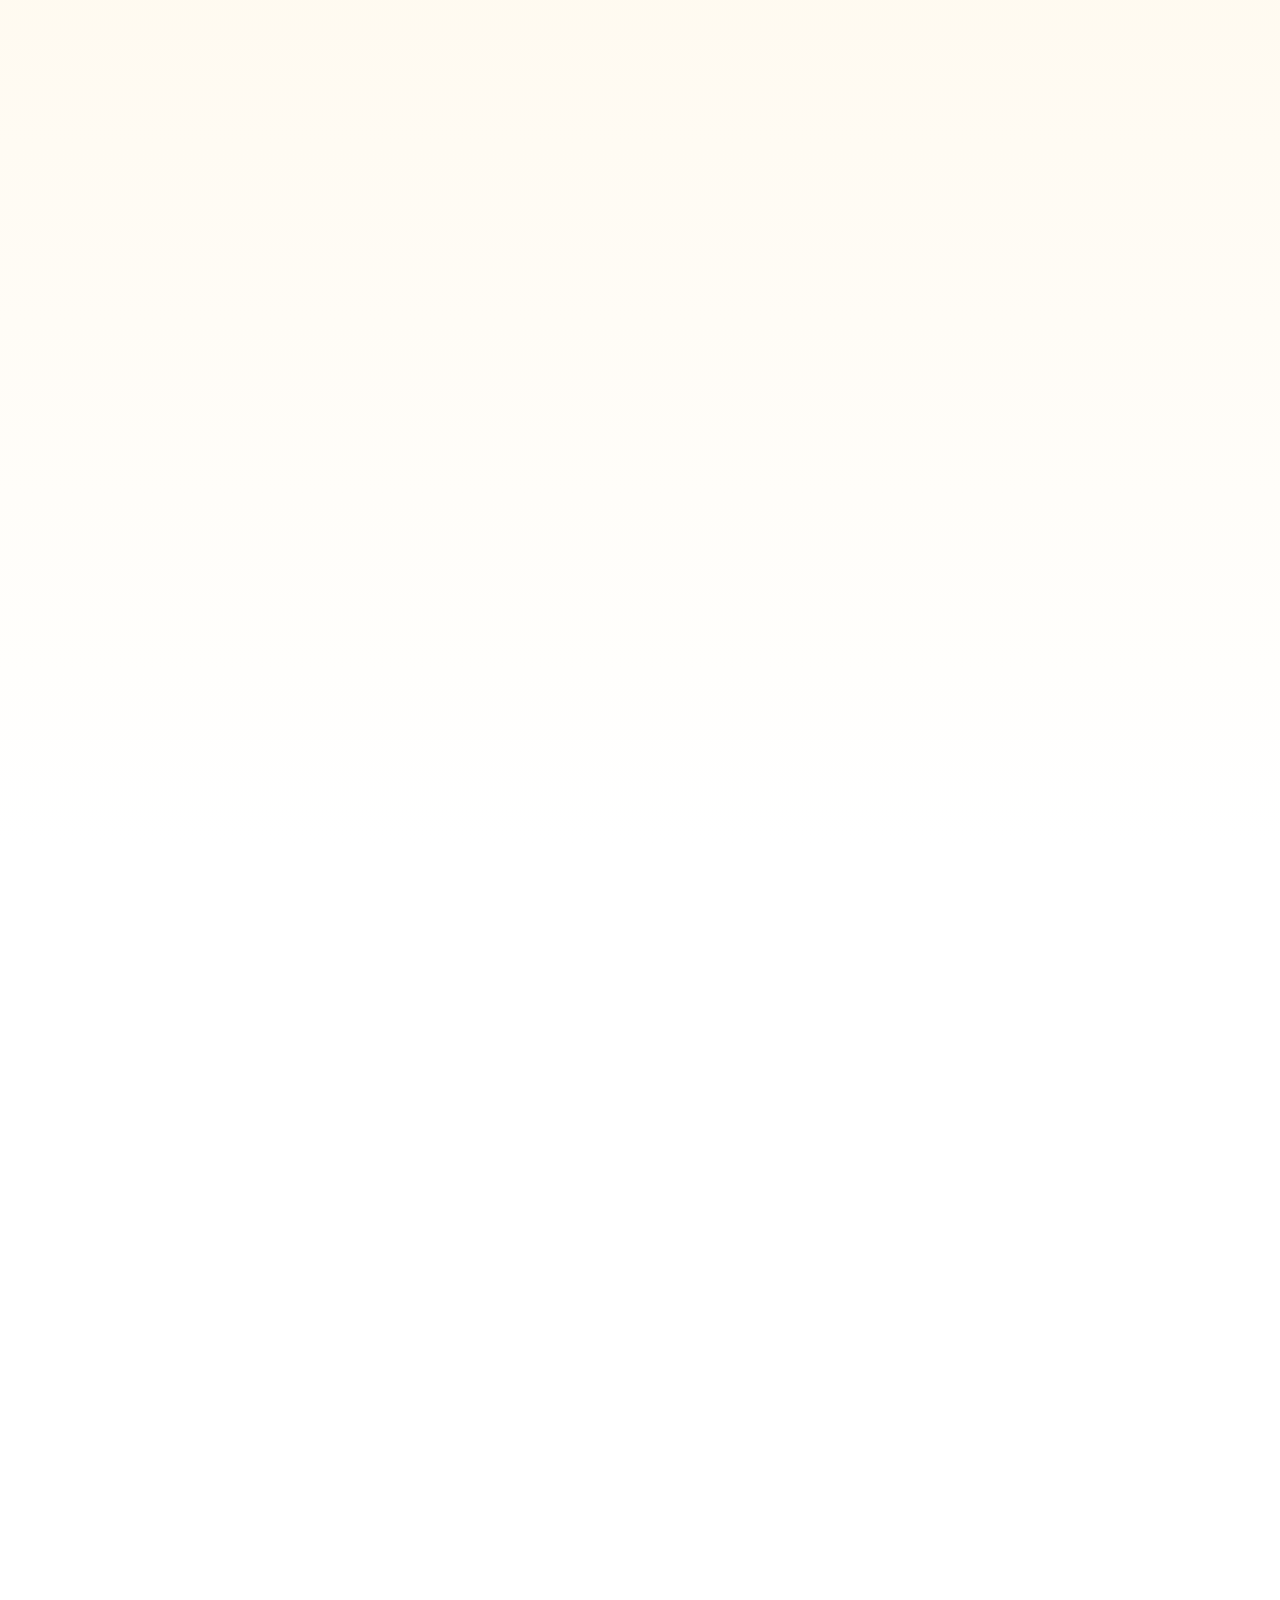
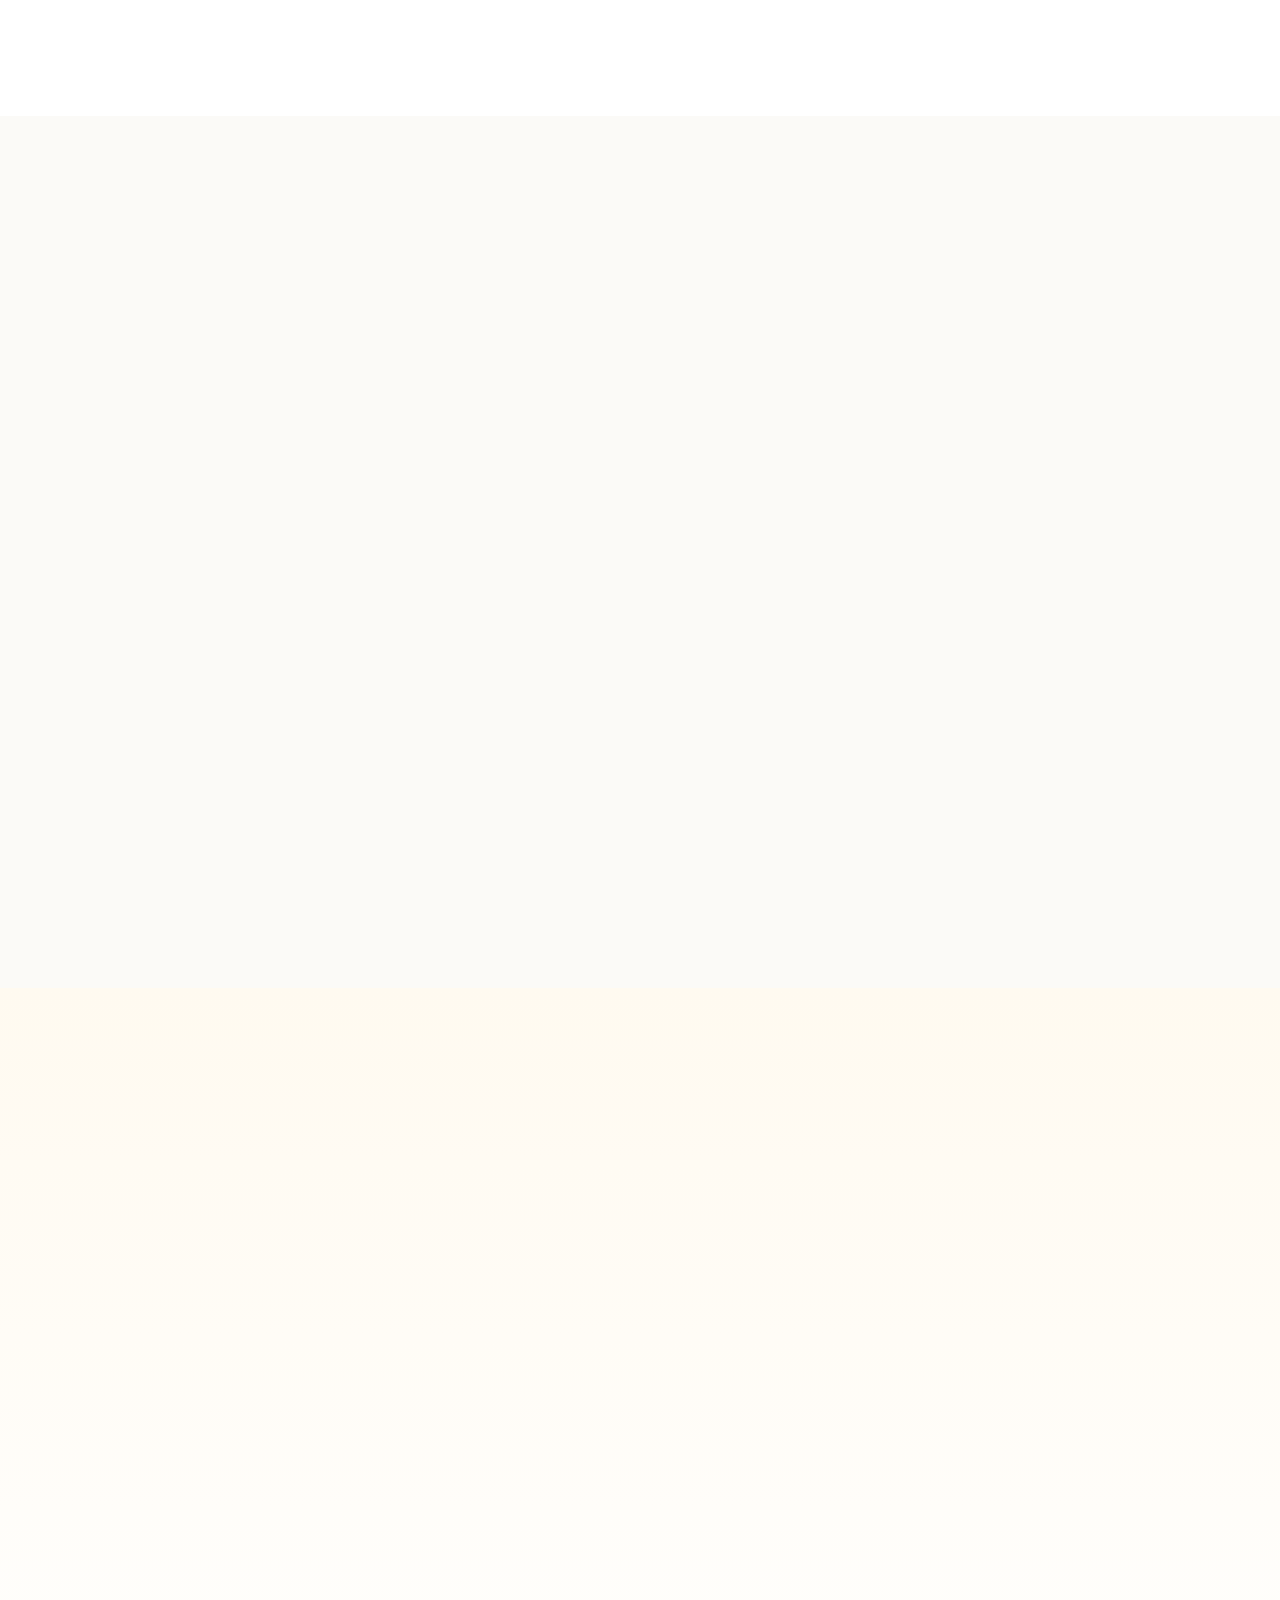
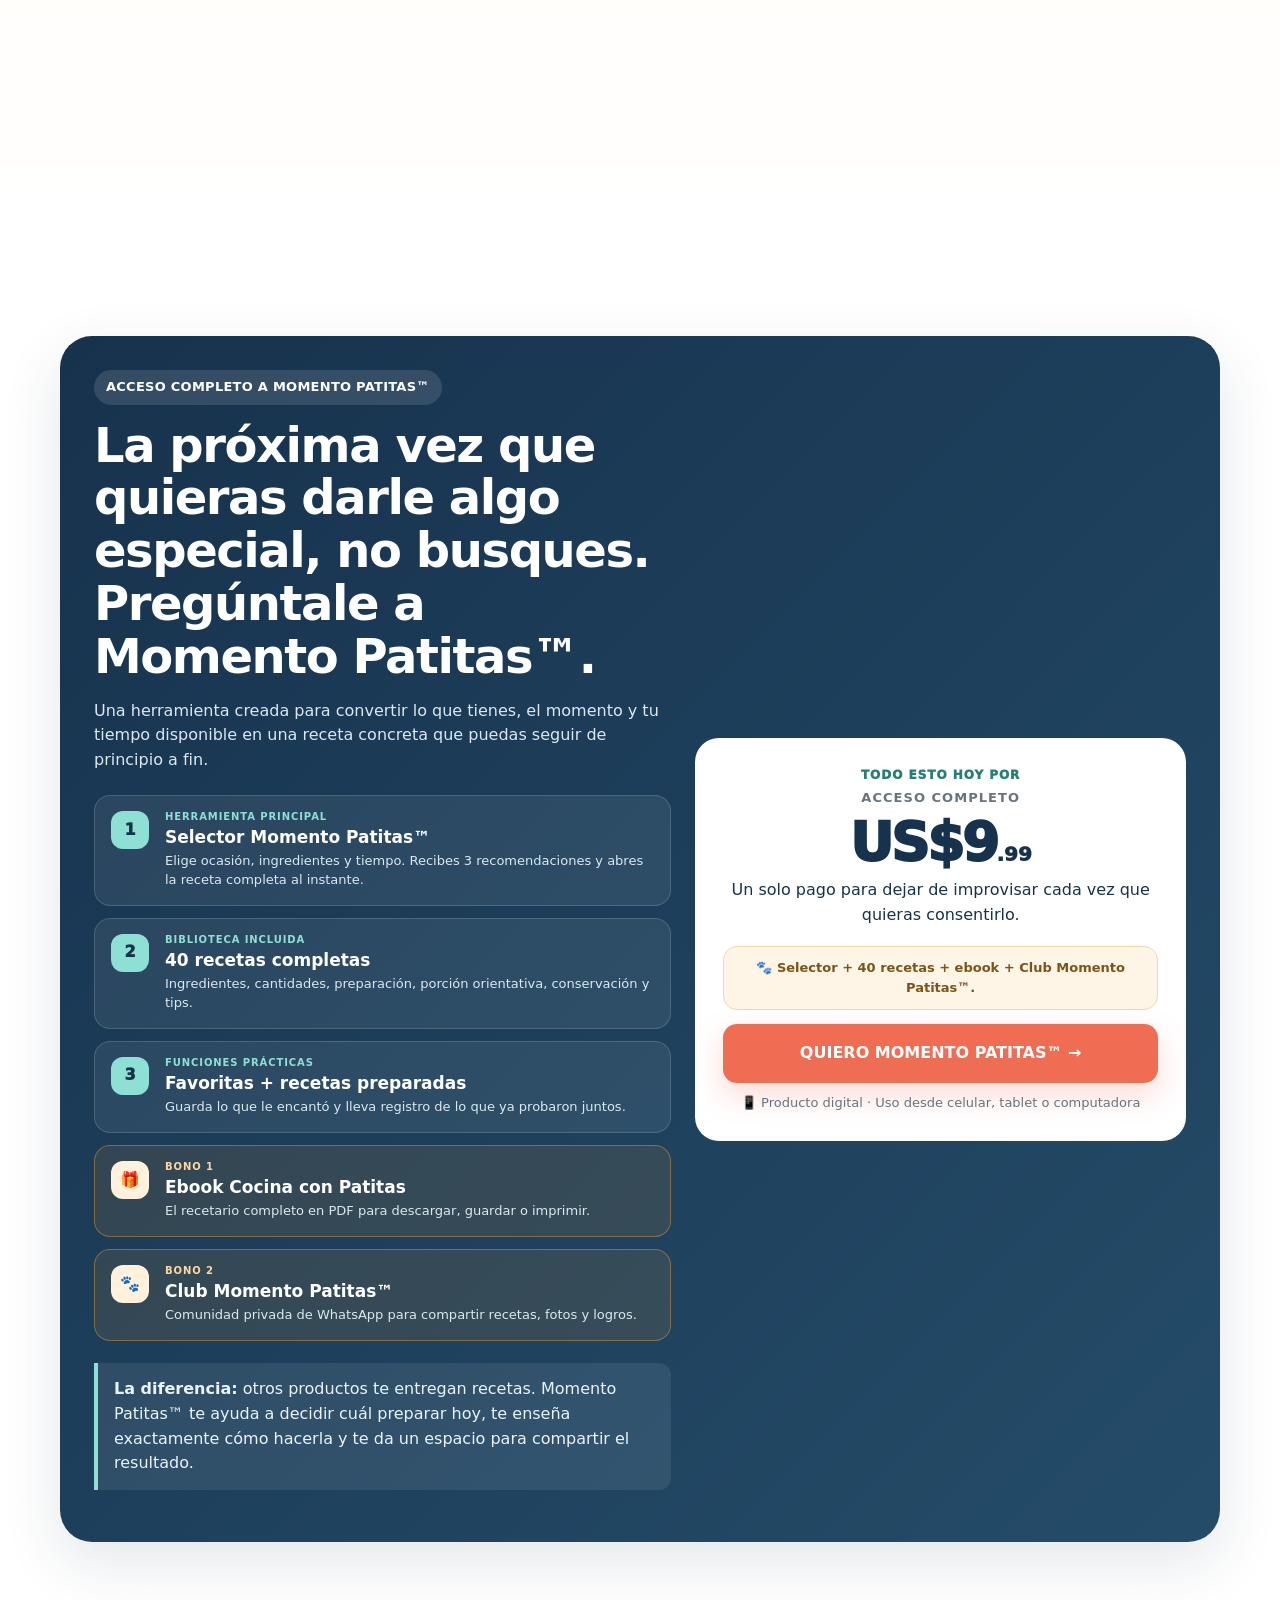
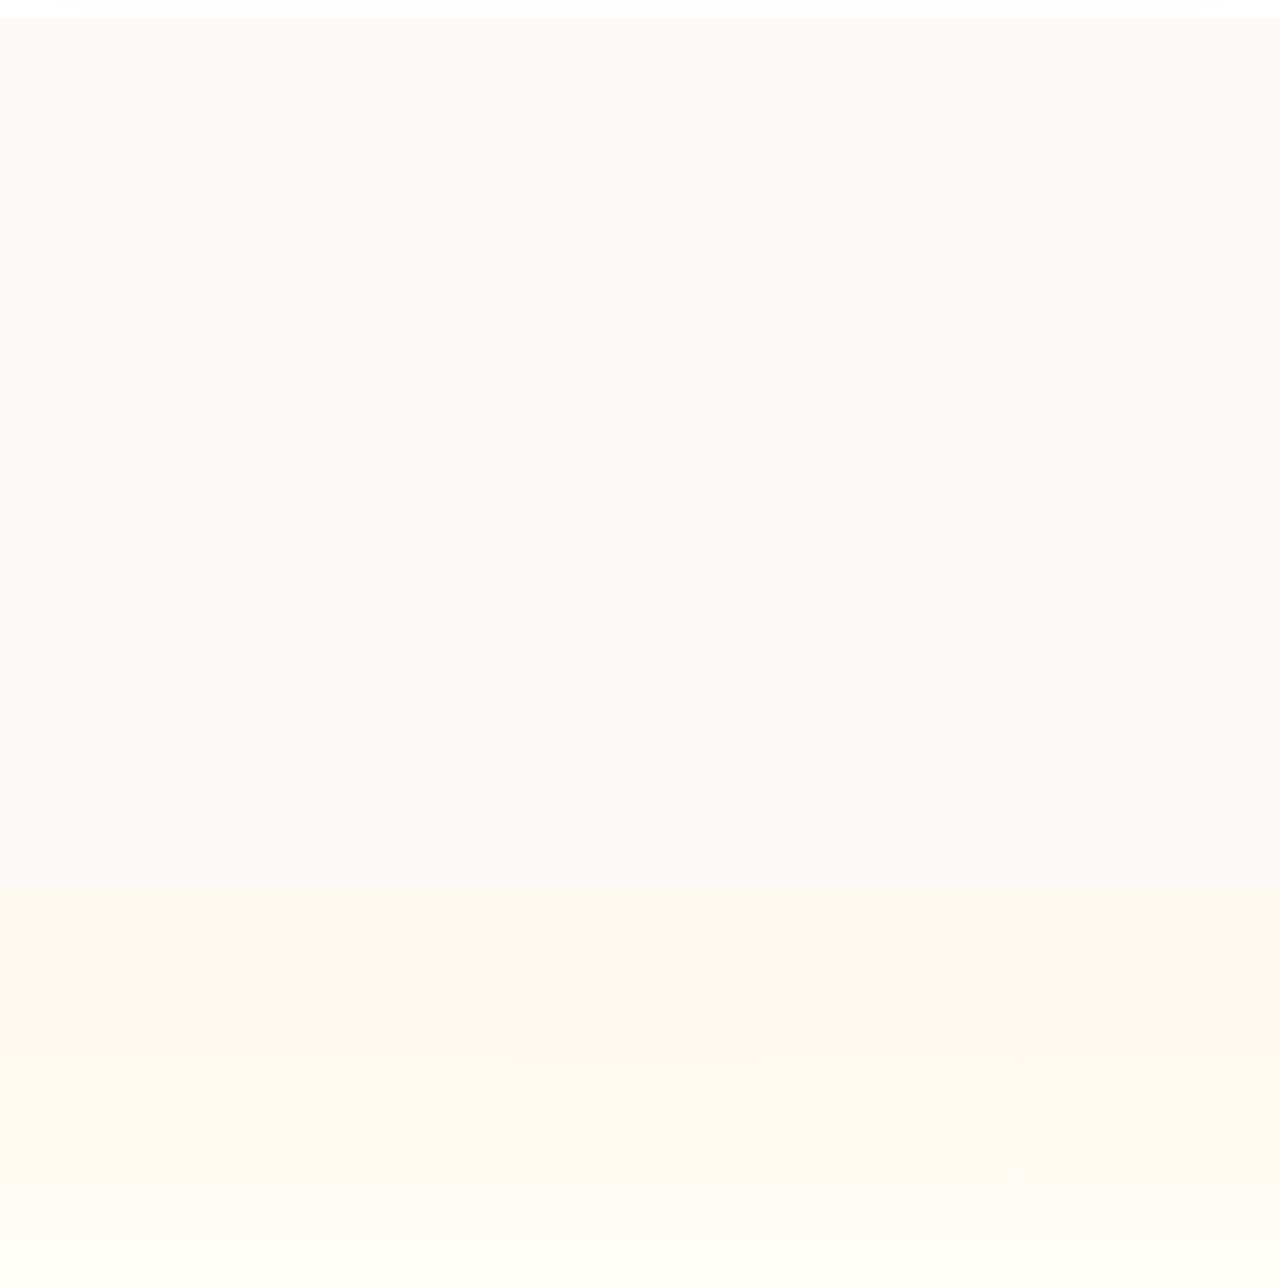
==== commit b1eb218f: "Load first-party tracking for Hotmart attribution" ====
--- a/index.html
+++ b/index.html
@@ -7,6 +7,9 @@
 <meta name="description" content="Momento Patitas™ convierte el momento, los ingredientes que tienes y tu tiempo disponible en una receta completa para tu perro. Incluye 40 recetas, ebook descargable y acceso al Club Momento Patitas™." />
 <link rel="preload" as="image" href="https://cdn.shopify.com/s/files/1/0697/0605/5728/files/cocina-patitas-hero-900.webp?v=1792911602" imagesrcset="https://cdn.shopify.com/s/files/1/0697/0605/5728/files/cocina-patitas-hero-480.webp?v=1792911538 480w, https://cdn.shopify.com/s/files/1/0697/0605/5728/files/cocina-patitas-hero-900.webp?v=1792911602 900w" imagesizes="(max-width: 900px) 100vw, 48vw" fetchpriority="high" />
 <link rel="stylesheet" href="styles.css">
+
+<!-- First-party attribution (UTMs + click IDs -> Hotmart) -->
+<script src="tracking.js" defer></script>
 
 <!-- Meta Pixel -->
 <script>
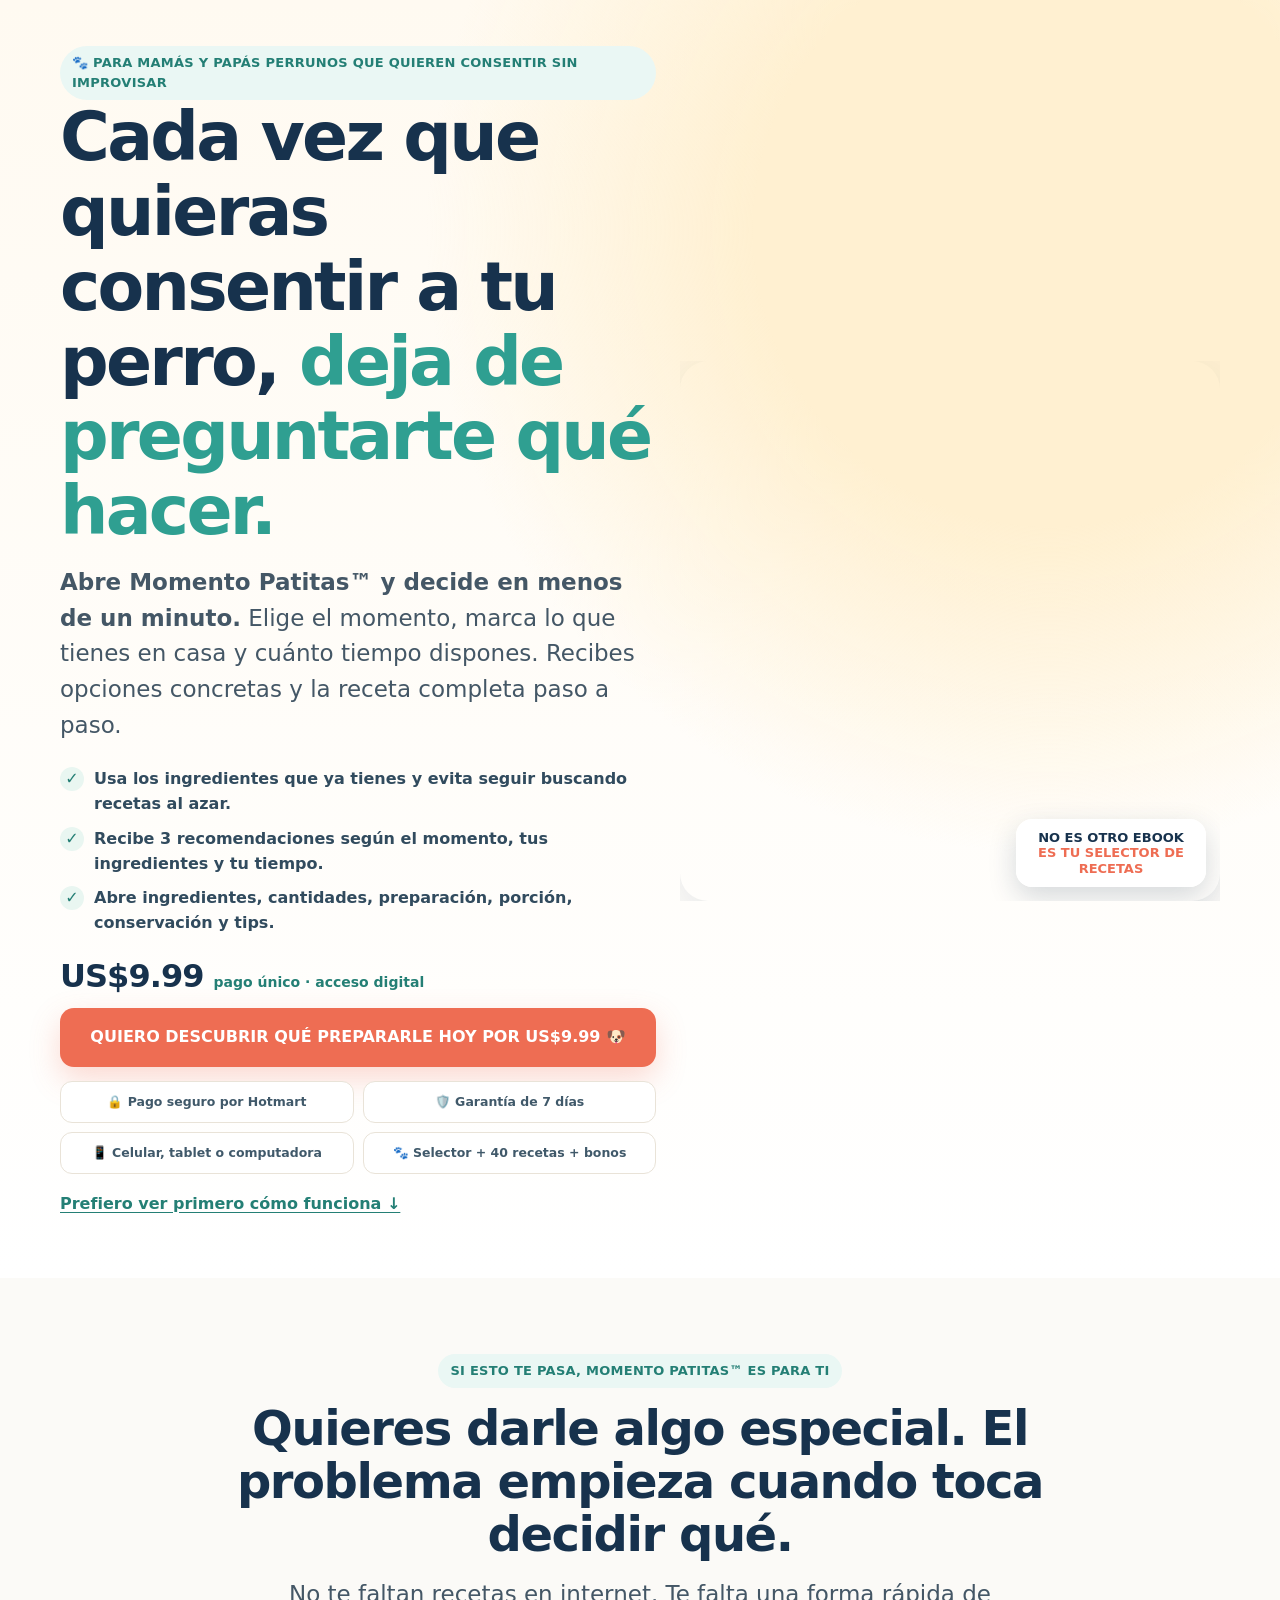
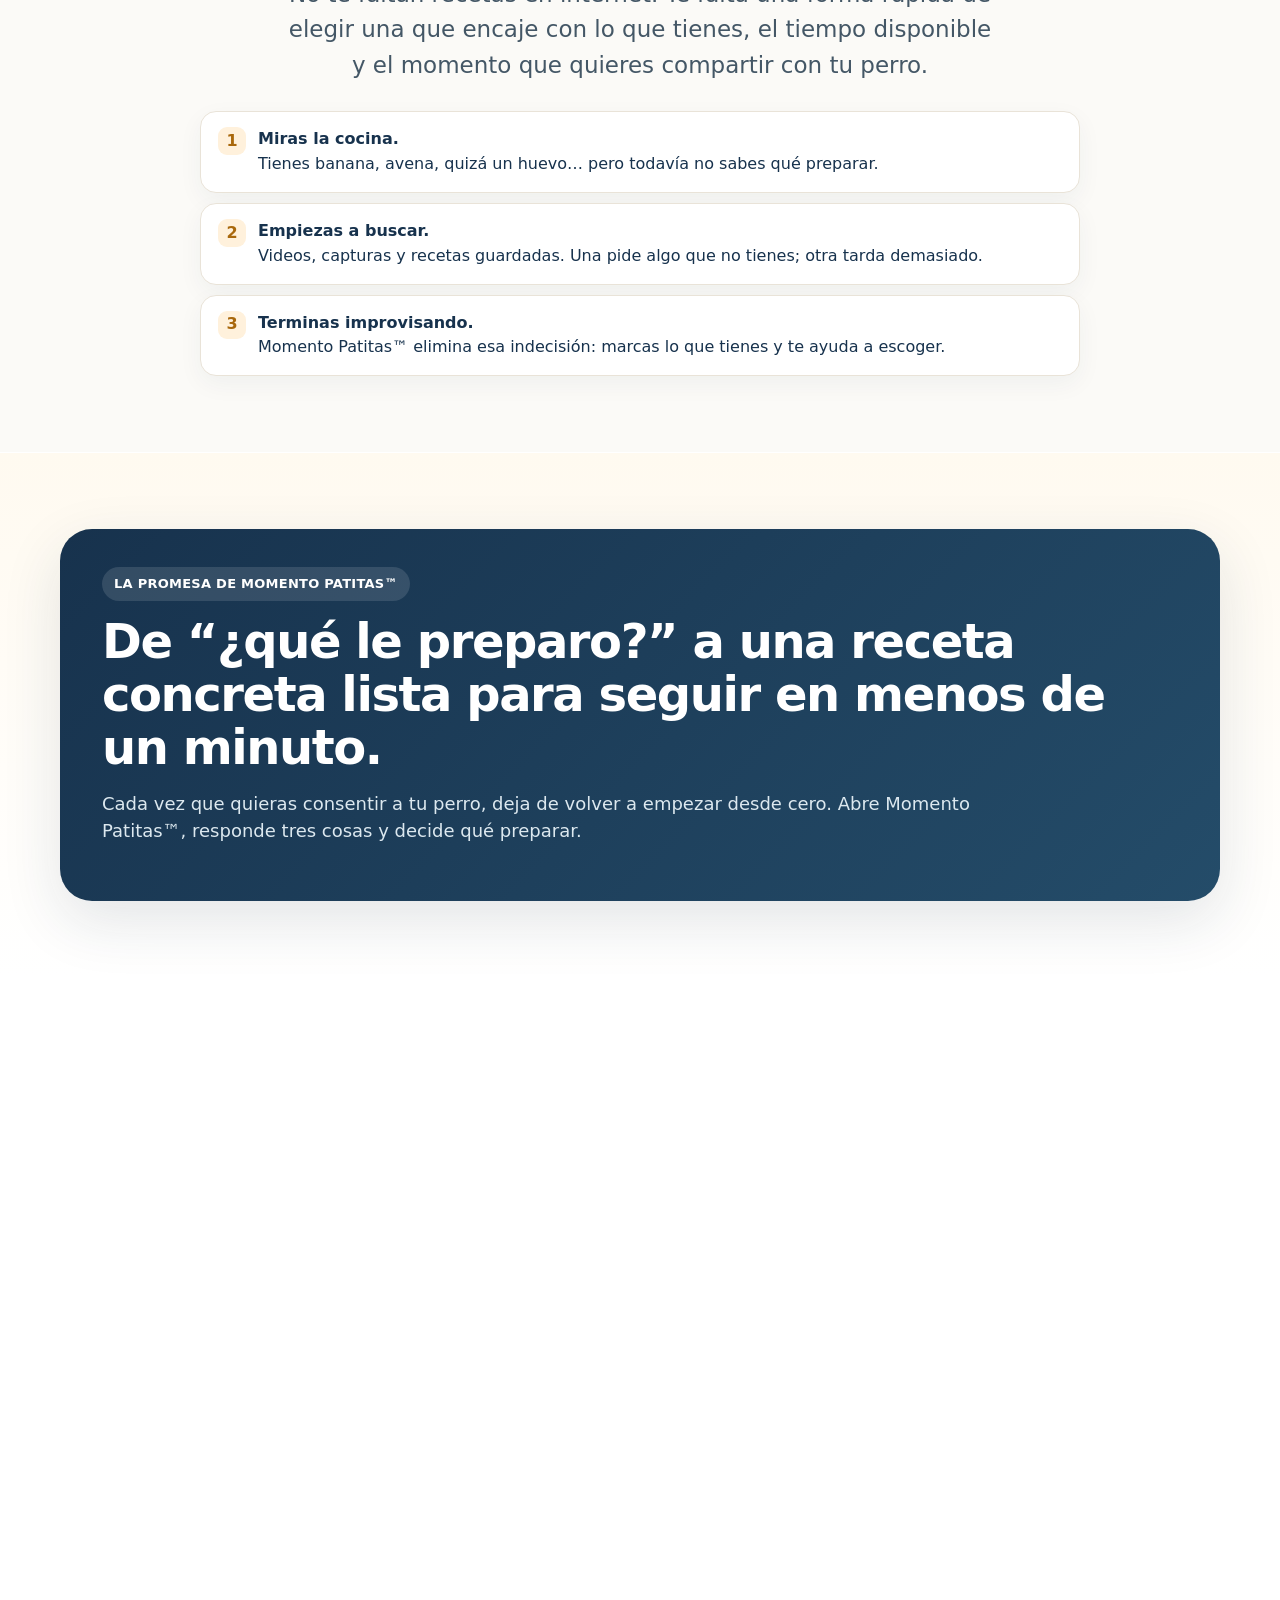
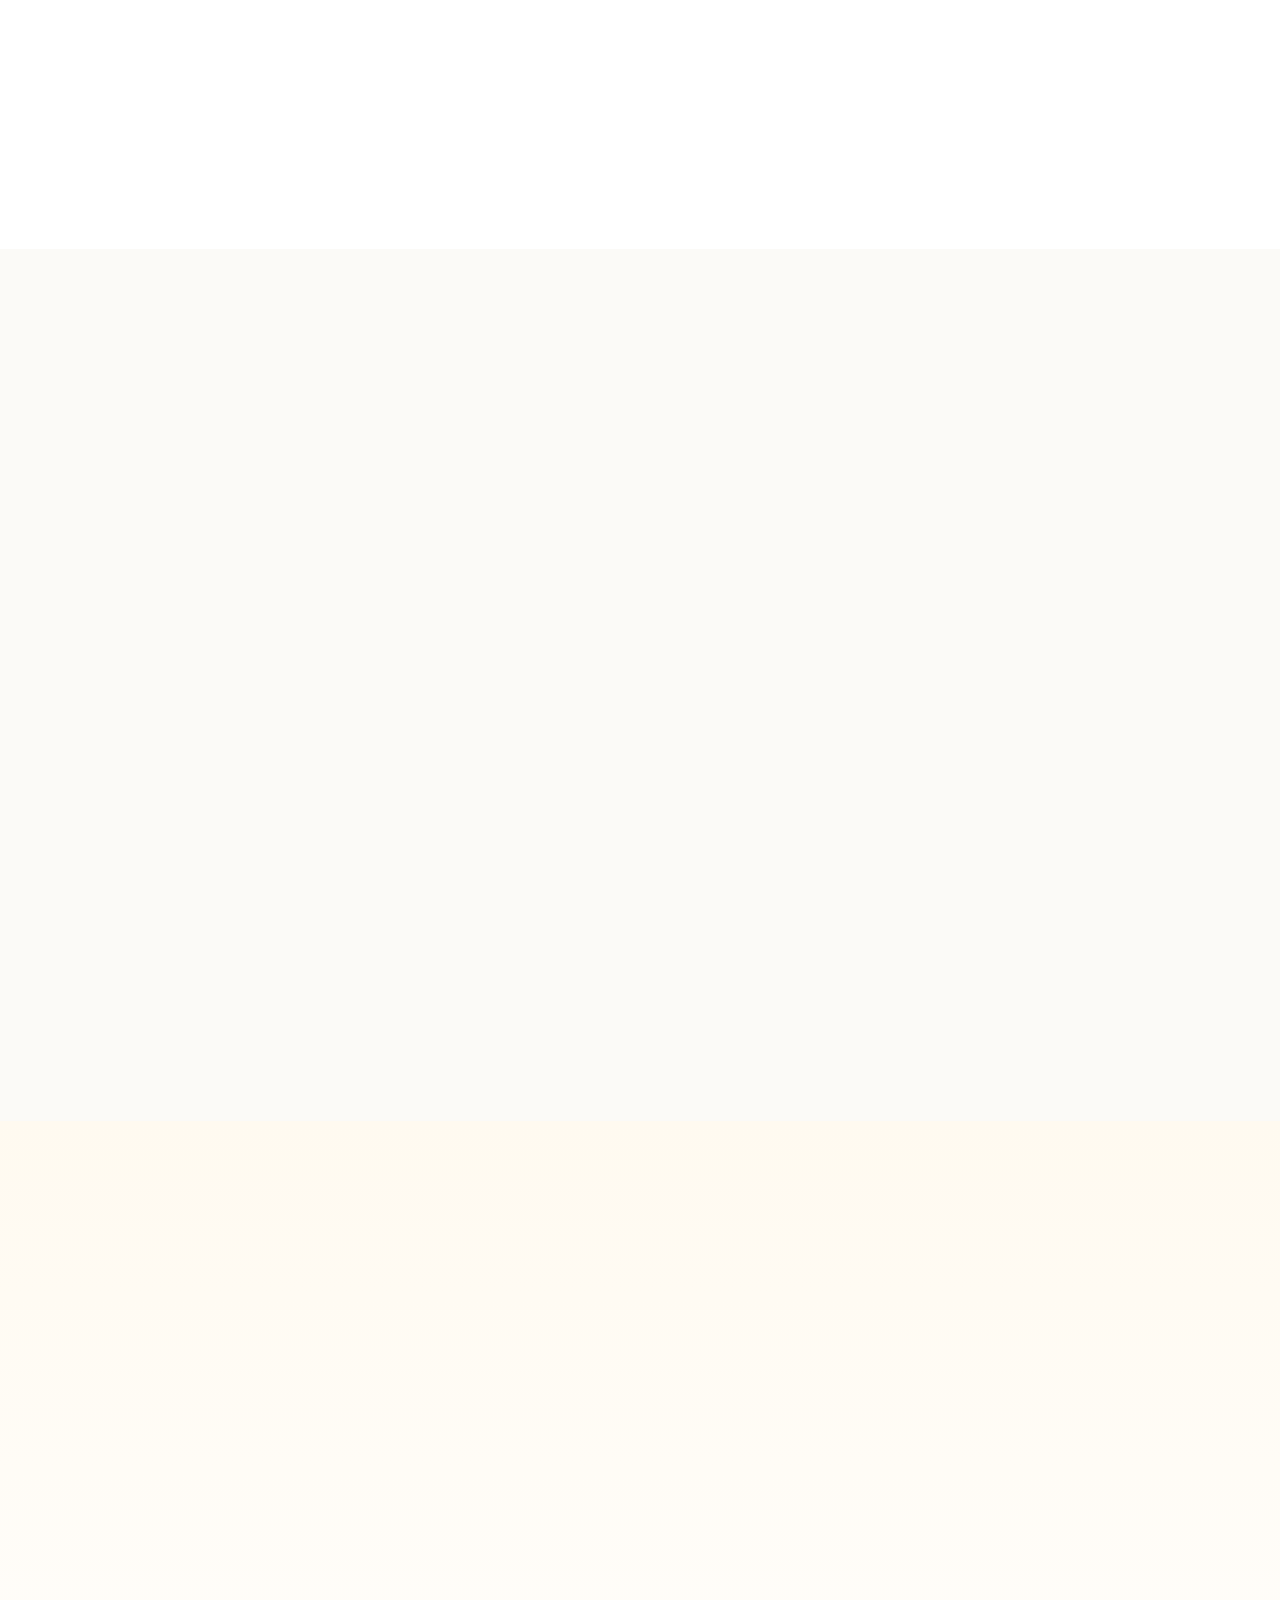
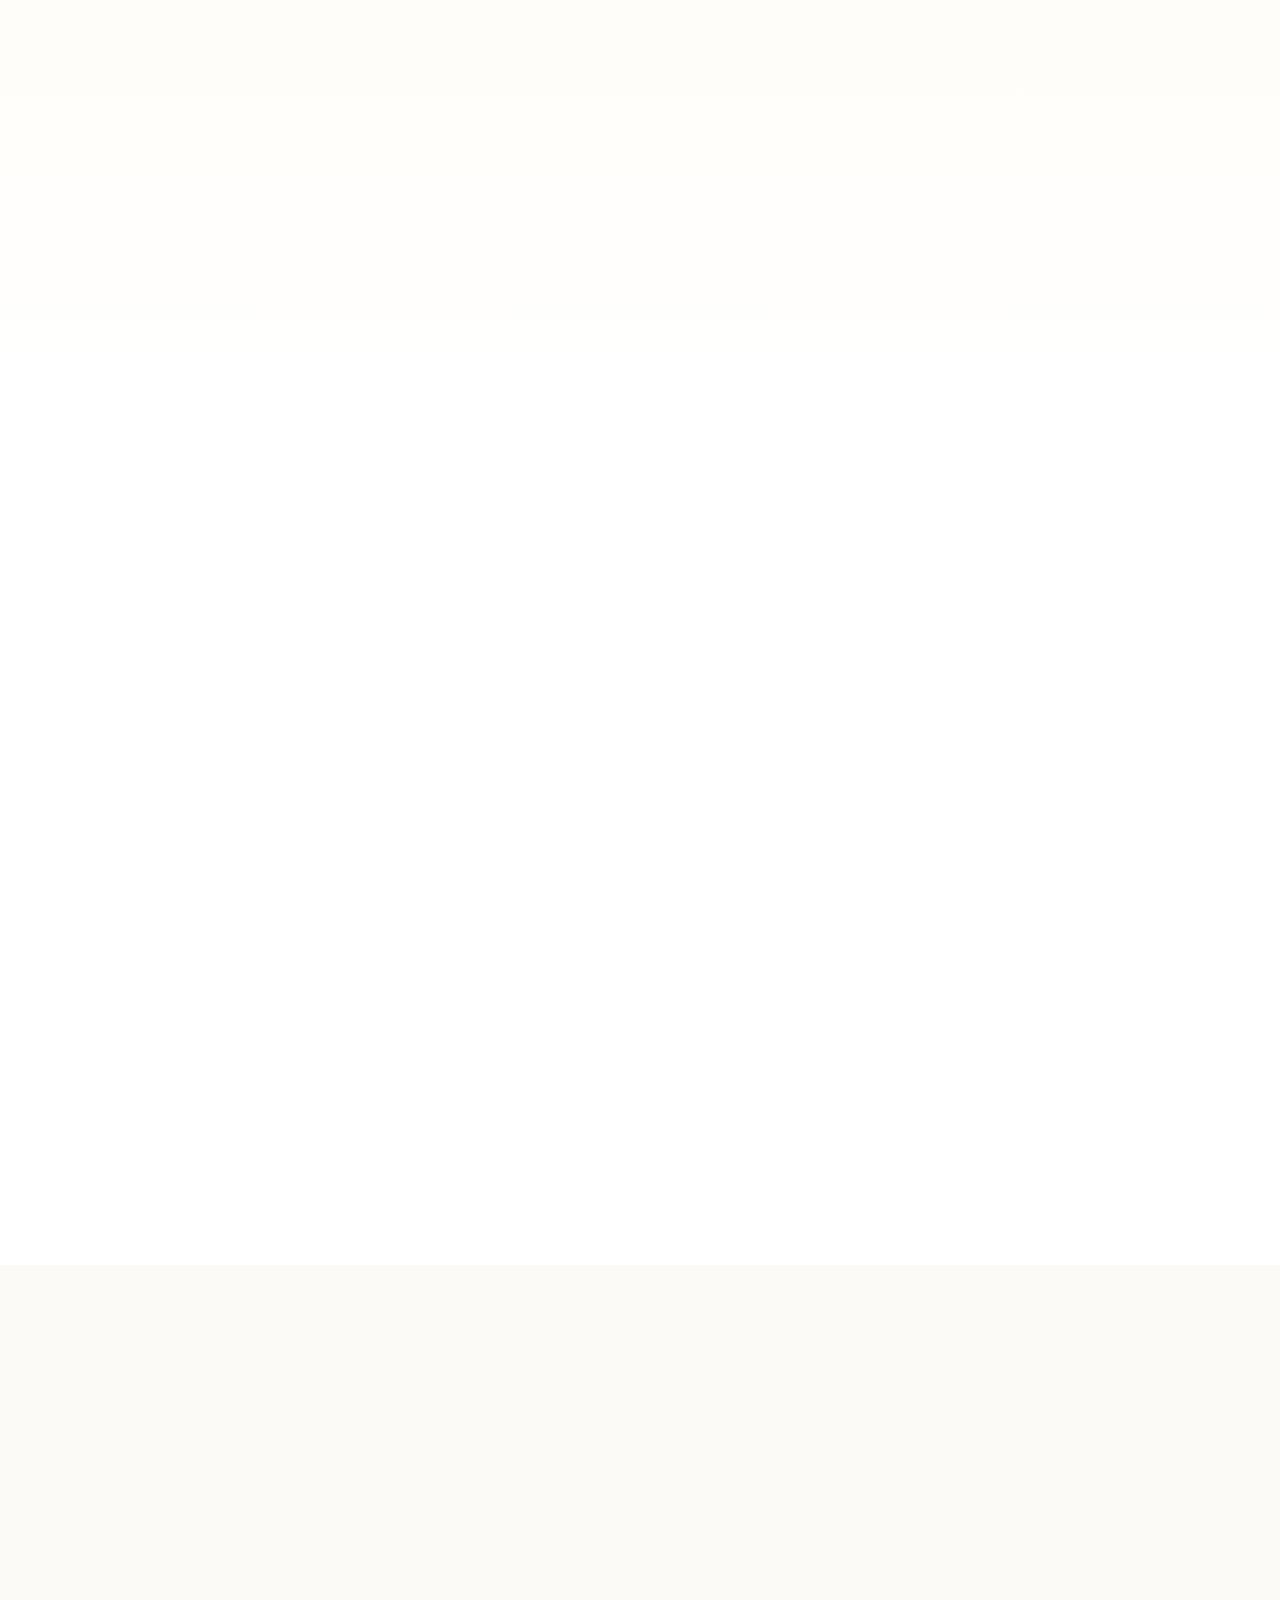
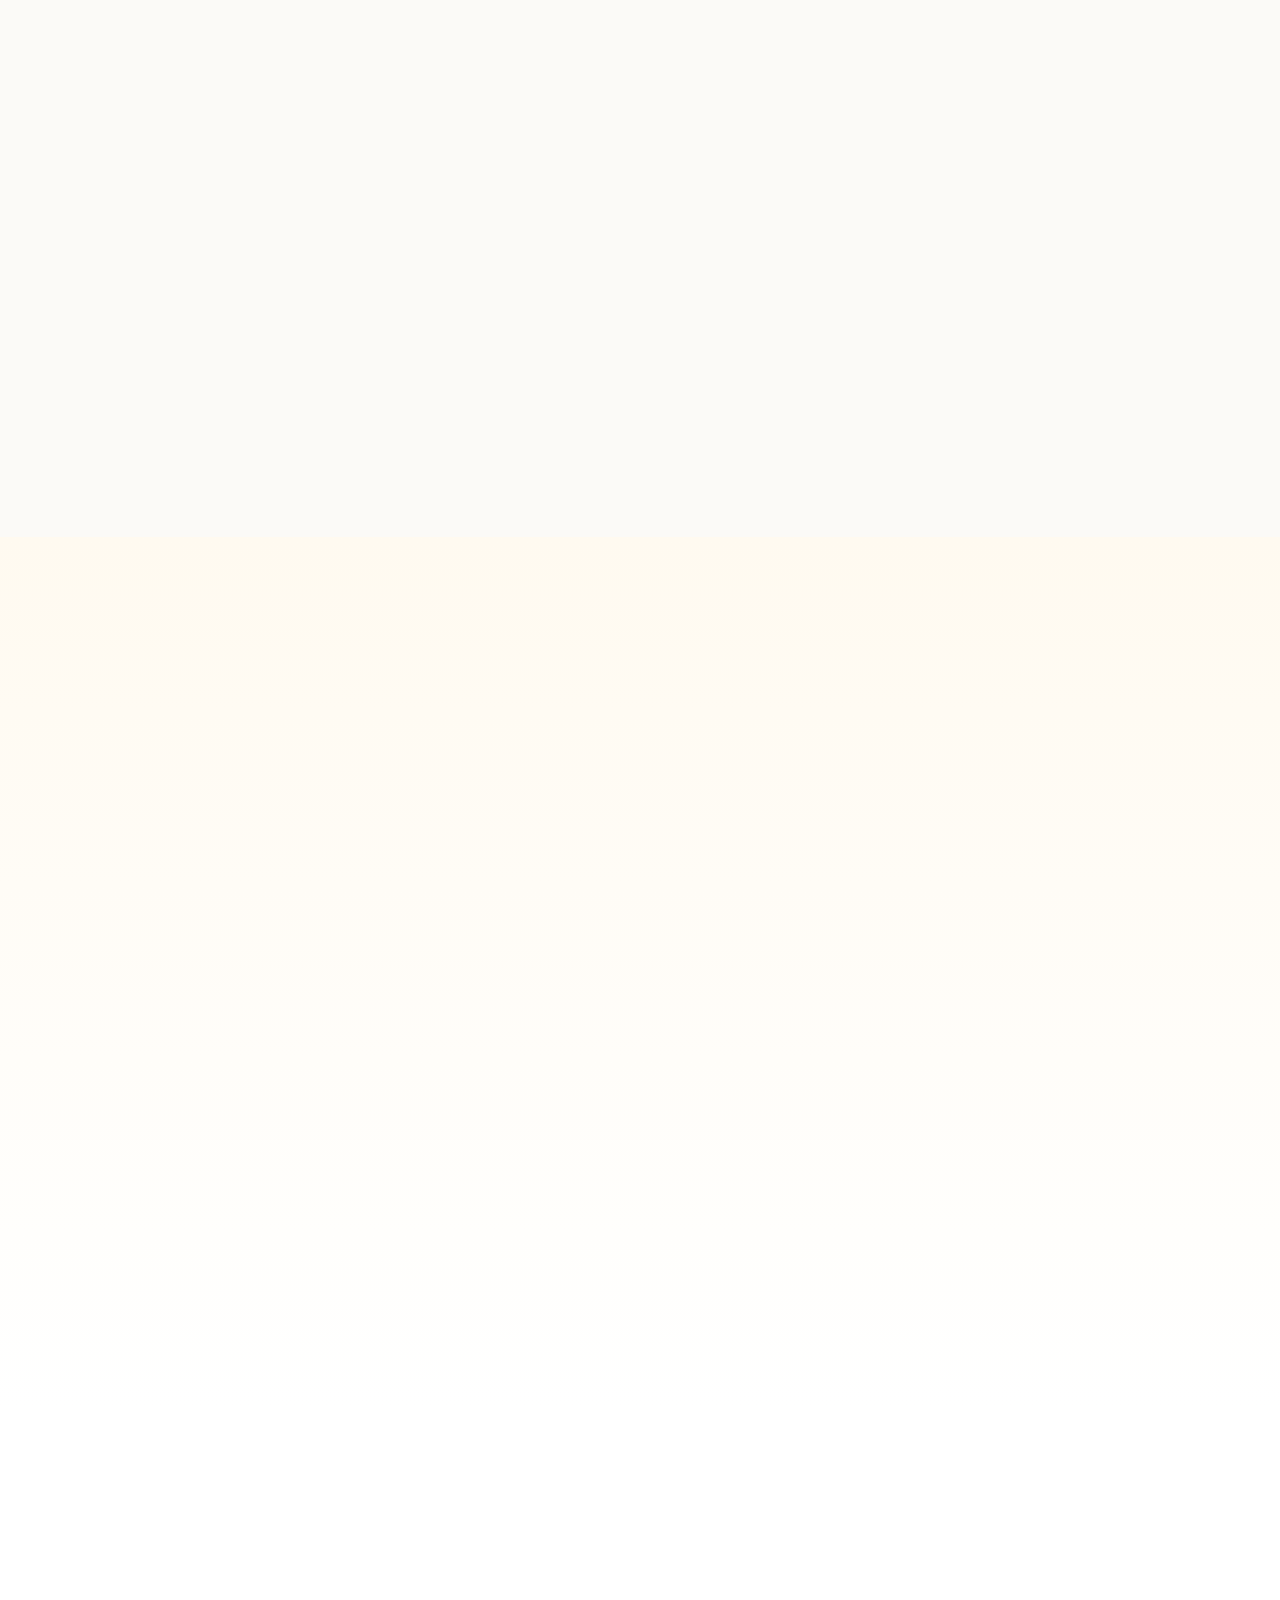
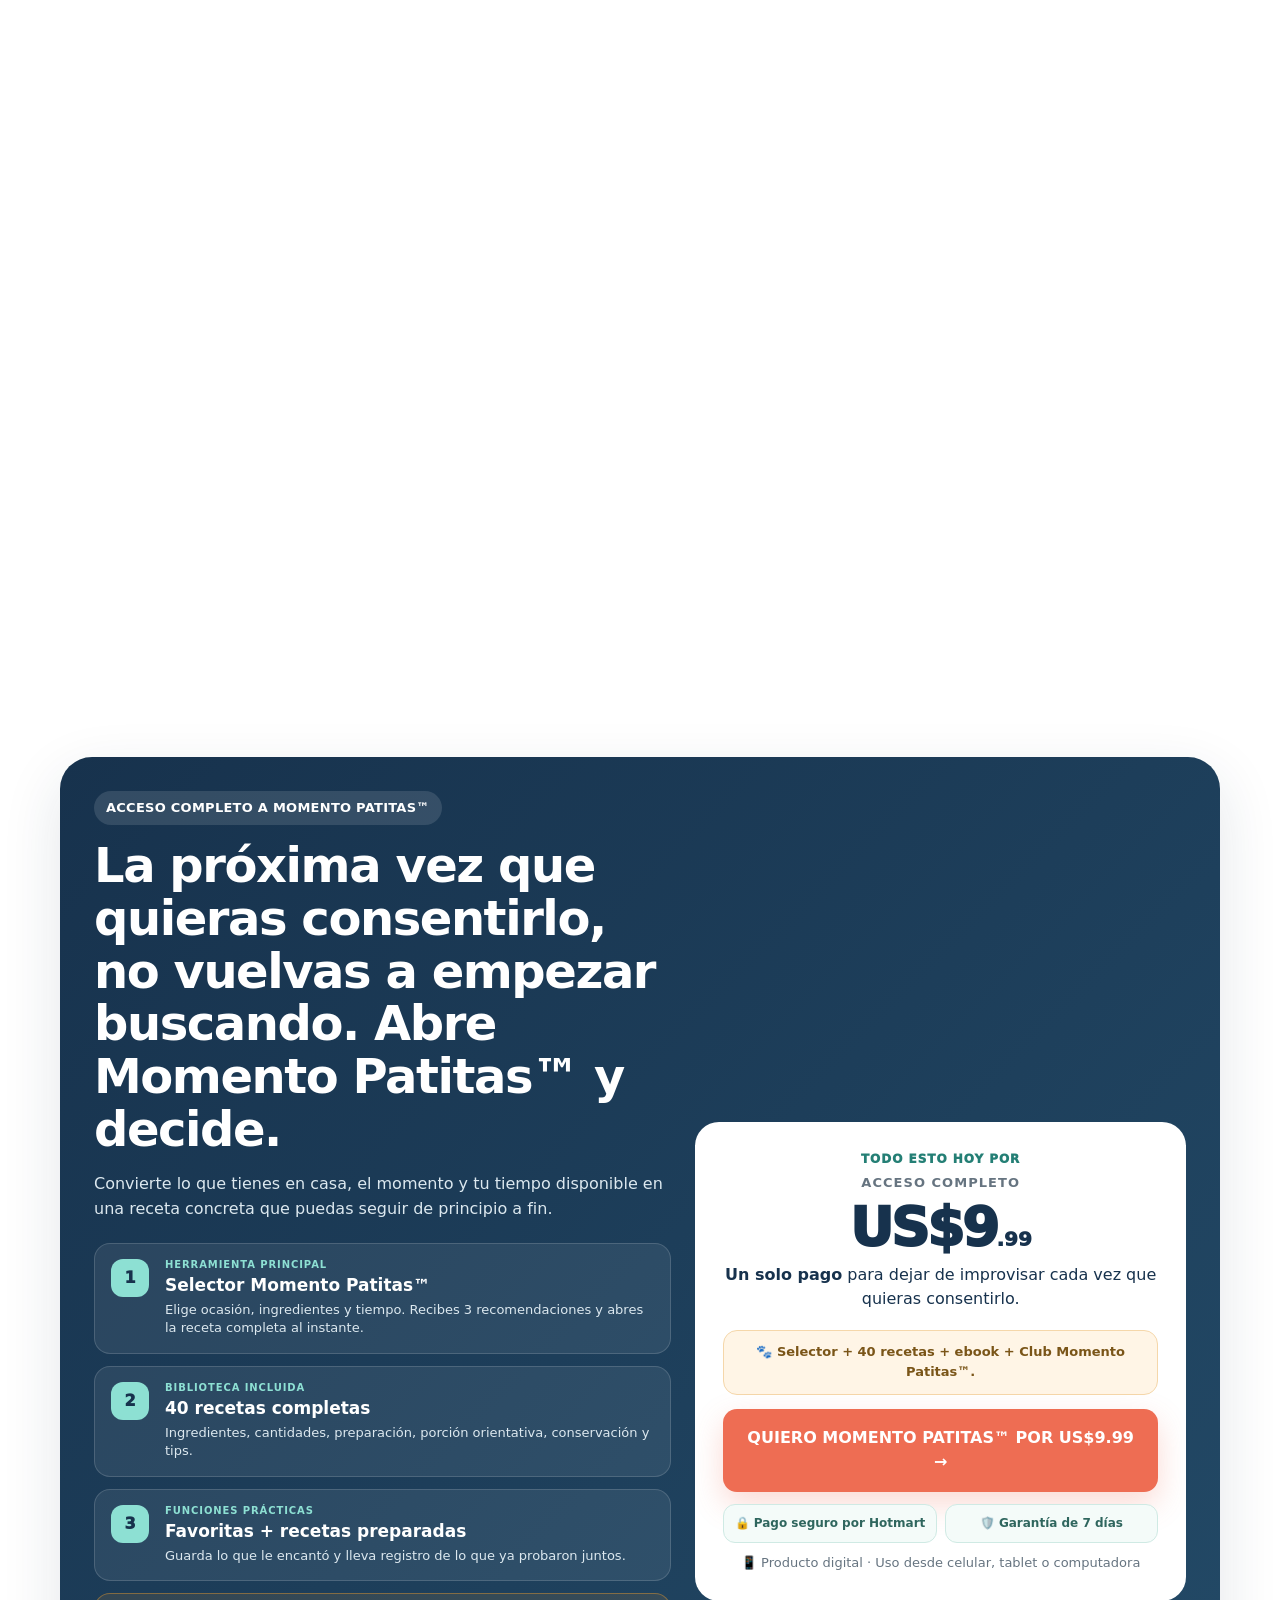
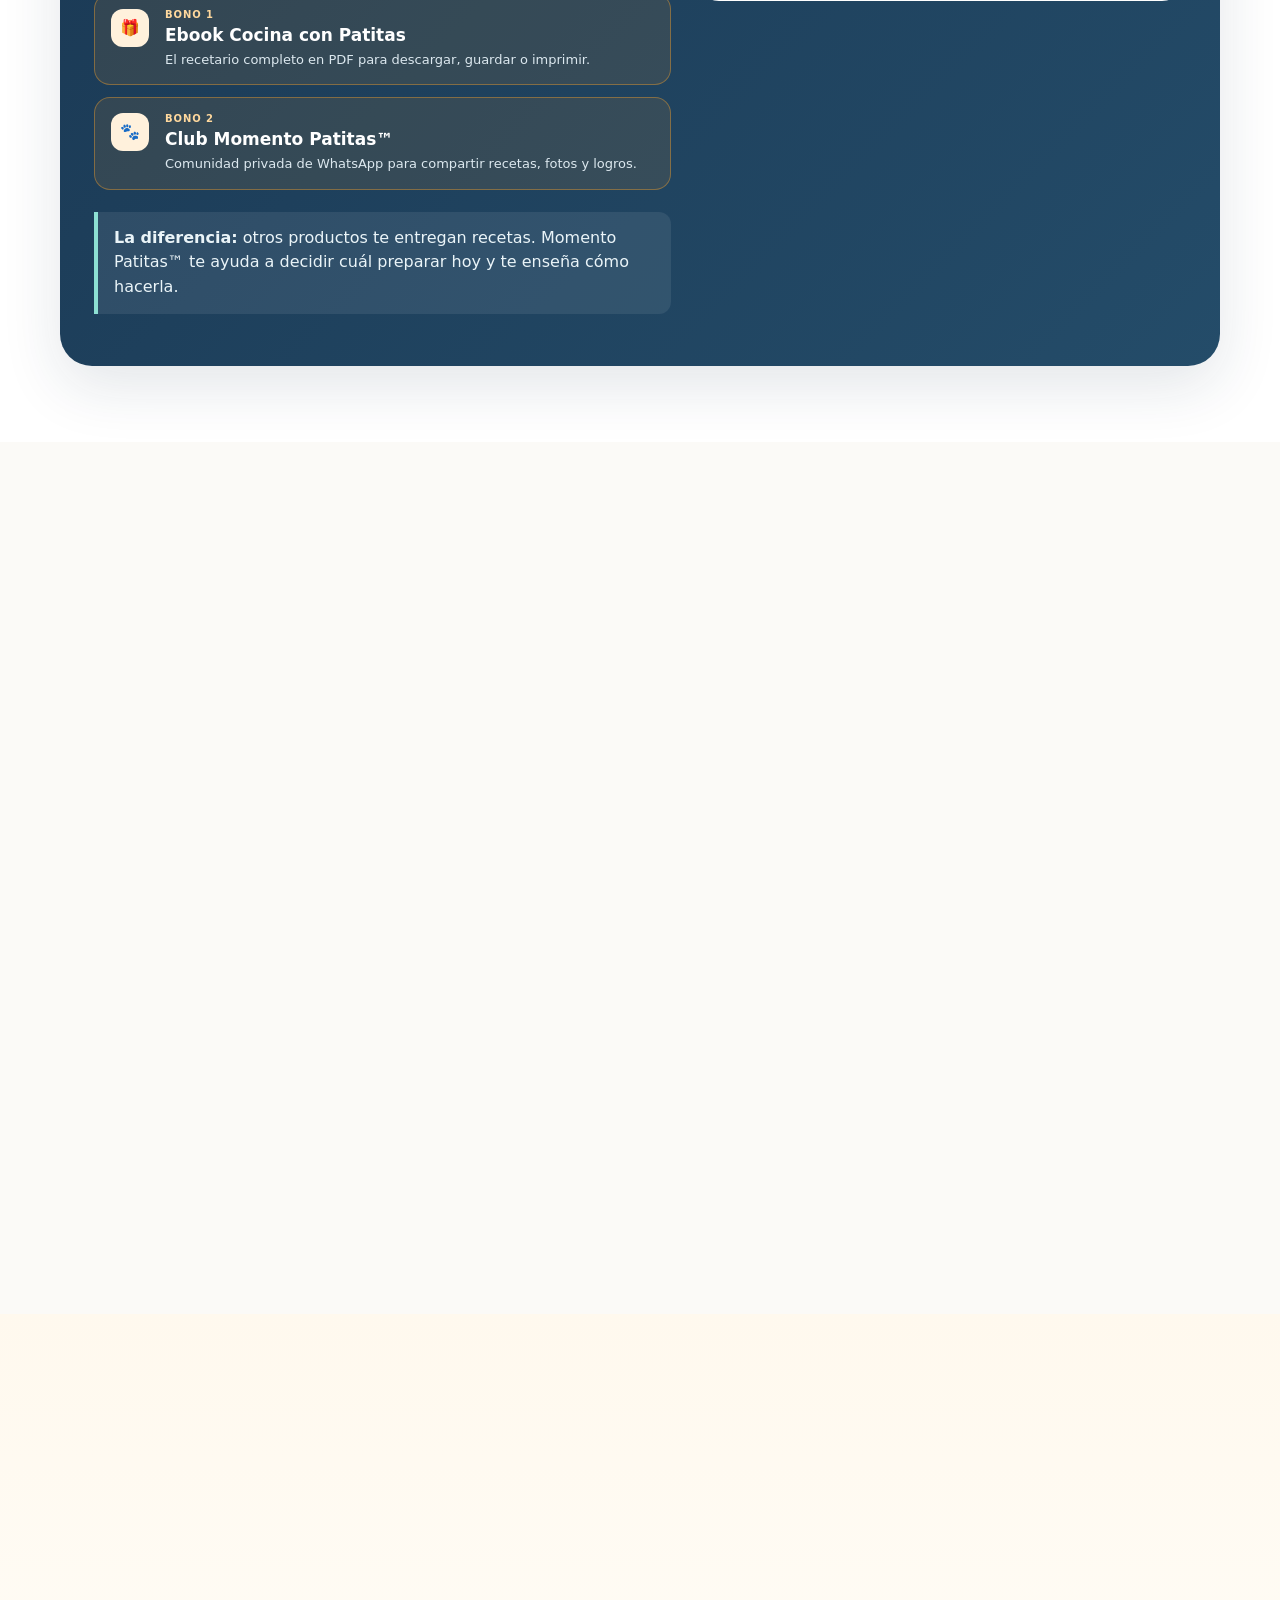
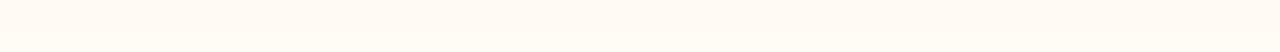
==== commit b72c687b: "Mejora CRO de landing con garantía y confianza Hotmart" ====
--- a/index.html
+++ b/index.html
@@ -3,10 +3,39 @@
 <head>
 <meta charset="utf-8" />
 <meta name="viewport" content="width=device-width, initial-scale=1" />
-<title>Momento Patitas™ | Dime qué tienes y te digo qué prepararle</title>
-<meta name="description" content="Momento Patitas™ convierte el momento, los ingredientes que tienes y tu tiempo disponible en una receta completa para tu perro. Incluye 40 recetas, ebook descargable y acceso al Club Momento Patitas™." />
+<title>Momento Patitas™ | Decide qué prepararle a tu perro en menos de 1 minuto</title>
+<meta name="description" content="Cada vez que quieras consentir a tu perro, deja de preguntarte qué hacer. Momento Patitas™ usa el momento, los ingredientes que tienes y tu tiempo para recomendarte recetas completas en menos de un minuto." />
 <link rel="preload" as="image" href="https://cdn.shopify.com/s/files/1/0697/0605/5728/files/cocina-patitas-hero-900.webp?v=1792911602" imagesrcset="https://cdn.shopify.com/s/files/1/0697/0605/5728/files/cocina-patitas-hero-480.webp?v=1792911538 480w, https://cdn.shopify.com/s/files/1/0697/0605/5728/files/cocina-patitas-hero-900.webp?v=1792911602 900w" imagesizes="(max-width: 900px) 100vw, 48vw" fetchpriority="high" />
 <link rel="stylesheet" href="styles.css">
+
+<style>
+.hero-price{display:flex;align-items:baseline;gap:10px;margin:18px 0 14px;flex-wrap:wrap}
+.hero-price strong{font-size:32px;line-height:1;color:var(--ink);letter-spacing:-.03em}
+.hero-price span{font-size:14px;font-weight:850;color:var(--teal-dark)}
+.hero-trust{display:grid;grid-template-columns:repeat(2,minmax(0,1fr));gap:9px;margin:14px 0 8px}
+.hero-trust span{display:flex;align-items:center;justify-content:center;text-align:center;min-height:42px;background:#fff;border:1px solid var(--line);border-radius:12px;padding:9px 10px;font-size:12.5px;font-weight:850;color:#40596a}
+.secondary-link{display:inline-block;margin-top:10px;color:var(--teal-dark);font-weight:850;text-decoration:underline;text-underline-offset:3px}
+.center-copy{text-align:center;max-width:860px;margin-left:auto;margin-right:auto}
+.scenario{max-width:880px;margin:28px auto 0;display:grid;gap:10px}
+.scenario-line{display:flex;align-items:flex-start;gap:12px;background:#fff;border:1px solid var(--line);border-radius:16px;padding:15px 17px;box-shadow:0 8px 24px rgba(24,50,77,.05)}
+.scenario-line b{min-width:28px;height:28px;border-radius:9px;background:#fff1dc;color:#a9680c;display:grid;place-items:center}
+.comparison-grid{display:grid;grid-template-columns:repeat(4,minmax(0,1fr));gap:16px;margin-top:30px}
+.comparison-card{background:#fff;border:1px solid var(--line);border-radius:20px;padding:21px;box-shadow:0 10px 30px rgba(24,50,77,.05)}
+.comparison-card strong{display:block;font-size:18px;margin-bottom:8px}
+.comparison-card.highlight{border:2px solid var(--teal);background:#f4fbf9}
+.comparison-card.highlight strong{color:var(--teal-dark)}
+.trust-banner{display:grid;grid-template-columns:repeat(3,minmax(0,1fr));gap:16px;margin-top:30px}
+.trust-card{background:#fff;border:1px solid var(--line);border-radius:20px;padding:22px;text-align:center;box-shadow:0 10px 30px rgba(24,50,77,.05)}
+.trust-card .icon{font-size:30px;margin-bottom:8px}
+.trust-card h3{font-size:20px;margin-bottom:8px}
+.trust-card p{font-size:14px;color:#536675;margin:0}
+.offer-safety{display:grid;grid-template-columns:repeat(2,minmax(0,1fr));gap:8px;margin-top:12px}
+.offer-safety span{background:#f4fbf9;border:1px solid #cfeae4;border-radius:12px;padding:9px 10px;font-size:12px;font-weight:850;color:#2f665e}
+.final-trust{display:flex;justify-content:center;gap:10px;flex-wrap:wrap;margin:14px auto 0}
+.final-trust span{background:#fff;border:1px solid var(--line);padding:8px 11px;border-radius:999px;font-size:12px;font-weight:850}
+@media(max-width:900px){.comparison-grid{grid-template-columns:repeat(2,minmax(0,1fr))}.trust-banner{grid-template-columns:minmax(0,1fr)}}
+@media(max-width:560px){.hero-price{justify-content:center;text-align:center}.hero-trust,.comparison-grid,.offer-safety{grid-template-columns:minmax(0,1fr)}.secondary-link{width:100%;text-align:center}.scenario-line{padding:13px}.hero-copy{text-align:center}.hero-copy ul{text-align:left}}
+</style>
 
 <!-- First-party attribution (UTMs + click IDs -> Hotmart) -->
 <script src="tracking.js" defer></script>
@@ -43,17 +72,23 @@
 <section class="hero">
   <div class="wrap grid hero-grid">
     <div class="hero-copy">
-      <span class="eyebrow">🐾 MOMENTO PATITAS™ · PARA MAMÁS Y PAPÁS PERRUNOS</span>
-      <h1>Dime qué tienes en casa y <span style="color:var(--teal)">te digo qué prepararle</span></h1>
-      <p class="lead">Elige qué quieres hacer con tu perro, marca los ingredientes que tienes y cuánto tiempo dispones. En segundos, Momento Patitas™ encuentra las mejores opciones y te muestra la receta completa paso a paso.</p>
+      <span class="eyebrow">🐾 PARA MAMÁS Y PAPÁS PERRUNOS QUE QUIEREN CONSENTIR SIN IMPROVISAR</span>
+      <h1>Cada vez que quieras consentir a tu perro, <span style="color:var(--teal)">deja de preguntarte qué hacer.</span></h1>
+      <p class="lead"><b>Abre Momento Patitas™ y decide en menos de un minuto.</b> Elige el momento, marca lo que tienes en casa y cuánto tiempo dispones. Recibes opciones concretas y la receta completa paso a paso.</p>
       <ul>
-        <li>No buscas entre decenas de recetas: el selector las filtra por ti.</li>
-        <li>Recibes 3 opciones según el momento, tus ingredientes y tu tiempo.</li>
-        <li>Abres la receta completa sin salir de la herramienta.</li>
+        <li>Usa los ingredientes que ya tienes y evita seguir buscando recetas al azar.</li>
+        <li>Recibe 3 recomendaciones según el momento, tus ingredientes y tu tiempo.</li>
+        <li>Abre ingredientes, cantidades, preparación, porción, conservación y tips.</li>
       </ul>
-      <a class="btn" href="#oferta" onclick="document.getElementById('oferta').scrollIntoView({behavior:'smooth',block:'start'}); return false;">QUIERO SABER QUÉ PREPARARLE →</a>
-      <div class="micro">📱 Herramienta digital · Funciona desde celular, tablet o computadora</div>
-      <div class="mini-proof"><span>40 recetas completas</span><span>Selector interactivo</span><span>Ebook incluido</span><span>Club privado incluido</span></div>
+      <div class="hero-price"><strong>US$9.99</strong><span>pago único · acceso digital</span></div>
+      <a class="btn" href="https://pay.hotmart.com/O108188542S?checkoutMode=10">QUIERO DESCUBRIR QUÉ PREPARARLE HOY POR US$9.99 🐶</a>
+      <div class="hero-trust">
+        <span>🔒 Pago seguro por Hotmart</span>
+        <span>🛡️ Garantía de 7 días</span>
+        <span>📱 Celular, tablet o computadora</span>
+        <span>🐾 Selector + 40 recetas + bonos</span>
+      </div>
+      <a class="secondary-link" href="#como-funciona">Prefiero ver primero cómo funciona ↓</a>
     </div>
     <div class="hero-art">
       <img src="https://cdn.shopify.com/s/files/1/0697/0605/5728/files/cocina-patitas-hero-900.webp?v=1792911602" srcset="https://cdn.shopify.com/s/files/1/0697/0605/5728/files/cocina-patitas-hero-480.webp?v=1792911538 480w, https://cdn.shopify.com/s/files/1/0697/0605/5728/files/cocina-patitas-hero-900.webp?v=1792911602 900w" sizes="(max-width: 900px) 100vw, 48vw" width="900" height="1125" loading="eager" decoding="async" fetchpriority="high" alt="Momento Patitas para elegir recetas caseras para perros" />
@@ -62,31 +97,49 @@
   </div>
 </section>
 
+<section class="section alt">
+  <div class="wrap">
+    <div class="center-copy">
+      <span class="eyebrow">SI ESTO TE PASA, MOMENTO PATITAS™ ES PARA TI</span>
+      <h2 style="margin-top:14px">Quieres darle algo especial. El problema empieza cuando toca decidir qué.</h2>
+      <p class="lead" style="margin-left:auto;margin-right:auto">No te faltan recetas en internet. Te falta una forma rápida de elegir una que encaje con lo que tienes, el tiempo disponible y el momento que quieres compartir con tu perro.</p>
+    </div>
+    <div class="scenario">
+      <div class="scenario-line"><b>1</b><div><strong>Miras la cocina.</strong><br>Tienes banana, avena, quizá un huevo… pero todavía no sabes qué preparar.</div></div>
+      <div class="scenario-line"><b>2</b><div><strong>Empiezas a buscar.</strong><br>Videos, capturas y recetas guardadas. Una pide algo que no tienes; otra tarda demasiado.</div></div>
+      <div class="scenario-line"><b>3</b><div><strong>Terminas improvisando.</strong><br>Momento Patitas™ elimina esa indecisión: marcas lo que tienes y te ayuda a escoger.</div></div>
+    </div>
+  </div>
+</section>
+
 <section class="section soft">
   <div class="wrap offer promise-offer">
     <span class="eyebrow" style="background:rgba(255,255,255,.12);color:#fff">LA PROMESA DE MOMENTO PATITAS™</span>
-    <h2 style="margin-top:14px">De “¿qué le preparo?” a tener una receta completa lista para seguir en menos de un minuto.</h2>
-    <p class="muted" style="font-size:18px;max-width:860px">No necesitas acumular cientos de recetas. Necesitas que alguien te ayude a elegir la correcta cuando tu perro te mira y quieres darle algo especial.</p>
+    <h2 style="margin-top:14px">De “¿qué le preparo?” a una receta concreta lista para seguir en menos de un minuto.</h2>
+    <p class="muted" style="font-size:18px;max-width:900px">Cada vez que quieras consentir a tu perro, deja de volver a empezar desde cero. Abre Momento Patitas™, responde tres cosas y decide qué preparar.</p>
   </div>
 </section>
 
 <section class="section">
   <div class="wrap">
-    <span class="eyebrow">EL PROBLEMA DE LOS RECETARIOS TRADICIONALES</span>
-    <h2 style="margin-top:14px">Te dan más opciones. Pero la decisión sigue siendo tuya.</h2>
-    <p class="lead">Puedes tener 50, 100 o 200 recetas y aun así volver a preguntarte: “¿cuál hago hoy?”. Momento Patitas™ empieza exactamente donde los recetarios terminan: ayudándote a decidir.</p>
-    <div class="grid pain-grid">
-      <div class="card"><div class="icon">🔎</div><h3>Dejas de buscar</h3><p>Ya no saltas entre videos, capturas y recetas guardadas intentando encontrar una que encaje.</p></div>
-      <div class="card"><div class="icon">🥕</div><h3>Aprovechas lo que tienes</h3><p>Marcas tus ingredientes y el selector prioriza recetas que puedes preparar con menos compras.</p></div>
-      <div class="card"><div class="icon">⏱️</div><h3>Eliges según tu tiempo</h3><p>Si tienes pocos minutos, te lleva a opciones rápidas. Si no tienes prisa, amplía las posibilidades.</p></div>
-    </div>
-  </div>
-</section>
-
-<section class="section alt">
+    <div class="center-copy">
+      <span class="eyebrow">LA DIFERENCIA NO ES TENER MÁS RECETAS</span>
+      <h2 style="margin-top:14px">Es dejar de perder tiempo decidiendo cuál hacer.</h2>
+      <p class="lead" style="margin-left:auto;margin-right:auto">Las recetas gratis siguen siendo útiles. Momento Patitas™ resuelve otra parte del problema: convertir tus ingredientes y tu tiempo disponible en una decisión concreta.</p>
+    </div>
+    <div class="comparison-grid">
+      <div class="comparison-card"><strong>Google</strong><p>Te da muchas opciones y tú filtras cuál podría servirte.</p></div>
+      <div class="comparison-card"><strong>Videos y redes</strong><p>Te inspiran, pero vuelves a buscar cada vez que necesitas una idea.</p></div>
+      <div class="comparison-card"><strong>Un recetario</strong><p>Te entrega una biblioteca, pero la decisión de hoy sigue siendo tuya.</p></div>
+      <div class="comparison-card highlight"><strong>Momento Patitas™</strong><p>Le dices qué momento buscas, qué tienes y cuánto tiempo dispones. Te ayuda a elegir.</p></div>
+    </div>
+  </div>
+</section>
+
+<section class="section alt" id="como-funciona">
   <div class="wrap">
     <span class="eyebrow">ASÍ FUNCIONA MOMENTO PATITAS™</span>
-    <h2 style="margin-top:14px">Tres respuestas. Una recomendación mucho más útil.</h2>
+    <h2 style="margin-top:14px">Tres respuestas. Una decisión mucho más fácil.</h2>
     <div class="grid mechanism">
       <div class="step"><h3>Elige el momento</h3><p>Premiarlo, refrescarlo, celebrar, entrenar, preparar algo suave o simplemente consentirlo.</p></div>
       <div class="step"><h3>Marca lo que tienes</h3><p>Banana, avena, pollo, calabaza, yogur, zanahoria y otros ingredientes cotidianos.</p></div>
@@ -106,8 +159,8 @@
       <div class="mock-result"><small>RECOMENDACIÓN</small><h3>Galletitas de banana y avena</h3><p>Ingredientes, cantidades, preparación, porción, conservación y tips dentro de la misma herramienta.</p></div>
     </div>
     <div>
-      <span class="eyebrow">NO TE ENTREGA SOLO UN NOMBRE</span>
-      <h2 style="margin-top:14px">Te muestra exactamente cómo hacerlo</h2>
+      <span class="eyebrow">NO TE ENTREGA SOLO UNA IDEA</span>
+      <h2 style="margin-top:14px">Te muestra exactamente cómo llevarla a la cocina</h2>
       <div class="stack">
         <div class="item"><div class="num">01</div><div><b>Ingredientes y cantidades</b><br><span>Ves exactamente qué necesitas y qué ingredientes ya tienes marcados.</span></div></div>
         <div class="item"><div class="num">02</div><div><b>Preparación paso a paso</b><br><span>Abres la receta completa directamente dentro de Momento Patitas™.</span></div></div>
@@ -166,12 +219,27 @@
   </div>
 </section>
 
+<section class="section">
+  <div class="wrap">
+    <div class="center-copy">
+      <span class="eyebrow">COMPRA CON TRANQUILIDAD</span>
+      <h2 style="margin-top:14px">La decisión de probarlo también debe sentirse fácil.</h2>
+      <p class="lead" style="margin-left:auto;margin-right:auto">Por eso reducimos las principales dudas antes de llevarte al checkout.</p>
+    </div>
+    <div class="trust-banner">
+      <div class="trust-card"><div class="icon">🔒</div><h3>Pago seguro por Hotmart</h3><p>El pago se procesa en la plataforma de Hotmart. Nosotros no te pedimos los datos de tu tarjeta dentro de esta página.</p></div>
+      <div class="trust-card"><div class="icon">🛡️</div><h3>Garantía de 7 días</h3><p>Tienes 7 días de garantía para solicitar el reembolso si decides que Momento Patitas™ no es para ti.</p></div>
+      <div class="trust-card"><div class="icon">📱</div><h3>Acceso digital</h3><p>Después de completar tu compra podrás usar Momento Patitas™ desde celular, tablet o computadora.</p></div>
+    </div>
+  </div>
+</section>
+
 <section class="section" id="oferta">
   <div class="wrap offer grid offer-grid">
     <div>
       <span class="eyebrow" style="background:rgba(255,255,255,.12);color:#fff">ACCESO COMPLETO A MOMENTO PATITAS™</span>
-      <h2 style="margin-top:14px">La próxima vez que quieras darle algo especial, no busques. Pregúntale a Momento Patitas™.</h2>
-      <p class="muted">Una herramienta creada para convertir lo que tienes, el momento y tu tiempo disponible en una receta concreta que puedas seguir de principio a fin.</p>
+      <h2 style="margin-top:14px">La próxima vez que quieras consentirlo, no vuelvas a empezar buscando. Abre Momento Patitas™ y decide.</h2>
+      <p class="muted">Convierte lo que tienes en casa, el momento y tu tiempo disponible en una receta concreta que puedas seguir de principio a fin.</p>
       <div class="value-list">
         <div class="value-item"><b>Selector Momento Patitas™</b> por ocasión, ingredientes y tiempo</div>
         <div class="value-item"><b>40 recetas completas</b> dentro de la herramienta</div>
@@ -182,14 +250,18 @@
         <div class="value-item"><b>BONO 1:</b> Ebook Cocina con Patitas descargable</div>
         <div class="value-item"><b>BONO 2:</b> Acceso al Club Momento Patitas™ en WhatsApp</div>
       </div>
-      <p class="note" style="background:rgba(255,255,255,.08);border-left-color:#8de0d3;color:#eaf4f8"><b>La diferencia:</b> otros productos te entregan recetas. Momento Patitas™ te ayuda a decidir cuál preparar hoy, te enseña exactamente cómo hacerla y te da un espacio para compartir el resultado.</p>
+      <p class="note" style="background:rgba(255,255,255,.08);border-left-color:#8de0d3;color:#eaf4f8"><b>La diferencia:</b> otros productos te entregan recetas. Momento Patitas™ te ayuda a decidir cuál preparar hoy y te enseña cómo hacerla.</p>
     </div>
     <div class="price-box">
       <div class="price-label">ACCESO COMPLETO</div>
       <div class="price">US$9<small>.99</small></div>
-      <p>Un solo pago para dejar de improvisar cada vez que quieras consentirlo.</p>
+      <p><b>Un solo pago</b> para dejar de improvisar cada vez que quieras consentirlo.</p>
       <div class="scarcity-note">🐾 Selector + 40 recetas + ebook + Club Momento Patitas™.</div>
-      <a class="btn" style="width:100%" href="https://pay.hotmart.com/O108188542S?checkoutMode=10">QUIERO MOMENTO PATITAS™ →</a>
+      <a class="btn" style="width:100%" href="https://pay.hotmart.com/O108188542S?checkoutMode=10">QUIERO MOMENTO PATITAS™ POR US$9.99 →</a>
+      <div class="offer-safety">
+        <span>🔒 Pago seguro por Hotmart</span>
+        <span>🛡️ Garantía de 7 días</span>
+      </div>
       <div class="micro">📱 Producto digital · Uso desde celular, tablet o computadora</div>
     </div>
   </div>
@@ -198,17 +270,20 @@
 <section class="section alt">
   <div class="wrap">
     <span class="eyebrow">PREGUNTAS FRECUENTES</span>
-    <h2 style="margin-top:14px;text-align:center">Antes de entrar a Momento Patitas™</h2>
+    <h2 style="margin-top:14px;text-align:center">Resuelve tus dudas antes de entrar</h2>
     <div class="faq">
-      <details open><summary>¿Momento Patitas™ es un ebook?</summary><p>No. El producto principal es una herramienta interactiva. Tú eliges el momento, los ingredientes y el tiempo disponible; el selector te recomienda recetas y puedes abrirlas completas dentro de la misma experiencia. El ebook se incluye como bono descargable.</p></details>
+      <details open><summary>¿El pago es seguro?</summary><p>Sí. Al tocar el botón de compra pasas al checkout de Hotmart, que procesa el pago. Esta página no solicita ni almacena los datos de tu tarjeta.</p></details>
+      <details><summary>¿Tengo garantía?</summary><p>Sí. Tu compra cuenta con 7 días de garantía para solicitar el reembolso si decides que Momento Patitas™ no es para ti.</p></details>
+      <details><summary>¿Qué recibo después de comprar?</summary><p>Recibes acceso digital a Momento Patitas™, con el selector de recetas, la biblioteca de 40 recetas, las funciones de favoritas y preparadas, el ebook descargable y el acceso al Club Momento Patitas™.</p></details>
+      <details><summary>¿Momento Patitas™ es un ebook?</summary><p>No. El producto principal es una herramienta interactiva. Tú eliges el momento, los ingredientes y el tiempo disponible; el selector te recomienda recetas y puedes abrirlas completas dentro de la misma experiencia. El ebook se incluye como bono descargable.</p></details>
+      <details><summary>¿Puedo usarlo desde mi celular?</summary><p>Sí. Momento Patitas™ está diseñado para funcionar desde celular, tablet o computadora.</p></details>
+      <details><summary>¿Qué pasa si no tengo todos los ingredientes?</summary><p>El selector prioriza lo que ya tienes y te muestra cuáles de los ingredientes principales te faltan para cada recomendación.</p></details>
       <details><summary>¿Cuántas recetas incluye?</summary><p>Empieza con 40 recetas completas organizadas en cinco categorías: horneadas, suaves, frías, celebración y entrenamiento/enriquecimiento.</p></details>
+      <details><summary>¿Puedo ver la receta completa dentro del selector?</summary><p>Sí. Cada resultado puede abrirse y mostrar ingredientes, cantidades, preparación, rendimiento, cómo servir, conservación y consejos.</p></details>
       <details><summary>¿Qué incluye el Club Momento Patitas™?</summary><p>Es una comunidad privada en WhatsApp para compradores, creada para compartir fotos de las recetas que preparen, favoritos, avances y experiencias con sus perros. El enlace de ingreso se entrega dentro del contenido después de la compra.</p></details>
-      <details><summary>¿El grupo de WhatsApp ofrece asesoría veterinaria?</summary><p>No. Es una comunidad de experiencias y contenido educativo. No se ofrecen diagnósticos ni orientación veterinaria; ante alergias, enfermedades o dietas especiales debes consultar con un profesional veterinario.</p></details>
-      <details><summary>¿Qué pasa si no tengo todos los ingredientes?</summary><p>El selector prioriza lo que ya tienes y te muestra cuáles de los ingredientes principales te faltan para cada recomendación.</p></details>
-      <details><summary>¿Puedo ver la receta completa dentro del selector?</summary><p>Sí. Cada resultado puede abrirse y mostrar ingredientes, cantidades, preparación, rendimiento, cómo servir, conservación y consejos.</p></details>
       <details><summary>¿Las recetas reemplazan el alimento diario?</summary><p>No. Están planteadas como premios, snacks, celebraciones y enriquecimiento ocasional. La alimentación completa debe seguir cubriendo las necesidades nutricionales de tu perro.</p></details>
       <details><summary>¿Y si mi perro tiene alergias o una condición de salud?</summary><p>Si tiene alergias, una enfermedad, una dieta veterinaria o necesidades especiales, consulta primero con su veterinario antes de introducir ingredientes nuevos.</p></details>
-      <details><summary>¿Puedo usarlo desde mi celular?</summary><p>Sí. Momento Patitas™ está diseñado para funcionar desde celular, tablet o computadora.</p></details>
+      <details><summary>¿El Club ofrece asesoría veterinaria?</summary><p>No. Es una comunidad de experiencias y contenido educativo. No se ofrecen diagnósticos ni orientación veterinaria.</p></details>
     </div>
   </div>
 </section>
@@ -216,16 +291,17 @@
 <section class="section final">
   <div class="wrap">
     <span class="eyebrow">NO MÁS “¿QUÉ LE PREPARO HOY?”</span>
-    <h2 style="margin-top:14px">Tú pones el momento. Momento Patitas™ encuentra la receta.</h2>
-    <p class="lead" style="margin-left:auto;margin-right:auto">Menos tiempo buscando. Menos dudas eligiendo. Más momentos ricos con tu perro y una comunidad donde compartirlos.</p>
+    <h2 style="margin-top:14px">Cada vez que quieras consentir a tu perro, abre Momento Patitas™ y decide en menos de un minuto.</h2>
+    <p class="lead" style="margin-left:auto;margin-right:auto">Menos tiempo buscando. Menos dudas eligiendo. Más momentos especiales con tu perro.</p>
     <div class="visual"><img src="https://cdn.shopify.com/s/files/1/0697/0605/5728/files/cocina-patitas-hero-900.webp?v=1792911602" loading="lazy" decoding="async" alt="Momento Patitas recetas para perros"></div>
-    <a class="btn" href="https://pay.hotmart.com/O108188542S?checkoutMode=10">QUIERO MOMENTO PATITAS™ AHORA →</a>
+    <a class="btn" href="https://pay.hotmart.com/O108188542S?checkoutMode=10">QUIERO MOMENTO PATITAS™ POR US$9.99 →</a>
+    <div class="final-trust"><span>🔒 Pago seguro Hotmart</span><span>🛡️ Garantía 7 días</span><span>📱 Acceso digital</span></div>
     <p class="disclaimer">Material educativo. No sustituye consejo veterinario. Las necesidades y tolerancias varían según edad, tamaño, salud, actividad y dieta habitual de cada perro.</p>
   </div>
 </section>
 
-<div class="mobile-sticky"><div><b>Momento Patitas™</b><small>Selector + 40 recetas + ebook + club</small></div><a class="btn" href="https://pay.hotmart.com/O108188542S?checkoutMode=10">COMPRAR AHORA</a></div>
+<div class="mobile-sticky"><div><b>Momento Patitas™ · US$9.99</b><small>🔒 Hotmart · 🛡️ Garantía 7 días</small></div><a class="btn" href="https://pay.hotmart.com/O108188542S?checkoutMode=10">COMPRAR</a></div>
 <div class="spacer-mobile"></div>
 <script src="script.js"></script>
 </body>
-</html>+</html>
--- a/styles.css
+++ b/styles.css
@@ -4,6 +4,6 @@
   --shadow:0 20px 60px rgba(24,50,77,.12);--radius:24px;--max:1160px;
 }
 *{box-sizing:border-box} html{scroll-behavior:smooth;max-width:100%;overflow-x:hidden} body{margin:0;font-family:Inter,system-ui,-apple-system,Segoe UI,Roboto,Arial,sans-serif;color:var(--ink);background:#fff;line-height:1.55;max-width:100%;overflow-x:hidden}
-img{max-width:100%;height:auto;display:block} picture,figure{max-width:100%;margin:0}.grid>*{min-width:0}.wrap{width:min(var(--max),calc(100% - 32px));max-width:100%;margin:auto}.eyebrow{display:inline-flex;align-items:center;gap:8px;padding:7px 12px;border-radius:999px;background:#eaf7f4;color:var(--teal-dark);font-weight:800;font-size:13px;letter-spacing:.02em}.section{padding:76px 0;content-visibility:auto;contain-intrinsic-size:1px 720px}.section.alt{background:#fbfaf7}.section.soft{background:linear-gradient(180deg,#fffaf0,#fff)} h1,h2,h3{line-height:1.1;margin:0 0 16px}h1{font-size:clamp(38px,6vw,68px);letter-spacing:-.04em}h2{font-size:clamp(31px,4vw,48px);letter-spacing:-.03em}h3{font-size:22px}p{margin:0 0 18px}.lead{font-size:clamp(18px,2.2vw,23px);color:#445766;max-width:720px}.btn{display:inline-flex;align-items:center;justify-content:center;gap:10px;background:var(--coral);color:#fff;border-radius:14px;padding:17px 24px;font-weight:900;box-shadow:0 12px 30px rgba(238,109,83,.25);transition:.2s transform,.2s box-shadow;border:0;text-decoration:none}.btn:visited,.btn:hover,.btn:active,.btn:focus{text-decoration:none;color:#fff}.btn:hover{transform:translateY(-2px);box-shadow:0 16px 35px rgba(238,109,83,.3)}.btn.secondary{background:var(--teal)}.micro{font-size:13px;color:var(--muted);margin-top:10px}.grid{display:grid;gap:24px}.hero{padding:46px 0 62px;background:radial-gradient(circle at 82% 18%,#fff0d1 0 20%,transparent 42%),linear-gradient(180deg,#fffaf1,#fff)}.hero-grid{grid-template-columns:1.05fr .95fr;align-items:center}.hero-copy ul{list-style:none;padding:0;margin:24px 0}.hero-copy li{display:flex;gap:10px;margin:10px 0;font-weight:700;color:#314b5e}.hero-copy li:before{content:'✓';width:24px;height:24px;border-radius:50%;display:inline-grid;place-items:center;background:#e9f6f1;color:var(--teal-dark);flex:none}.hero-art{position:relative;max-width:100%;overflow:hidden}.hero-art img{width:100%;max-width:100%;border-radius:28px;box-shadow:var(--shadow)}.badge{position:absolute;right:14px;bottom:14px;top:auto;background:rgba(255,255,255,.94);backdrop-filter:blur(8px);border:1px solid rgba(255,255,255,.75);box-shadow:0 10px 28px rgba(24,50,77,.18);border-radius:16px;padding:10px 13px;font-weight:900;font-size:13px;line-height:1.18;max-width:190px;text-align:center}.trust-row{display:grid;grid-template-columns:repeat(3,1fr);gap:12px;margin-top:24px}.trust-chip{border:1px solid var(--line);border-radius:14px;padding:12px;background:#fff;text-align:center;font-size:13px;font-weight:800;color:#49606f}.pain-grid{grid-template-columns:repeat(3,1fr);margin-top:32px}.card{background:#fff;border:1px solid var(--line);border-radius:var(--radius);padding:24px;box-shadow:0 10px 30px rgba(24,50,77,.06);min-width:0;max-width:100%}.card .icon{font-size:30px;margin-bottom:12px}.mechanism{grid-template-columns:repeat(4,1fr);counter-reset:step;margin-top:34px}.step{position:relative;padding-top:50px}.step:before{counter-increment:step;content:counter(step);position:absolute;top:0;left:0;width:36px;height:36px;border-radius:50%;display:grid;place-items:center;background:var(--teal);color:#fff;font-weight:900}.preview-grid{grid-template-columns:1fr 1fr;align-items:center}.stack{display:grid;gap:14px}.stack .item{display:flex;gap:12px;align-items:flex-start;background:#fff;border:1px solid var(--line);border-radius:16px;padding:15px}.stack .num{min-width:34px;height:34px;border-radius:10px;background:#fff1dc;display:grid;place-items:center;font-weight:900;color:#a9680c}.preview-image{max-width:100%;overflow:hidden;border-radius:24px;box-shadow:var(--shadow);background:#fff;padding:8px}.preview-image img{width:100%;max-width:100%;height:auto;object-fit:contain}.cats{grid-template-columns:repeat(4,1fr);margin-top:28px}.cat{overflow:hidden;padding:0}.cat img{width:100%;max-width:100%;aspect-ratio:1/1;object-fit:cover}.cat .body{padding:18px}.cat small{display:block;color:var(--teal-dark);font-weight:900;margin-bottom:6px}.safety-grid{grid-template-columns:1.05fr .95fr;align-items:center}.safety-grid img{width:100%;max-width:100%;border-radius:24px;box-shadow:var(--shadow)}.checks{display:grid;gap:13px;margin-top:20px}.check{display:flex;gap:12px}.check b{display:block}.check span{display:block;color:#536675}.dot{width:24px;height:24px;flex:none;border-radius:50%;display:grid;place-items:center;background:#eaf7f4;color:var(--teal-dark);font-weight:900}.offer{background:linear-gradient(135deg,#17324d,#244c69);color:#fff;border-radius:32px;padding:34px;box-shadow:var(--shadow)}.offer-grid{grid-template-columns:1fr .85fr;align-items:center}.offer h2,.offer h3{color:#fff}.offer .muted{color:#dce8ef}.promise-offer{padding:38px 42px}.value-list{display:grid;gap:11px;margin:22px 0}.value-item{display:flex;gap:10px;align-items:flex-start}.value-item:before{content:'✓';color:#8de0d3;font-weight:900}.price-box{background:#fff;color:var(--ink);border-radius:24px;padding:28px;text-align:center}.price-label{font-size:13px;color:var(--muted);font-weight:800;text-transform:uppercase;letter-spacing:.08em}.price{font-size:54px;line-height:1;font-weight:950;letter-spacing:-.05em;margin:8px 0}.price small{font-size:20px;letter-spacing:0}.who{grid-template-columns:1fr 1fr}.who .yes{border-top:5px solid var(--teal)}.who .no{border-top:5px solid #d7d7d7}.faq{max-width:860px;margin:28px auto 0}.faq details{border-bottom:1px solid var(--line);padding:18px 0}.faq summary{cursor:pointer;font-weight:900;font-size:18px}.faq p{margin-top:12px;color:#536675}.final{text-align:center;background:linear-gradient(180deg,#fff9ee,#fff)}.final .visual{max-width:560px;margin:30px auto;overflow:hidden}.final .visual img{width:100%;max-width:100%;border-radius:24px;box-shadow:var(--shadow)}.disclaimer{font-size:12px;color:#74818a;max-width:800px;margin:20px auto 0}.mobile-sticky{display:none}.scarcity-note{background:#fff5e6;border:1px solid #f5d7aa;border-radius:14px;padding:11px 14px;font-size:13px;color:#7a5518;font-weight:750;margin:14px 0}.mini-proof{display:flex;gap:10px;flex-wrap:wrap;margin:18px 0}.mini-proof span{background:#fff;border:1px solid var(--line);padding:8px 11px;border-radius:999px;font-size:13px;font-weight:800}.note{background:#f4fbf9;border-left:4px solid var(--teal);padding:14px 16px;border-radius:0 12px 12px 0;color:#3e5969}.image-pair{display:grid;grid-template-columns:repeat(2,1fr);gap:18px;margin-top:26px}.image-card{max-width:100%;min-width:0;background:#fff;border:1px solid var(--line);border-radius:22px;overflow:hidden;box-shadow:0 10px 30px rgba(24,50,77,.06)}.image-card img{width:100%;max-width:100%;aspect-ratio:4/5;object-fit:cover}.image-card .cap{padding:14px 16px;font-size:14px;color:#526575;font-weight:700}.offer-visual{max-width:100%;overflow:hidden;border-radius:22px;background:rgba(255,255,255,.08);border:1px solid rgba(255,255,255,.12);margin-top:22px}.offer-visual img{width:100%;max-width:100%;height:auto;display:block}.offer-visual .cap{padding:12px 14px;color:#dce8ef;font-size:14px}.selector-showcase{gap:42px}.selector-mock{background:#17324d;color:#fff;border-radius:28px;padding:22px;box-shadow:var(--shadow);overflow:hidden}.mock-top{padding:8px 5px 18px;border-bottom:1px solid rgba(255,255,255,.14)}.mock-top span{display:block;font-size:12px;letter-spacing:.07em;font-weight:900;color:#8de0d3}.mock-top b{display:block;font-size:27px;line-height:1.08;margin-top:7px}.mock-step{background:#fff;color:var(--ink);border-radius:16px;padding:14px 15px;margin-top:12px}.mock-step small,.mock-result small{display:block;font-weight:900;letter-spacing:.07em;font-size:11px;color:var(--teal-dark);margin-bottom:7px}.mock-step strong{font-size:17px}.mock-chips{display:flex;gap:7px;flex-wrap:wrap}.mock-chips span{background:#eaf7f4;color:var(--teal-dark);border-radius:999px;padding:6px 9px;font-size:12px;font-weight:850}.mock-result{margin-top:14px;background:#fff4e7;color:var(--ink);border-radius:18px;padding:18px}.mock-result h3{font-size:25px;margin-bottom:9px}.mock-result p{margin:0;font-size:14px;color:#526575}.bonus-grid{gap:42px}
+img{max-width:100%;height:auto;display:block} picture,figure{max-width:100%;margin:0}.grid>*{min-width:0}.wrap{width:min(var(--max),calc(100% - 32px));max-width:100%;margin:auto}.eyebrow{display:inline-flex;align-items:center;gap:8px;padding:7px 12px;border-radius:999px;background:#eaf7f4;color:var(--teal-dark);font-weight:800;font-size:13px;letter-spacing:.02em}.section{padding:76px 0;content-visibility:auto;contain-intrinsic-size:1px 720px}.section.alt{background:#fbfaf7}.section.soft{background:linear-gradient(180deg,#fffaf0,#fff)} h1,h2,h3{line-height:1.1;margin:0 0 16px}h1{font-size:clamp(38px,6vw,68px);letter-spacing:-.04em}h2{font-size:clamp(31px,4vw,48px);letter-spacing:-.03em}h3{font-size:22px}p{margin:0 0 18px}.lead{font-size:clamp(18px,2.2vw,23px);color:#445766;max-width:720px}.btn{display:inline-flex;align-items:center;justify-content:center;gap:10px;background:var(--coral);color:#fff;border-radius:14px;padding:17px 24px;font-weight:900;box-shadow:0 12px 30px rgba(238,109,83,.25);transition:.2s transform,.2s box-shadow;border:0;text-decoration:none}.btn:visited,.btn:hover,.btn:active,.btn:focus{text-decoration:none;color:#fff}.btn:hover{transform:translateY(-2px);box-shadow:0 16px 35px rgba(238,109,83,.3)}.btn.secondary{background:var(--teal)}.micro{font-size:13px;color:var(--muted);margin-top:10px}.grid{display:grid;gap:24px}.hero{padding:46px 0 62px;background:radial-gradient(circle at 82% 18%,#fff0d1 0 20%,transparent 42%),linear-gradient(180deg,#fffaf1,#fff)}.hero-grid{grid-template-columns:1.05fr .95fr;align-items:center}.hero-copy ul{list-style:none;padding:0;margin:24px 0}.hero-copy li{display:flex;gap:10px;margin:10px 0;font-weight:700;color:#314b5e}.hero-copy li:before{content:'✓';width:24px;height:24px;border-radius:50%;display:inline-grid;place-items:center;background:#e9f6f1;color:var(--teal-dark);flex:none}.hero-art{position:relative;max-width:100%;overflow:hidden}.hero-art img{width:100%;max-width:100%;border-radius:28px;box-shadow:var(--shadow)}.badge{position:absolute;right:14px;bottom:14px;top:auto;background:rgba(255,255,255,.94);backdrop-filter:blur(8px);border:1px solid rgba(255,255,255,.75);box-shadow:0 10px 28px rgba(24,50,77,.18);border-radius:16px;padding:10px 13px;font-weight:900;font-size:13px;line-height:1.18;max-width:190px;text-align:center}.trust-row{display:grid;grid-template-columns:repeat(3,1fr);gap:12px;margin-top:24px}.trust-chip{border:1px solid var(--line);border-radius:14px;padding:12px;background:#fff;text-align:center;font-size:13px;font-weight:800;color:#49606f}.pain-grid{grid-template-columns:repeat(3,1fr);margin-top:32px}.card{background:#fff;border:1px solid var(--line);border-radius:var(--radius);padding:24px;box-shadow:0 10px 30px rgba(24,50,77,.06);min-width:0;max-width:100%}.card .icon{font-size:30px;margin-bottom:12px}.mechanism{grid-template-columns:repeat(4,1fr);counter-reset:step;margin-top:34px}.step{position:relative;padding-top:50px}.step:before{counter-increment:step;content:counter(step);position:absolute;top:0;left:0;width:36px;height:36px;border-radius:50%;display:grid;place-items:center;background:var(--teal);color:#fff;font-weight:900}.preview-grid{grid-template-columns:1fr 1fr;align-items:center}.stack{display:grid;gap:14px}.stack .item{display:flex;gap:12px;align-items:flex-start;background:#fff;border:1px solid var(--line);border-radius:16px;padding:15px}.stack .num{min-width:34px;height:34px;border-radius:10px;background:#fff1dc;display:grid;place-items:center;font-weight:900;color:#a9680c}.preview-image{max-width:100%;overflow:hidden;border-radius:24px;box-shadow:var(--shadow);background:#fff;padding:8px}.preview-image img{width:100%;max-width:100%;aspect-ratio:4/5;height:auto;object-fit:contain}.cats{grid-template-columns:repeat(4,1fr);margin-top:28px}.cat{overflow:hidden;padding:0}.cat img{width:100%;max-width:100%;aspect-ratio:1/1;object-fit:cover}.cat .body{padding:18px}.cat small{display:block;color:var(--teal-dark);font-weight:900;margin-bottom:6px}.safety-grid{grid-template-columns:1.05fr .95fr;align-items:center}.safety-grid img{width:100%;max-width:100%;border-radius:24px;box-shadow:var(--shadow)}.checks{display:grid;gap:13px;margin-top:20px}.check{display:flex;gap:12px}.check b{display:block}.check span{display:block;color:#536675}.dot{width:24px;height:24px;flex:none;border-radius:50%;display:grid;place-items:center;background:#eaf7f4;color:var(--teal-dark);font-weight:900}.offer{background:linear-gradient(135deg,#17324d,#244c69);color:#fff;border-radius:32px;padding:34px;box-shadow:var(--shadow)}.offer-grid{grid-template-columns:1fr .85fr;align-items:center}.offer h2,.offer h3{color:#fff}.offer .muted{color:#dce8ef}.promise-offer{padding:38px 42px}.value-list{display:grid;gap:11px;margin:22px 0}.value-item{display:flex;gap:10px;align-items:flex-start}.value-item:before{content:'✓';color:#8de0d3;font-weight:900}.price-box{background:#fff;color:var(--ink);border-radius:24px;padding:28px;text-align:center}.price-label{font-size:13px;color:var(--muted);font-weight:800;text-transform:uppercase;letter-spacing:.08em}.price{font-size:54px;line-height:1;font-weight:950;letter-spacing:-.05em;margin:8px 0}.price small{font-size:20px;letter-spacing:0}.who{grid-template-columns:1fr 1fr}.who .yes{border-top:5px solid var(--teal)}.who .no{border-top:5px solid #d7d7d7}.faq{max-width:860px;margin:28px auto 0}.faq details{border-bottom:1px solid var(--line);padding:18px 0}.faq summary{cursor:pointer;font-weight:900;font-size:18px}.faq p{margin-top:12px;color:#536675}.final{text-align:center;background:linear-gradient(180deg,#fff9ee,#fff)}.final .visual{max-width:560px;margin:30px auto;overflow:hidden}.final .visual img{width:100%;max-width:100%;border-radius:24px;box-shadow:var(--shadow)}.disclaimer{font-size:12px;color:#74818a;max-width:800px;margin:20px auto 0}.mobile-sticky{display:none}.scarcity-note{background:#fff5e6;border:1px solid #f5d7aa;border-radius:14px;padding:11px 14px;font-size:13px;color:#7a5518;font-weight:750;margin:14px 0}.mini-proof{display:flex;gap:10px;flex-wrap:wrap;margin:18px 0}.mini-proof span{background:#fff;border:1px solid var(--line);padding:8px 11px;border-radius:999px;font-size:13px;font-weight:800}.note{background:#f4fbf9;border-left:4px solid var(--teal);padding:14px 16px;border-radius:0 12px 12px 0;color:#3e5969}.image-pair{display:grid;grid-template-columns:repeat(2,1fr);gap:18px;margin-top:26px}.image-card{max-width:100%;min-width:0;background:#fff;border:1px solid var(--line);border-radius:22px;overflow:hidden;box-shadow:0 10px 30px rgba(24,50,77,.06)}.image-card img{width:100%;max-width:100%;aspect-ratio:4/5;object-fit:cover}.image-card .cap{padding:14px 16px;font-size:14px;color:#526575;font-weight:700}.offer-visual{max-width:100%;overflow:hidden;border-radius:22px;background:rgba(255,255,255,.08);border:1px solid rgba(255,255,255,.12);margin-top:22px}.offer-visual img{width:100%;max-width:100%;height:auto;display:block}.offer-visual .cap{padding:12px 14px;color:#dce8ef;font-size:14px}.selector-showcase{gap:42px}.selector-mock{background:#17324d;color:#fff;border-radius:28px;padding:22px;box-shadow:var(--shadow);overflow:hidden}.mock-top{padding:8px 5px 18px;border-bottom:1px solid rgba(255,255,255,.14)}.mock-top span{display:block;font-size:12px;letter-spacing:.07em;font-weight:900;color:#8de0d3}.mock-top b{display:block;font-size:27px;line-height:1.08;margin-top:7px}.mock-step{background:#fff;color:var(--ink);border-radius:16px;padding:14px 15px;margin-top:12px}.mock-step small,.mock-result small{display:block;font-weight:900;letter-spacing:.07em;font-size:11px;color:var(--teal-dark);margin-bottom:7px}.mock-step strong{font-size:17px}.mock-chips{display:flex;gap:7px;flex-wrap:wrap}.mock-chips span{background:#eaf7f4;color:var(--teal-dark);border-radius:999px;padding:6px 9px;font-size:12px;font-weight:850}.mock-result{margin-top:14px;background:#fff4e7;color:var(--ink);border-radius:18px;padding:18px}.mock-result h3{font-size:25px;margin-bottom:9px}.mock-result p{margin:0;font-size:14px;color:#526575}.bonus-grid{gap:42px}
 @media(max-width:900px){.hero-grid,.preview-grid,.safety-grid,.offer-grid,.who{grid-template-columns:minmax(0,1fr)}.hero-art{order:-1}.hero-art img{width:100%;max-width:100%;height:auto;object-fit:contain}.pain-grid{grid-template-columns:minmax(0,1fr)}.mechanism{grid-template-columns:repeat(2,minmax(0,1fr))}.cats{grid-template-columns:repeat(2,minmax(0,1fr))}.trust-row{grid-template-columns:repeat(3,minmax(0,1fr))}.section{padding:58px 0}.mobile-sticky{display:flex;position:fixed;left:12px;right:12px;bottom:10px;z-index:50;background:#17324d;color:#fff;border-radius:16px;padding:10px;align-items:center;justify-content:space-between;box-shadow:0 10px 30px rgba(0,0,0,.25);opacity:0;pointer-events:none;transform:translateY(22px);transition:opacity .25s ease, transform .25s ease;max-width:calc(100vw - 24px)}.mobile-sticky.show{opacity:1;pointer-events:auto;transform:translateY(0)}.mobile-sticky .btn{padding:12px 15px;border-radius:12px}.mobile-sticky small{display:block;color:#dbe5eb}.spacer-mobile{height:86px}.image-pair{grid-template-columns:repeat(2,minmax(0,1fr))}.preview-image img{max-height:520px;object-fit:contain;margin:auto}.offer-visual img{max-height:520px;object-fit:contain;margin:auto}.cats + .card{grid-template-columns:minmax(0,1fr)!important}.cats + .card img{width:100%;max-width:100%;aspect-ratio:4/3;max-height:360px;object-fit:cover}.selector-showcase,.bonus-grid{gap:26px}}
 @media(max-width:560px){.wrap{width:100%;max-width:100%;padding-left:11px;padding-right:11px}.cats,.mechanism,.image-pair,.trust-row{grid-template-columns:minmax(0,1fr)}.hero{padding-top:18px}.hero-art,.preview-image,.image-card,.offer-visual,.final .visual,.card{width:100%;max-width:100%}.hero-art .badge{right:10px;bottom:10px;top:auto;font-size:12px;padding:9px 11px;max-width:175px}.hero-art img{width:100%;max-width:100%;aspect-ratio:4/3;height:auto;object-fit:cover;object-position:center top}.offer{padding:24px;max-width:100%;overflow:hidden}.promise-offer{padding:26px 22px}.price{font-size:46px}.section{padding:44px 0}.image-card img{width:100%;max-width:100%;aspect-ratio:4/3;height:auto;object-fit:cover}.preview-image img{width:100%;max-width:100%;max-height:420px;height:auto;object-fit:contain}.offer-visual img{width:100%;max-width:100%;max-height:400px;height:auto;object-fit:contain}.final .visual{max-width:100%;margin:22px auto}.final .visual img{width:100%;max-width:100%;aspect-ratio:4/3;height:auto;object-fit:cover;object-position:center}.cats + .card img{width:100%;max-width:100%;aspect-ratio:4/3;max-height:none}.btn{max-width:100%}.selector-mock{padding:16px;border-radius:22px}.mock-top b{font-size:23px}.mock-result h3{font-size:22px} }
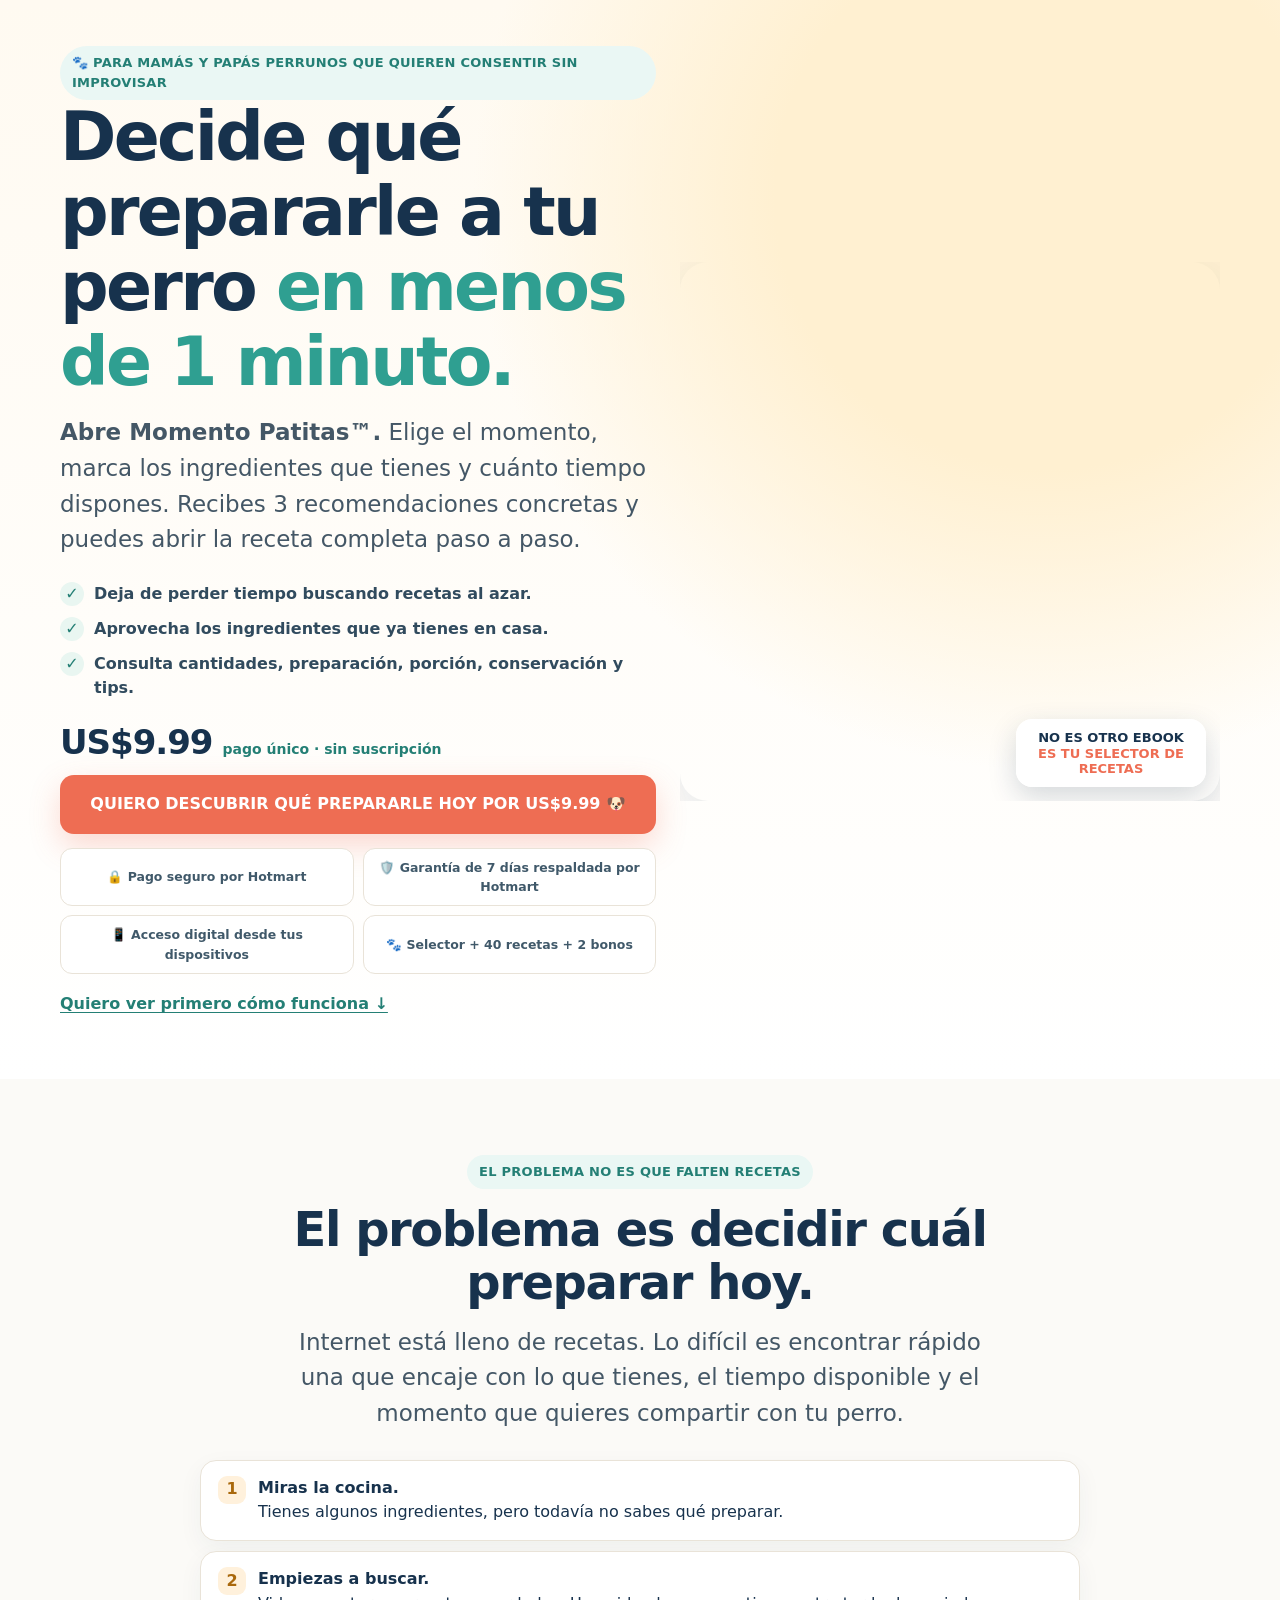
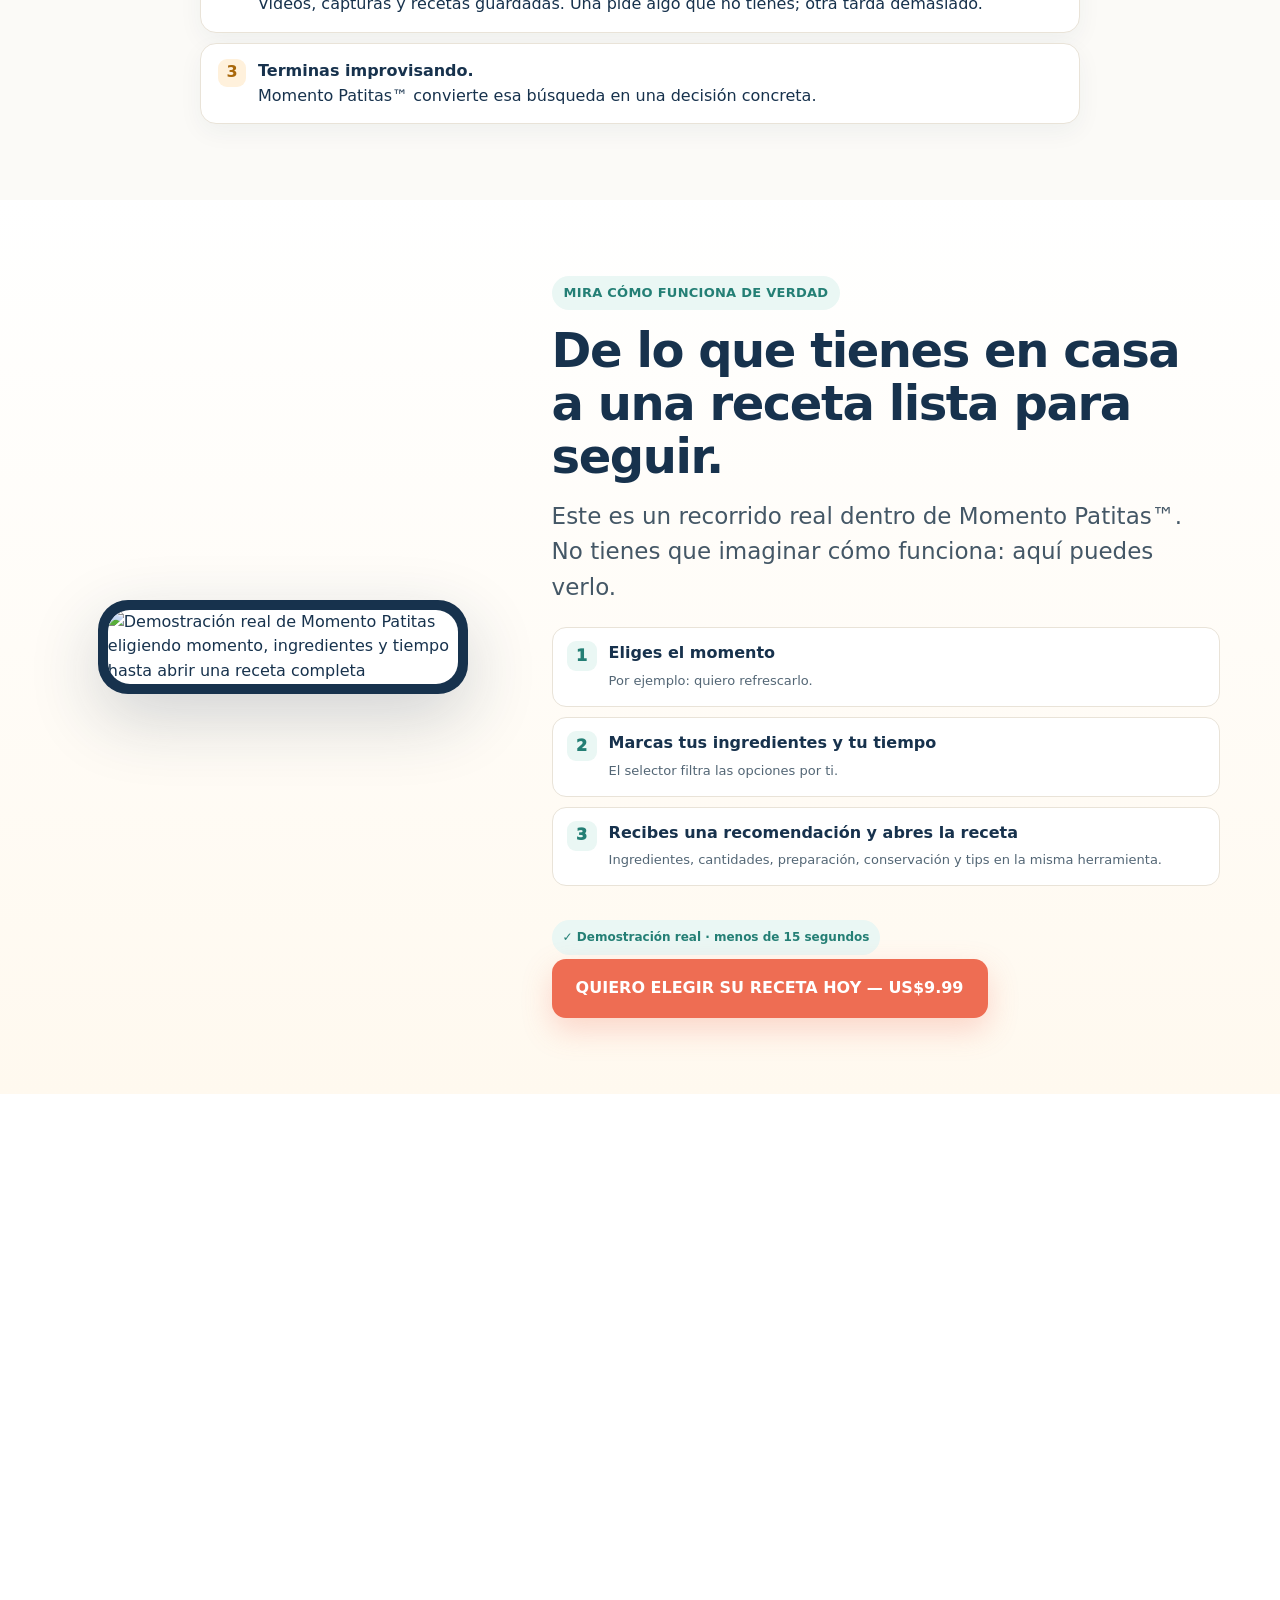
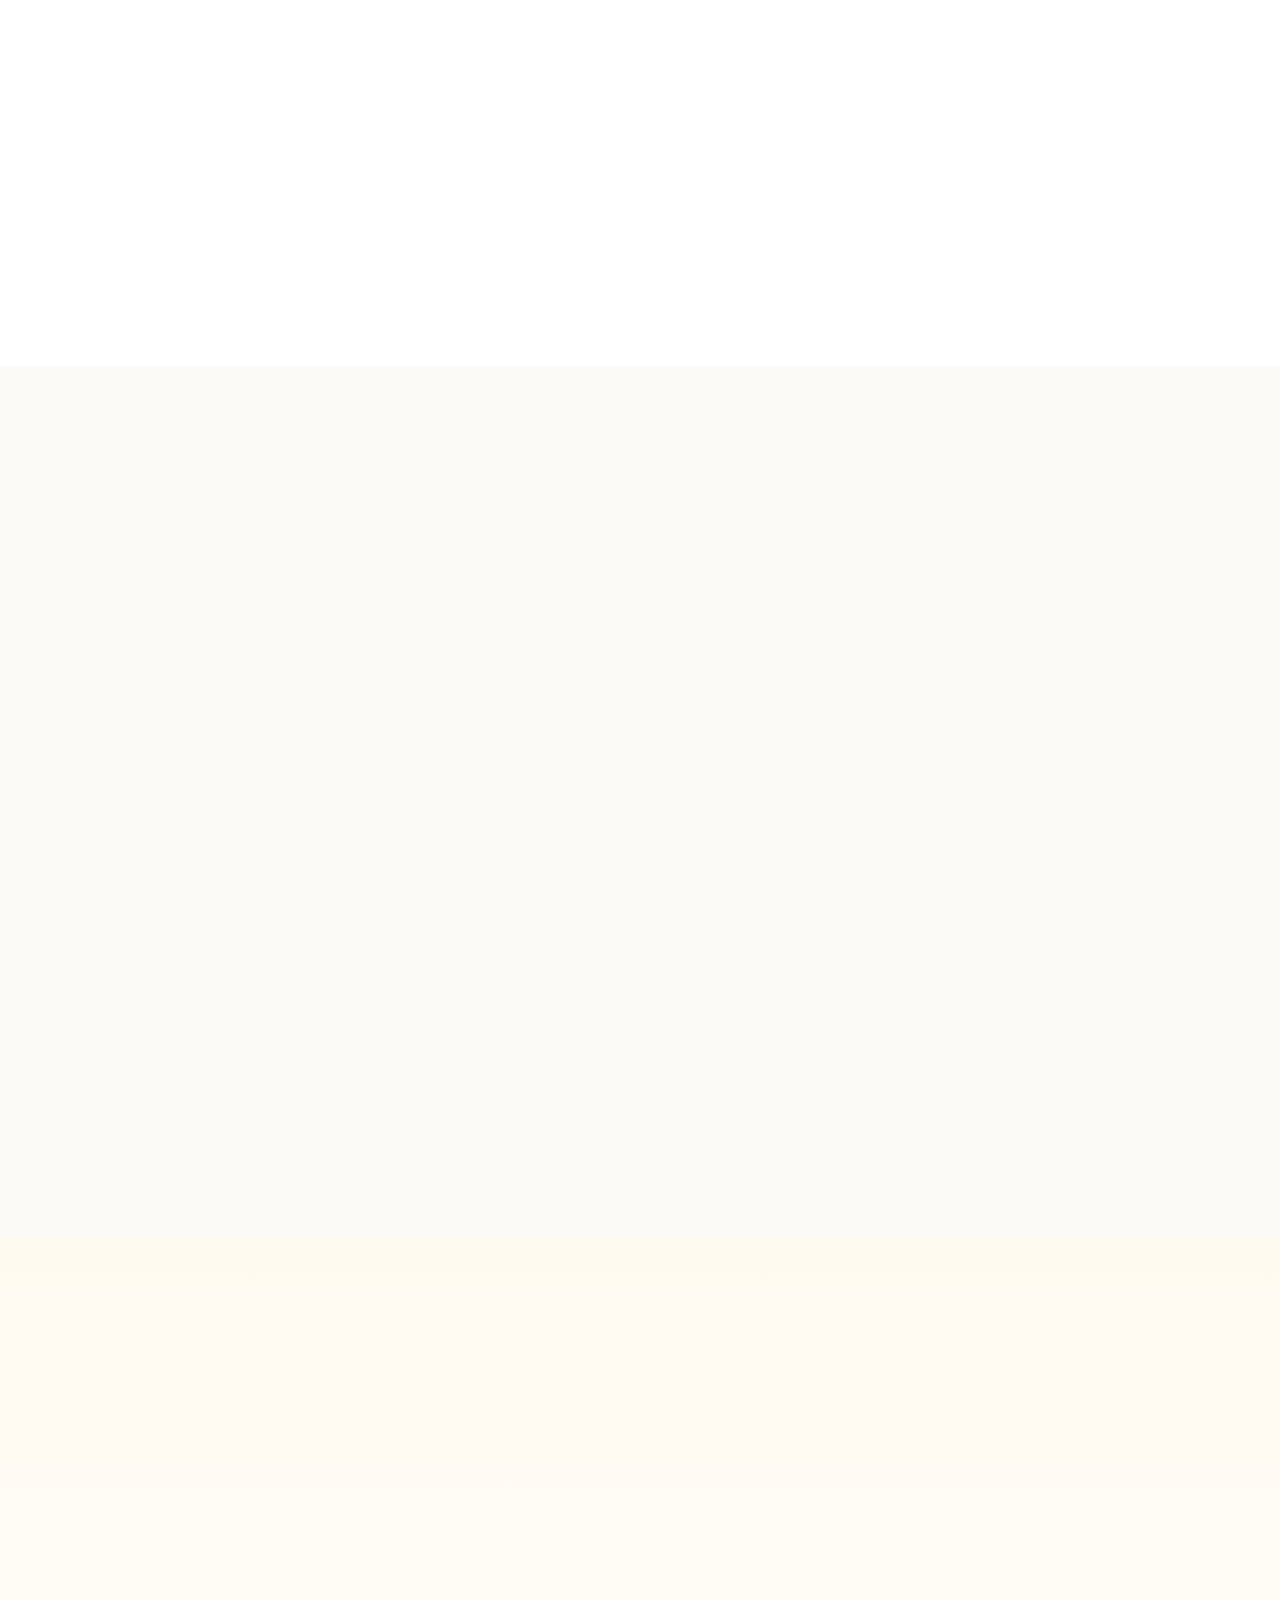
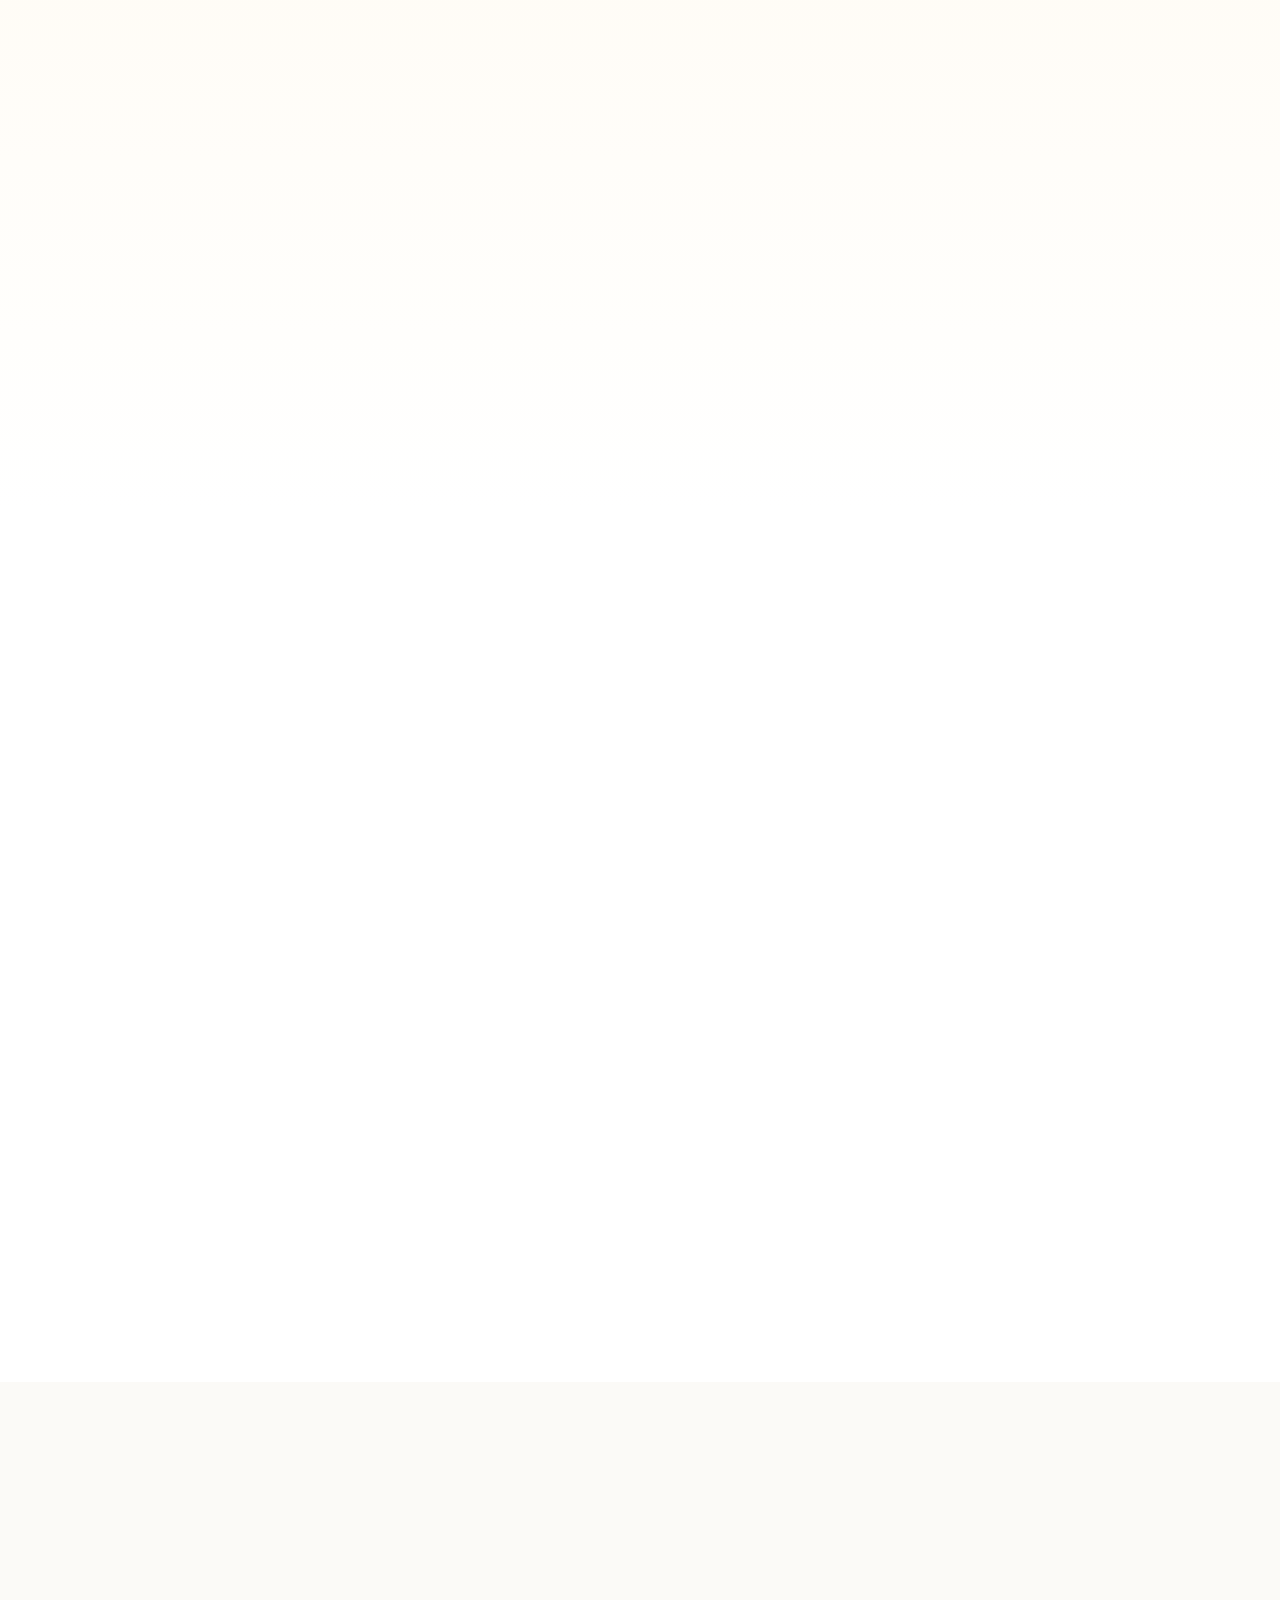
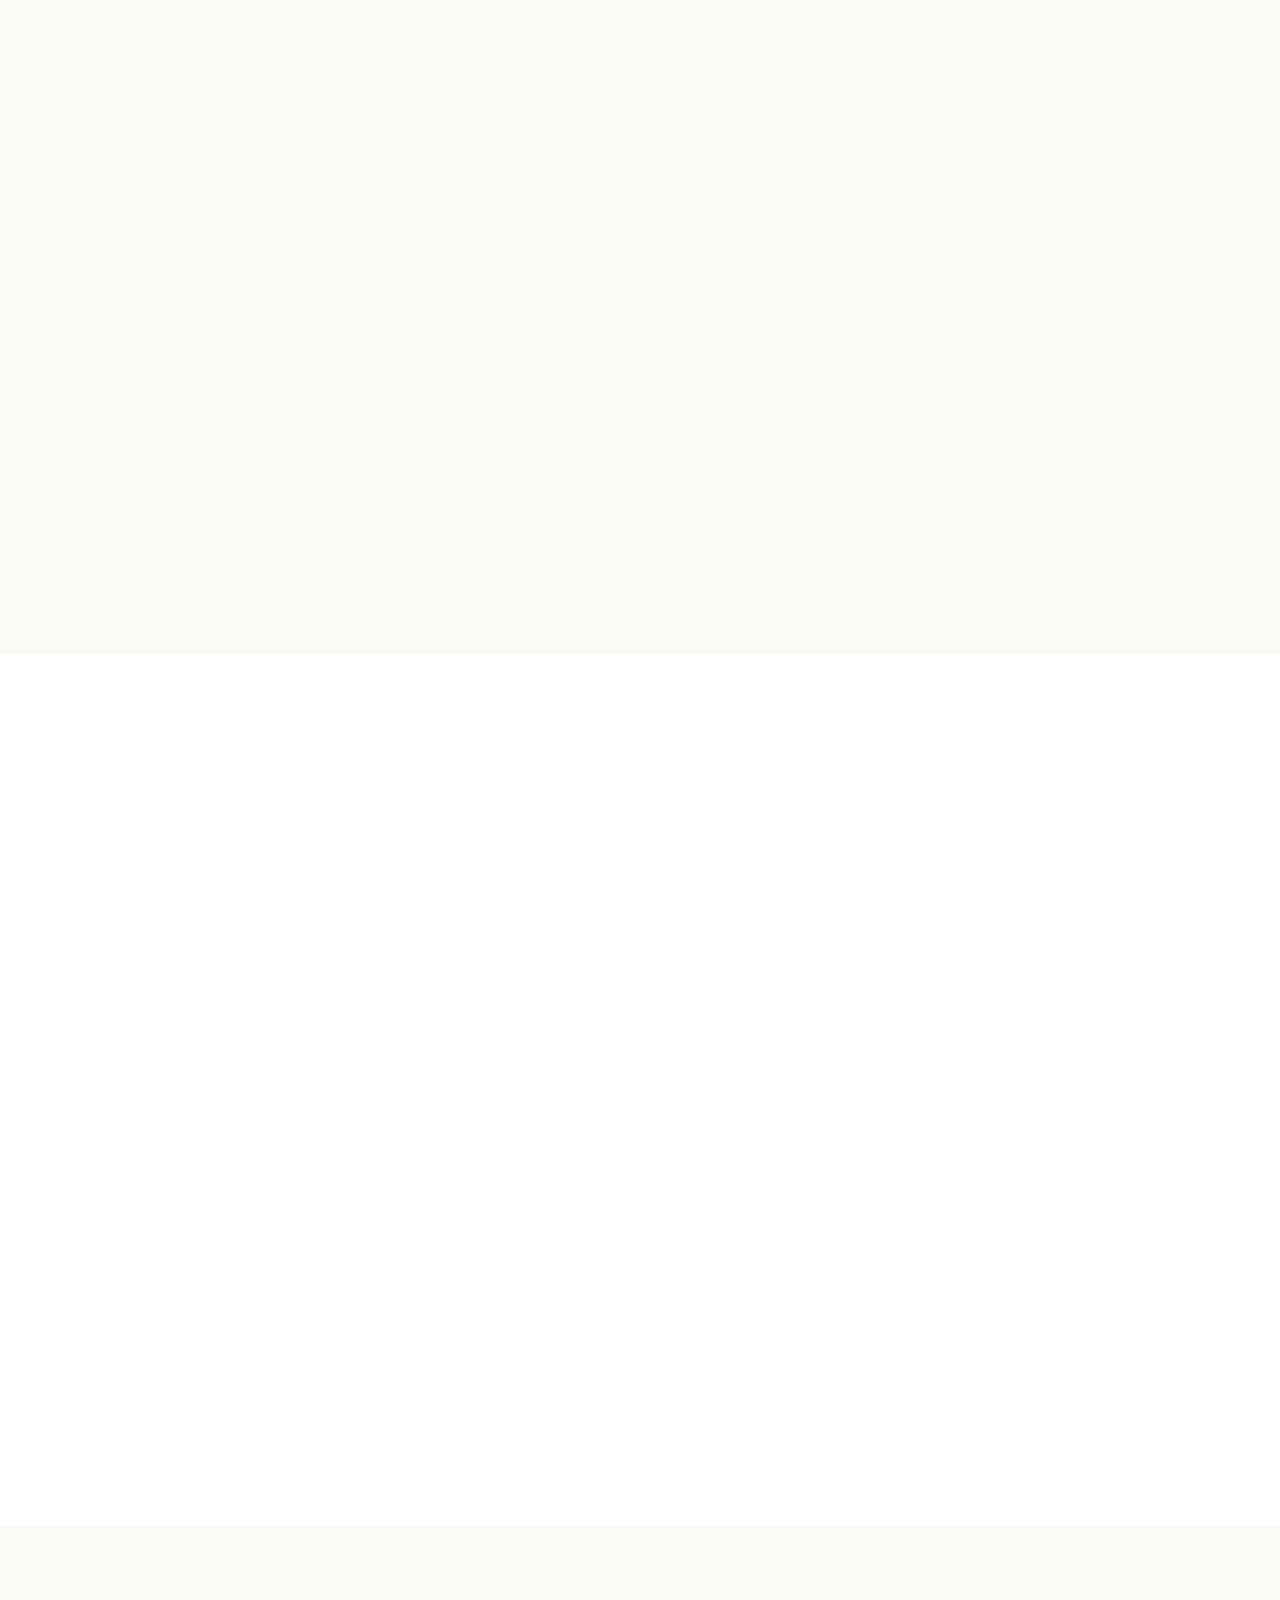
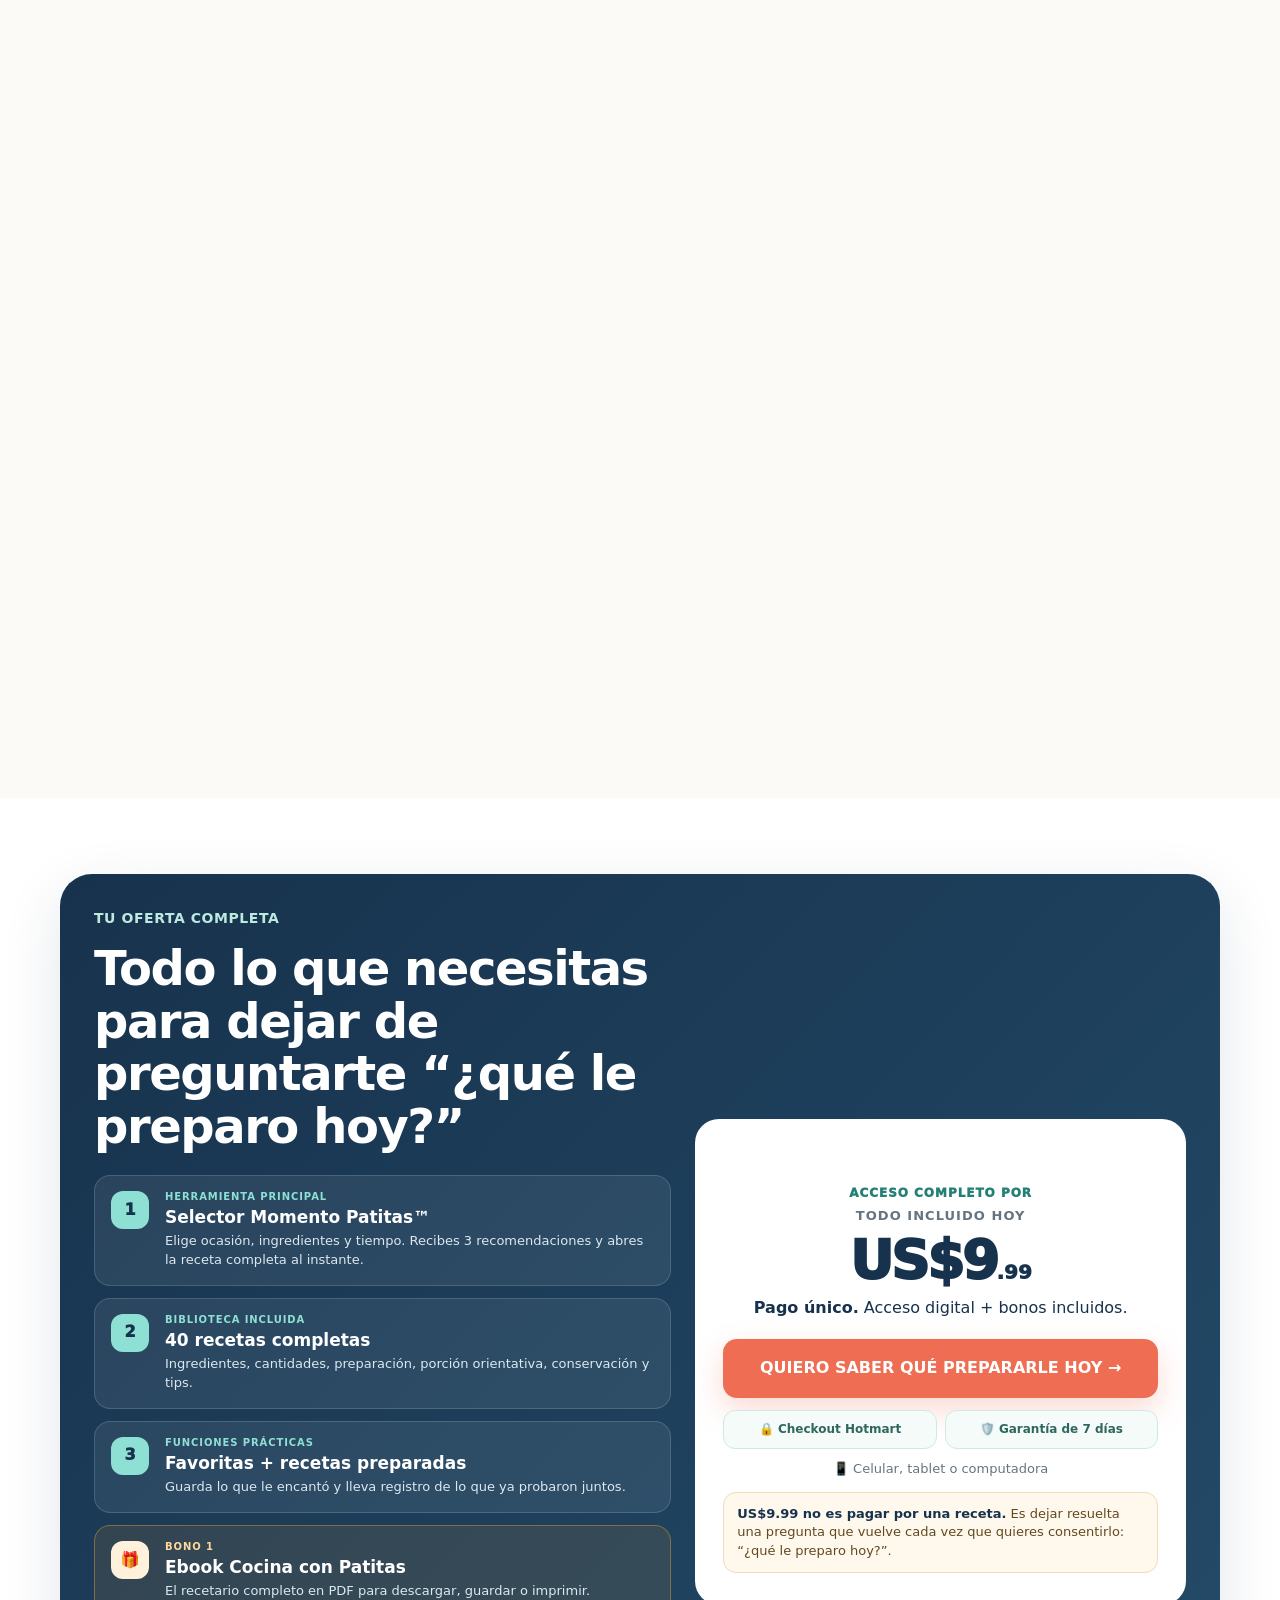
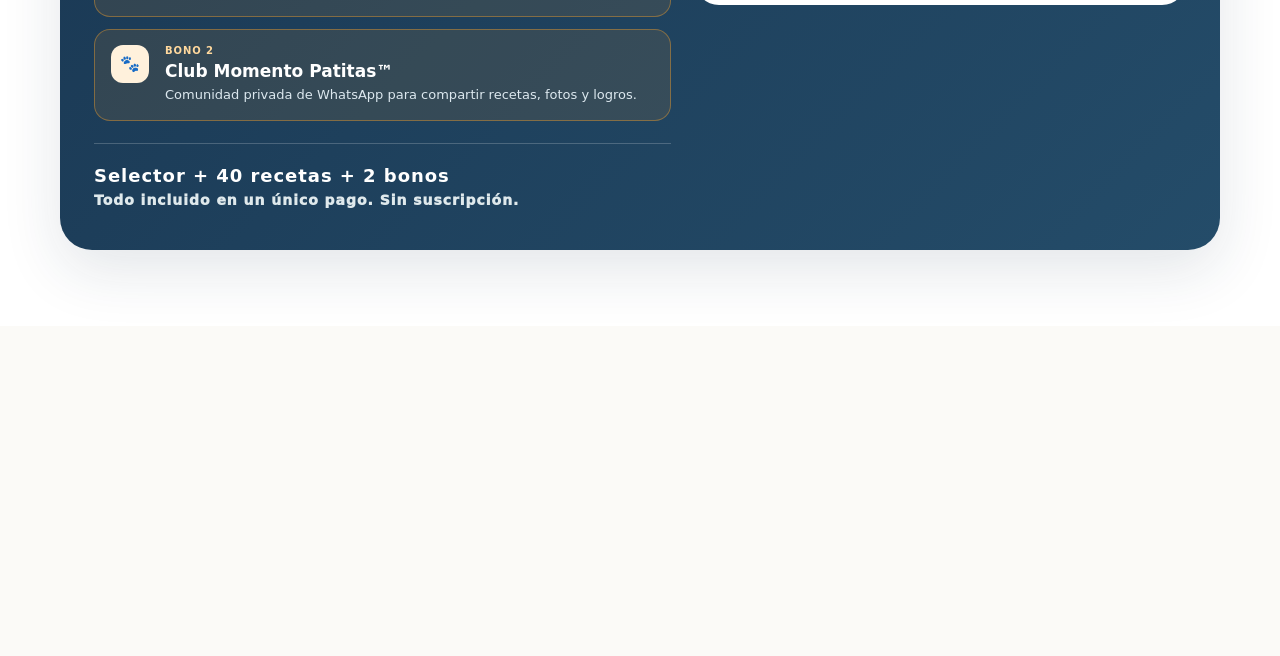
==== commit 44124f23: "Optimiza landing con estructura completa de oferta y garantia Hotmart" ====
--- a/index.html
+++ b/index.html
@@ -4,68 +4,32 @@
 <meta charset="utf-8" />
 <meta name="viewport" content="width=device-width, initial-scale=1" />
 <title>Momento Patitas™ | Decide qué prepararle a tu perro en menos de 1 minuto</title>
-<meta name="description" content="Cada vez que quieras consentir a tu perro, deja de preguntarte qué hacer. Momento Patitas™ usa el momento, los ingredientes que tienes y tu tiempo para recomendarte recetas completas en menos de un minuto." />
+<meta name="description" content="Decide qué prepararle a tu perro en menos de un minuto. Momento Patitas™ usa el momento, los ingredientes que tienes y tu tiempo para recomendarte recetas completas paso a paso." />
 <link rel="preload" as="image" href="https://cdn.shopify.com/s/files/1/0697/0605/5728/files/cocina-patitas-hero-900.webp?v=1792911602" imagesrcset="https://cdn.shopify.com/s/files/1/0697/0605/5728/files/cocina-patitas-hero-480.webp?v=1792911538 480w, https://cdn.shopify.com/s/files/1/0697/0605/5728/files/cocina-patitas-hero-900.webp?v=1792911602 900w" imagesizes="(max-width: 900px) 100vw, 48vw" fetchpriority="high" />
 <link rel="stylesheet" href="styles.css">
-
 <style>
-.hero-price{display:flex;align-items:baseline;gap:10px;margin:18px 0 14px;flex-wrap:wrap}
-.hero-price strong{font-size:32px;line-height:1;color:var(--ink);letter-spacing:-.03em}
-.hero-price span{font-size:14px;font-weight:850;color:var(--teal-dark)}
-.hero-trust{display:grid;grid-template-columns:repeat(2,minmax(0,1fr));gap:9px;margin:14px 0 8px}
-.hero-trust span{display:flex;align-items:center;justify-content:center;text-align:center;min-height:42px;background:#fff;border:1px solid var(--line);border-radius:12px;padding:9px 10px;font-size:12.5px;font-weight:850;color:#40596a}
-.secondary-link{display:inline-block;margin-top:10px;color:var(--teal-dark);font-weight:850;text-decoration:underline;text-underline-offset:3px}
-.center-copy{text-align:center;max-width:860px;margin-left:auto;margin-right:auto}
-.scenario{max-width:880px;margin:28px auto 0;display:grid;gap:10px}
-.scenario-line{display:flex;align-items:flex-start;gap:12px;background:#fff;border:1px solid var(--line);border-radius:16px;padding:15px 17px;box-shadow:0 8px 24px rgba(24,50,77,.05)}
-.scenario-line b{min-width:28px;height:28px;border-radius:9px;background:#fff1dc;color:#a9680c;display:grid;place-items:center}
-.comparison-grid{display:grid;grid-template-columns:repeat(4,minmax(0,1fr));gap:16px;margin-top:30px}
-.comparison-card{background:#fff;border:1px solid var(--line);border-radius:20px;padding:21px;box-shadow:0 10px 30px rgba(24,50,77,.05)}
-.comparison-card strong{display:block;font-size:18px;margin-bottom:8px}
-.comparison-card.highlight{border:2px solid var(--teal);background:#f4fbf9}
-.comparison-card.highlight strong{color:var(--teal-dark)}
-.trust-banner{display:grid;grid-template-columns:repeat(3,minmax(0,1fr));gap:16px;margin-top:30px}
-.trust-card{background:#fff;border:1px solid var(--line);border-radius:20px;padding:22px;text-align:center;box-shadow:0 10px 30px rgba(24,50,77,.05)}
-.trust-card .icon{font-size:30px;margin-bottom:8px}
-.trust-card h3{font-size:20px;margin-bottom:8px}
-.trust-card p{font-size:14px;color:#536675;margin:0}
-.offer-safety{display:grid;grid-template-columns:repeat(2,minmax(0,1fr));gap:8px;margin-top:12px}
-.offer-safety span{background:#f4fbf9;border:1px solid #cfeae4;border-radius:12px;padding:9px 10px;font-size:12px;font-weight:850;color:#2f665e}
-.final-trust{display:flex;justify-content:center;gap:10px;flex-wrap:wrap;margin:14px auto 0}
-.final-trust span{background:#fff;border:1px solid var(--line);padding:8px 11px;border-radius:999px;font-size:12px;font-weight:850}
-@media(max-width:900px){.comparison-grid{grid-template-columns:repeat(2,minmax(0,1fr))}.trust-banner{grid-template-columns:minmax(0,1fr)}}
-@media(max-width:560px){.hero-price{justify-content:center;text-align:center}.hero-trust,.comparison-grid,.offer-safety{grid-template-columns:minmax(0,1fr)}.secondary-link{width:100%;text-align:center}.scenario-line{padding:13px}.hero-copy{text-align:center}.hero-copy ul{text-align:left}}
+.hero-price{display:flex;align-items:baseline;gap:10px;margin:18px 0 14px;flex-wrap:wrap}.hero-price strong{font-size:34px;line-height:1;color:var(--ink);letter-spacing:-.03em}.hero-price span{font-size:14px;font-weight:850;color:var(--teal-dark)}
+.hero-trust{display:grid;grid-template-columns:repeat(2,minmax(0,1fr));gap:9px;margin:14px 0 8px}.hero-trust span{display:flex;align-items:center;justify-content:center;text-align:center;min-height:42px;background:#fff;border:1px solid var(--line);border-radius:12px;padding:9px 10px;font-size:12.5px;font-weight:850;color:#40596a}
+.secondary-link{display:inline-block;margin-top:10px;color:var(--teal-dark);font-weight:850;text-decoration:underline;text-underline-offset:3px}.center-copy{text-align:center;max-width:860px;margin-left:auto;margin-right:auto}
+.scenario{max-width:880px;margin:28px auto 0;display:grid;gap:10px}.scenario-line{display:flex;align-items:flex-start;gap:12px;background:#fff;border:1px solid var(--line);border-radius:16px;padding:15px 17px;box-shadow:0 8px 24px rgba(24,50,77,.05)}.scenario-line b{min-width:28px;height:28px;border-radius:9px;background:#fff1dc;color:#a9680c;display:grid;place-items:center}
+.benefit-grid,.deliverable-grid,.bonus-stack,.trust-banner{display:grid;grid-template-columns:repeat(3,minmax(0,1fr));gap:16px;margin-top:28px}.benefit-card,.deliverable-card,.bonus-card,.trust-card{background:#fff;border:1px solid var(--line);border-radius:20px;padding:22px;box-shadow:0 10px 30px rgba(24,50,77,.05)}.benefit-card .icon,.deliverable-card .icon,.bonus-card .icon,.trust-card .icon{font-size:30px;margin-bottom:8px}.benefit-card h3,.deliverable-card h3,.bonus-card h3,.trust-card h3{font-size:20px;margin-bottom:8px}.benefit-card p,.deliverable-card p,.bonus-card p,.trust-card p{font-size:14px;color:#536675;margin:0}
+.deliverable-card strong{color:var(--teal-dark)}.bonus-card{border:2px solid #cfeae4;background:#f8fffd}.bonus-tag{display:inline-block;background:#e8f7f3;color:var(--teal-dark);font-size:12px;font-weight:900;border-radius:999px;padding:6px 10px;margin-bottom:10px}
+.category-grid{display:grid;grid-template-columns:repeat(5,minmax(0,1fr));gap:12px;margin-top:24px}.category-pill{background:#fff;border:1px solid var(--line);border-radius:16px;padding:16px;text-align:center}.category-pill b{display:block;color:var(--teal-dark);font-size:13px;margin-bottom:4px}.category-pill span{font-size:14px;color:#536675}
+.guarantee-box{max-width:920px;margin:0 auto;background:#f4fbf9;border:2px solid #cfeae4;border-radius:24px;padding:28px;display:grid;grid-template-columns:auto 1fr;gap:18px;align-items:start}.guarantee-icon{font-size:42px}.guarantee-box h2{margin:0 0 8px}.guarantee-box p{margin:0;color:#40596a}.guarantee-box .small{display:block;margin-top:10px;font-size:13px;color:#5b6d78}
+.offer-safety{display:grid;grid-template-columns:repeat(2,minmax(0,1fr));gap:8px;margin-top:12px}.offer-safety span{background:#f4fbf9;border:1px solid #cfeae4;border-radius:12px;padding:9px 10px;font-size:12px;font-weight:850;color:#2f665e}.offer-kicker{font-size:14px;font-weight:900;letter-spacing:.04em;text-transform:uppercase;color:#bde9df;margin-bottom:12px}.offer-total{margin-top:18px;padding-top:18px;border-top:1px solid rgba(255,255,255,.2)}.offer-total b{display:block;font-size:18px;color:#fff}.offer-total span{font-size:14px;color:#dfe9ec}
+.final-trust{display:flex;justify-content:center;gap:10px;flex-wrap:wrap;margin:14px auto 0}.final-trust span{background:#fff;border:1px solid var(--line);padding:8px 11px;border-radius:999px;font-size:12px;font-weight:850}
+.no-fake-urgency{max-width:760px;margin:22px auto 0;text-align:center;font-size:13px;color:#63737d}
+@media(max-width:980px){.benefit-grid,.deliverable-grid,.bonus-stack,.trust-banner{grid-template-columns:repeat(2,minmax(0,1fr))}.category-grid{grid-template-columns:repeat(2,minmax(0,1fr))}}
+@media(max-width:600px){.hero-price{justify-content:center;text-align:center}.hero-trust,.benefit-grid,.deliverable-grid,.bonus-stack,.trust-banner,.offer-safety,.category-grid{grid-template-columns:minmax(0,1fr)}.secondary-link{width:100%;text-align:center}.scenario-line{padding:13px}.hero-copy{text-align:center}.hero-copy ul{text-align:left}.guarantee-box{grid-template-columns:1fr;text-align:center}.guarantee-icon{margin:auto}}
 </style>
-
-<!-- First-party attribution (UTMs + click IDs -> Hotmart) -->
 <script src="tracking.js" defer></script>
-
-<!-- Meta Pixel -->
 <script>
-!function(f,b,e,v,n,t,s)
-{if(f.fbq)return;n=f.fbq=function(){n.callMethod?
-n.callMethod.apply(n,arguments):n.queue.push(arguments)};
-if(!f._fbq)f._fbq=n;n.push=n;n.loaded=!0;n.version='2.0';
-n.queue=[];t=b.createElement(e);t.async=!0;
-t.src=v;s=b.getElementsByTagName(e)[0];
-s.parentNode.insertBefore(t,s)}
-(window, document,'script',
-'https://connect.facebook.net/en_US/fbevents.js');
-
-fbq('init', '3945503179000292');
-fbq('track', 'PageView');
-fbq('track', 'ViewContent', {
-  content_name: 'Momento Patitas™',
-  content_type: 'product',
-  value: 9.99,
-  currency: 'USD'
-});
+!function(f,b,e,v,n,t,s){if(f.fbq)return;n=f.fbq=function(){n.callMethod?n.callMethod.apply(n,arguments):n.queue.push(arguments)};if(!f._fbq)f._fbq=n;n.push=n;n.loaded=!0;n.version='2.0';n.queue=[];t=b.createElement(e);t.async=!0;t.src=v;s=b.getElementsByTagName(e)[0];s.parentNode.insertBefore(t,s)}(window,document,'script','https://connect.facebook.net/en_US/fbevents.js');
+fbq('init','3945503179000292');
+fbq('track','PageView');
+fbq('track','ViewContent',{content_name:'Momento Patitas™',content_type:'product',value:9.99,currency:'USD'});
 </script>
-<noscript>
-<img height="1" width="1" style="display:none"
-src="https://www.facebook.com/tr?id=3945503179000292&ev=PageView&noscript=1"/>
-</noscript>
-<!-- End Meta Pixel -->
+<noscript><img height="1" width="1" style="display:none" src="https://www.facebook.com/tr?id=3945503179000292&ev=PageView&noscript=1"/></noscript>
 </head>
 <body>
 
@@ -73,25 +37,25 @@
   <div class="wrap grid hero-grid">
     <div class="hero-copy">
       <span class="eyebrow">🐾 PARA MAMÁS Y PAPÁS PERRUNOS QUE QUIEREN CONSENTIR SIN IMPROVISAR</span>
-      <h1>Cada vez que quieras consentir a tu perro, <span style="color:var(--teal)">deja de preguntarte qué hacer.</span></h1>
-      <p class="lead"><b>Abre Momento Patitas™ y decide en menos de un minuto.</b> Elige el momento, marca lo que tienes en casa y cuánto tiempo dispones. Recibes opciones concretas y la receta completa paso a paso.</p>
+      <h1>Decide qué prepararle a tu perro <span style="color:var(--teal)">en menos de 1 minuto.</span></h1>
+      <p class="lead"><b>Abre Momento Patitas™.</b> Elige el momento, marca los ingredientes que tienes y cuánto tiempo dispones. Recibes 3 recomendaciones concretas y puedes abrir la receta completa paso a paso.</p>
       <ul>
-        <li>Usa los ingredientes que ya tienes y evita seguir buscando recetas al azar.</li>
-        <li>Recibe 3 recomendaciones según el momento, tus ingredientes y tu tiempo.</li>
-        <li>Abre ingredientes, cantidades, preparación, porción, conservación y tips.</li>
+        <li>Deja de perder tiempo buscando recetas al azar.</li>
+        <li>Aprovecha los ingredientes que ya tienes en casa.</li>
+        <li>Consulta cantidades, preparación, porción, conservación y tips.</li>
       </ul>
-      <div class="hero-price"><strong>US$9.99</strong><span>pago único · acceso digital</span></div>
-      <a class="btn" href="https://pay.hotmart.com/O108188542S?checkoutMode=10">QUIERO DESCUBRIR QUÉ PREPARARLE HOY POR US$9.99 🐶</a>
+      <div class="hero-price"><strong>US$9.99</strong><span>pago único · sin suscripción</span></div>
+      <a class="btn" href="https://pay.hotmart.com/O108188542S?checkoutMode=10">QUIERO SABER QUÉ PREPARARLE HOY POR US$9.99 🐶</a>
       <div class="hero-trust">
         <span>🔒 Pago seguro por Hotmart</span>
-        <span>🛡️ Garantía de 7 días</span>
-        <span>📱 Celular, tablet o computadora</span>
-        <span>🐾 Selector + 40 recetas + bonos</span>
-      </div>
-      <a class="secondary-link" href="#como-funciona">Prefiero ver primero cómo funciona ↓</a>
+        <span>🛡️ Garantía de 7 días respaldada por Hotmart</span>
+        <span>📱 Acceso digital desde tus dispositivos</span>
+        <span>🐾 Selector + 40 recetas + 2 bonos</span>
+      </div>
+      <a class="secondary-link" href="#como-funciona">Quiero ver primero cómo funciona ↓</a>
     </div>
     <div class="hero-art">
-      <img src="https://cdn.shopify.com/s/files/1/0697/0605/5728/files/cocina-patitas-hero-900.webp?v=1792911602" srcset="https://cdn.shopify.com/s/files/1/0697/0605/5728/files/cocina-patitas-hero-480.webp?v=1792911538 480w, https://cdn.shopify.com/s/files/1/0697/0605/5728/files/cocina-patitas-hero-900.webp?v=1792911602 900w" sizes="(max-width: 900px) 100vw, 48vw" width="900" height="1125" loading="eager" decoding="async" fetchpriority="high" alt="Momento Patitas para elegir recetas caseras para perros" />
+      <img src="https://cdn.shopify.com/s/files/1/0697/0605/5728/files/cocina-patitas-hero-900.webp?v=1792911602" srcset="https://cdn.shopify.com/s/files/1/0697/0605/5728/files/cocina-patitas-hero-480.webp?v=1792911538 480w, https://cdn.shopify.com/s/files/1/0697/0605/5728/files/cocina-patitas-hero-900.webp?v=1792911602 900w" sizes="(max-width: 900px) 100vw, 48vw" width="900" height="1125" loading="eager" decoding="async" fetchpriority="high" alt="Momento Patitas selector de recetas para perros" />
       <div class="badge">NO ES OTRO EBOOK<br><span style="color:var(--coral)">ES TU SELECTOR DE RECETAS</span></div>
     </div>
   </div>
@@ -100,38 +64,28 @@
 <section class="section alt">
   <div class="wrap">
     <div class="center-copy">
-      <span class="eyebrow">SI ESTO TE PASA, MOMENTO PATITAS™ ES PARA TI</span>
-      <h2 style="margin-top:14px">Quieres darle algo especial. El problema empieza cuando toca decidir qué.</h2>
-      <p class="lead" style="margin-left:auto;margin-right:auto">No te faltan recetas en internet. Te falta una forma rápida de elegir una que encaje con lo que tienes, el tiempo disponible y el momento que quieres compartir con tu perro.</p>
+      <span class="eyebrow">EL PROBLEMA NO ES QUE FALTEN RECETAS</span>
+      <h2 style="margin-top:14px">El problema es decidir cuál preparar hoy.</h2>
+      <p class="lead" style="margin-left:auto;margin-right:auto">Internet está lleno de recetas. Lo difícil es encontrar rápido una que encaje con lo que tienes, el tiempo disponible y el momento que quieres compartir con tu perro.</p>
     </div>
     <div class="scenario">
-      <div class="scenario-line"><b>1</b><div><strong>Miras la cocina.</strong><br>Tienes banana, avena, quizá un huevo… pero todavía no sabes qué preparar.</div></div>
+      <div class="scenario-line"><b>1</b><div><strong>Miras la cocina.</strong><br>Tienes algunos ingredientes, pero todavía no sabes qué preparar.</div></div>
       <div class="scenario-line"><b>2</b><div><strong>Empiezas a buscar.</strong><br>Videos, capturas y recetas guardadas. Una pide algo que no tienes; otra tarda demasiado.</div></div>
-      <div class="scenario-line"><b>3</b><div><strong>Terminas improvisando.</strong><br>Momento Patitas™ elimina esa indecisión: marcas lo que tienes y te ayuda a escoger.</div></div>
-    </div>
-  </div>
-</section>
-
-<section class="section soft">
-  <div class="wrap offer promise-offer">
-    <span class="eyebrow" style="background:rgba(255,255,255,.12);color:#fff">LA PROMESA DE MOMENTO PATITAS™</span>
-    <h2 style="margin-top:14px">De “¿qué le preparo?” a una receta concreta lista para seguir en menos de un minuto.</h2>
-    <p class="muted" style="font-size:18px;max-width:900px">Cada vez que quieras consentir a tu perro, deja de volver a empezar desde cero. Abre Momento Patitas™, responde tres cosas y decide qué preparar.</p>
+      <div class="scenario-line"><b>3</b><div><strong>Terminas improvisando.</strong><br>Momento Patitas™ convierte esa búsqueda en una decisión concreta.</div></div>
+    </div>
   </div>
 </section>
 
 <section class="section">
   <div class="wrap">
     <div class="center-copy">
-      <span class="eyebrow">LA DIFERENCIA NO ES TENER MÁS RECETAS</span>
-      <h2 style="margin-top:14px">Es dejar de perder tiempo decidiendo cuál hacer.</h2>
-      <p class="lead" style="margin-left:auto;margin-right:auto">Las recetas gratis siguen siendo útiles. Momento Patitas™ resuelve otra parte del problema: convertir tus ingredientes y tu tiempo disponible en una decisión concreta.</p>
-    </div>
-    <div class="comparison-grid">
-      <div class="comparison-card"><strong>Google</strong><p>Te da muchas opciones y tú filtras cuál podría servirte.</p></div>
-      <div class="comparison-card"><strong>Videos y redes</strong><p>Te inspiran, pero vuelves a buscar cada vez que necesitas una idea.</p></div>
-      <div class="comparison-card"><strong>Un recetario</strong><p>Te entrega una biblioteca, pero la decisión de hoy sigue siendo tuya.</p></div>
-      <div class="comparison-card highlight"><strong>Momento Patitas™</strong><p>Le dices qué momento buscas, qué tienes y cuánto tiempo dispones. Te ayuda a elegir.</p></div>
+      <span class="eyebrow">LO QUE CAMBIA EN TU DÍA A DÍA</span>
+      <h2 style="margin-top:14px">Menos búsqueda. Menos dudas. Más momentos con tu perro.</h2>
+    </div>
+    <div class="benefit-grid">
+      <div class="benefit-card"><div class="icon">⚡</div><h3>Decides más rápido</h3><p>Responde tres cosas y recibe opciones concretas sin empezar desde cero.</p></div>
+      <div class="benefit-card"><div class="icon">🥣</div><h3>Aprovechas lo que tienes</h3><p>El selector toma en cuenta tus ingredientes para ayudarte a elegir.</p></div>
+      <div class="benefit-card"><div class="icon">🐾</div><h3>Varías sin complicarte</h3><p>40 recetas organizadas para distintos momentos, texturas y ocasiones.</p></div>
     </div>
   </div>
 </section>
@@ -141,10 +95,10 @@
     <span class="eyebrow">ASÍ FUNCIONA MOMENTO PATITAS™</span>
     <h2 style="margin-top:14px">Tres respuestas. Una decisión mucho más fácil.</h2>
     <div class="grid mechanism">
-      <div class="step"><h3>Elige el momento</h3><p>Premiarlo, refrescarlo, celebrar, entrenar, preparar algo suave o simplemente consentirlo.</p></div>
-      <div class="step"><h3>Marca lo que tienes</h3><p>Banana, avena, pollo, calabaza, yogur, zanahoria y otros ingredientes cotidianos.</p></div>
-      <div class="step"><h3>Dinos tu tiempo</h3><p>5–10 minutos, 15–30 minutos o sin importar cuánto tarde.</p></div>
-      <div class="step"><h3>Recibe tu receta</h3><p>Obtienes una opción principal + alternativas y puedes abrir la receta completa al instante.</p></div>
+      <div class="step"><h3>1. Elige el momento</h3><p>Premiarlo, refrescarlo, celebrar, entrenar, preparar algo suave o simplemente consentirlo.</p></div>
+      <div class="step"><h3>2. Marca lo que tienes</h3><p>Banana, avena, pollo, calabaza, yogur, zanahoria y otros ingredientes cotidianos.</p></div>
+      <div class="step"><h3>3. Dinos tu tiempo</h3><p>5–10 minutos, 15–30 minutos o sin importar cuánto tarde.</p></div>
+      <div class="step"><h3>4. Recibe 3 opciones</h3><p>Elige una recomendación y abre la receta completa al instante.</p></div>
     </div>
   </div>
 </section>
@@ -156,16 +110,16 @@
       <div class="mock-step"><small>1 · MOMENTO</small><strong>🦴 Quiero premiarlo</strong></div>
       <div class="mock-step"><small>2 · TENGO EN CASA</small><div class="mock-chips"><span>Banana</span><span>Avena</span><span>Huevo</span></div></div>
       <div class="mock-step"><small>3 · TIEMPO</small><strong>🍪 15–30 min</strong></div>
-      <div class="mock-result"><small>RECOMENDACIÓN</small><h3>Galletitas de banana y avena</h3><p>Ingredientes, cantidades, preparación, porción, conservación y tips dentro de la misma herramienta.</p></div>
+      <div class="mock-result"><small>RECOMENDACIÓN</small><h3>Galletitas de banana y avena</h3><p>Abre la receta y sigue ingredientes, cantidades, preparación, porción, conservación y tips.</p></div>
     </div>
     <div>
       <span class="eyebrow">NO TE ENTREGA SOLO UNA IDEA</span>
-      <h2 style="margin-top:14px">Te muestra exactamente cómo llevarla a la cocina</h2>
+      <h2 style="margin-top:14px">Te lleva de la indecisión a una receta lista para seguir.</h2>
       <div class="stack">
-        <div class="item"><div class="num">01</div><div><b>Ingredientes y cantidades</b><br><span>Ves exactamente qué necesitas y qué ingredientes ya tienes marcados.</span></div></div>
-        <div class="item"><div class="num">02</div><div><b>Preparación paso a paso</b><br><span>Abres la receta completa directamente dentro de Momento Patitas™.</span></div></div>
-        <div class="item"><div class="num">03</div><div><b>Porción y conservación</b><br><span>Incluye orientación práctica para servir y guardar cada preparación.</span></div></div>
-        <div class="item"><div class="num">04</div><div><b>Favoritas y ya preparadas</b><br><span>Guarda lo que le encantó y lleva registro de las recetas que ya probaron juntos.</span></div></div>
+        <div class="item"><div class="num">01</div><div><b>Ingredientes y cantidades</b><br><span>Ves exactamente qué necesitas.</span></div></div>
+        <div class="item"><div class="num">02</div><div><b>Preparación paso a paso</b><br><span>La receta completa dentro de Momento Patitas™.</span></div></div>
+        <div class="item"><div class="num">03</div><div><b>Porción y conservación</b><br><span>Orientación práctica para servir y guardar.</span></div></div>
+        <div class="item"><div class="num">04</div><div><b>Favoritas y ya preparadas</b><br><span>Guarda lo que más le gustó y lleva registro.</span></div></div>
       </div>
     </div>
   </div>
@@ -173,63 +127,68 @@
 
 <section class="section">
   <div class="wrap">
-    <span class="eyebrow">40 RECETAS COMPLETAS DESDE EL PRIMER DÍA</span>
-    <h2 style="margin-top:14px">El selector decide contigo. La biblioteca te da variedad.</h2>
-    <p class="lead">Momento Patitas™ arranca con 40 recetas organizadas para distintos momentos, texturas y formas de compartir con tu perro.</p>
-    <div class="grid cats">
-      <div class="card cat"><img src="https://cdn.shopify.com/s/files/1/0697/0605/5728/files/cocina-patitas-horneadas-900.webp?v=1792911618" loading="lazy" decoding="async" alt="Recetas horneadas para perros"><div class="body"><small>8 RECETAS</small><h3>Premiarlo</h3><p>Galletitas y bocados horneados para tener algo rico a mano.</p></div></div>
-      <div class="card cat"><img src="https://cdn.shopify.com/s/files/1/0697/0605/5728/files/cocina-patitas-ingredientes-900.webp?v=1792911625" loading="lazy" decoding="async" alt="Recetas suaves para perros"><div class="body"><small>8 RECETAS</small><h3>Algo suave</h3><p>Muffins, panqueques y bocados tiernos para variar la textura.</p></div></div>
-      <div class="card cat"><img src="https://cdn.shopify.com/s/files/1/0697/0605/5728/files/cocina-patitas-frias-900.webp?v=1792911640" loading="lazy" decoding="async" alt="Recetas frías para perros"><div class="body"><small>8 RECETAS</small><h3>Refrescarlo</h3><p>Heladitos y cubitos para los días en que quieres darle algo fresco.</p></div></div>
-      <div class="card cat"><img src="https://cdn.shopify.com/s/files/1/0697/0605/5728/files/cocina-patitas-celebracion-900.webp?v=1792911650" loading="lazy" decoding="async" alt="Recetas de celebración para perros"><div class="body"><small>8 RECETAS</small><h3>Celebrar</h3><p>Tortitas, cupcakes y donitas para cumpleaños y días especiales.</p></div></div>
-    </div>
-    <div class="card" style="margin-top:24px;display:grid;grid-template-columns:minmax(180px,340px) 1fr;gap:24px;align-items:center">
-      <img src="https://cdn.shopify.com/s/files/1/0697/0605/5728/files/cocina-patitas-entrenamiento-900.webp?v=1792911660" loading="lazy" decoding="async" alt="Premios para entrenamiento de perros" style="border-radius:18px;width:100%">
-      <div><small style="font-weight:900;color:var(--teal-dark)">8 RECETAS</small><h3>Entrenar y enriquecer</h3><p>Premios pequeños y opciones para lick mat pensadas para sesiones de aprendizaje y juegos.</p></div>
+    <div class="center-copy">
+      <span class="eyebrow">TODO LO QUE RECIBES DESDE EL PRIMER DÍA</span>
+      <h2 style="margin-top:14px">No compras “unas recetas”. Recibes un sistema completo para decidir y preparar.</h2>
+      <p class="lead" style="margin-left:auto;margin-right:auto">Todo está pensado para que pases menos tiempo buscando y más tiempo disfrutando el momento con tu perro.</p>
+    </div>
+    <div class="deliverable-grid">
+      <div class="deliverable-card"><div class="icon">🎯</div><h3>Selector Momento Patitas™</h3><p>Filtra por momento, ingredientes y tiempo disponible.</p></div>
+      <div class="deliverable-card"><div class="icon">3️⃣</div><h3>3 recomendaciones por búsqueda</h3><p>Recibe una opción principal y alternativas para elegir mejor.</p></div>
+      <div class="deliverable-card"><div class="icon">📚</div><h3><strong>40 recetas completas</strong></h3><p>Biblioteca organizada para distintos momentos y preparaciones.</p></div>
+      <div class="deliverable-card"><div class="icon">🧾</div><h3>Recetas paso a paso</h3><p>Ingredientes, cantidades, preparación, porción, conservación y tips.</p></div>
+      <div class="deliverable-card"><div class="icon">❤️</div><h3>Favoritas</h3><p>Guarda las recetas que más le gustaron para encontrarlas rápido.</p></div>
+      <div class="deliverable-card"><div class="icon">✅</div><h3>Registro de preparadas</h3><p>Lleva control de lo que ya probaron juntos.</p></div>
+    </div>
+    <div class="category-grid">
+      <div class="category-pill"><b>8 RECETAS</b><span>Premiarlo</span></div>
+      <div class="category-pill"><b>8 RECETAS</b><span>Algo suave</span></div>
+      <div class="category-pill"><b>8 RECETAS</b><span>Refrescarlo</span></div>
+      <div class="category-pill"><b>8 RECETAS</b><span>Celebrar</span></div>
+      <div class="category-pill"><b>8 RECETAS</b><span>Entrenar y enriquecer</span></div>
     </div>
   </div>
 </section>
 
 <section class="section alt">
-  <div class="wrap grid preview-grid bonus-grid">
-    <div>
-      <span class="eyebrow">BONO INCLUIDO</span>
-      <h2 style="margin-top:14px">También te llevas Cocina con Patitas en PDF</h2>
-      <p class="lead">Si algún día quieres desconectarte, imprimir hojas o guardar una copia, tienes el recetario completo como respaldo descargable.</p>
-      <div class="checks">
-        <div class="check"><div class="dot">✓</div><div><b>40 recetas completas</b><span>La misma biblioteca en formato descargable.</span></div></div>
-        <div class="check"><div class="dot">✓</div><div><b>Semáforo de ingredientes</b><span>Referencia visual de ingredientes a usar, moderar o evitar.</span></div></div>
-        <div class="check"><div class="dot">✓</div><div><b>Planificación práctica</b><span>Lista de compras, favoritos y organización semanal.</span></div></div>
-      </div>
-    </div>
-    <div class="preview-image"><img src="https://cdn.shopify.com/s/files/1/0697/0605/5728/files/cocina-patitas-portada-900.webp?v=1792911670" loading="lazy" decoding="async" alt="Ebook Cocina con Patitas incluido como bono" /></div>
-  </div>
-</section>
-
-<section class="section soft">
-  <div class="wrap">
-    <span class="eyebrow">🎁 BONO DE COMUNIDAD</span>
-    <h2 style="margin-top:14px">No solo preparas recetas. También compartes tus Momentos Patitas.</h2>
-    <p class="lead">Con tu compra recibes acceso al <b>Club Momento Patitas™</b>, una comunidad privada en WhatsApp para compartir fotos, recetas preparadas, favoritos y esos pequeños logros que hacen especial la vida con tu perro.</p>
-    <div class="grid pain-grid" style="margin-top:28px">
-      <div class="card"><div class="icon">📸</div><h3>Comparte sus favoritos</h3><p>Sube una foto de lo que preparaste y cuéntanos cuál receta hizo mover más la cola.</p></div>
-      <div class="card"><div class="icon">🐾</div><h3>Celebra tus logros</h3><p>Comparte tus avances y descubre lo que están preparando otros papás y mamás perrunos.</p></div>
-      <div class="card"><div class="icon">💛</div><h3>Forma parte del club</h3><p>Recibe novedades de Momento Patitas™ y vive la experiencia acompañado de una comunidad con el mismo interés.</p></div>
-    </div>
-    <div class="note" style="margin-top:24px"><b>Importante:</b> el enlace privado al Club se entrega después de la compra. La comunidad es para compartir experiencias y contenido educativo; no reemplaza orientación veterinaria ni soporte médico.</div>
+  <div class="wrap">
+    <div class="center-copy">
+      <span class="eyebrow">🎁 ADEMÁS, TE LLEVAS 2 BONOS</span>
+      <h2 style="margin-top:14px">Más formas de aprovechar Momento Patitas™ sin pagar extra.</h2>
+    </div>
+    <div class="bonus-stack">
+      <div class="bonus-card">
+        <span class="bonus-tag">BONO #1 INCLUIDO</span>
+        <div class="icon">📘</div>
+        <h3>Cocina con Patitas en PDF</h3>
+        <p>Tu recetario descargable de respaldo con 40 recetas, semáforo de ingredientes y herramientas de organización. Ideal para guardar, imprimir o consultar sin depender del selector.</p>
+      </div>
+      <div class="bonus-card">
+        <span class="bonus-tag">BONO #2 INCLUIDO</span>
+        <div class="icon">💬</div>
+        <h3>Club Momento Patitas™</h3>
+        <p>Comunidad privada en WhatsApp para compradores donde puedes compartir fotos, recetas preparadas, favoritos y experiencias con otros papás y mamás perrunos.</p>
+      </div>
+      <div class="bonus-card">
+        <span class="bonus-tag">TODO EN UNA SOLA COMPRA</span>
+        <div class="icon">🐶</div>
+        <h3>Acceso digital práctico</h3>
+        <p>Usa Momento Patitas™ desde celular, tablet o computadora. Un solo pago de US$9.99, sin suscripción.</p>
+      </div>
+    </div>
   </div>
 </section>
 
 <section class="section">
   <div class="wrap">
-    <div class="center-copy">
-      <span class="eyebrow">COMPRA CON TRANQUILIDAD</span>
-      <h2 style="margin-top:14px">La decisión de probarlo también debe sentirse fácil.</h2>
-      <p class="lead" style="margin-left:auto;margin-right:auto">Por eso reducimos las principales dudas antes de llevarte al checkout.</p>
-    </div>
-    <div class="trust-banner">
-      <div class="trust-card"><div class="icon">🔒</div><h3>Pago seguro por Hotmart</h3><p>El pago se procesa en la plataforma de Hotmart. Nosotros no te pedimos los datos de tu tarjeta dentro de esta página.</p></div>
-      <div class="trust-card"><div class="icon">🛡️</div><h3>Garantía de 7 días</h3><p>Tienes 7 días de garantía para solicitar el reembolso si decides que Momento Patitas™ no es para ti.</p></div>
-      <div class="trust-card"><div class="icon">📱</div><h3>Acceso digital</h3><p>Después de completar tu compra podrás usar Momento Patitas™ desde celular, tablet o computadora.</p></div>
+    <div class="guarantee-box">
+      <div class="guarantee-icon">🛡️</div>
+      <div>
+        <span class="eyebrow">GARANTÍA DE 7 DÍAS RESPALDADA POR HOTMART</span>
+        <h2>Prueba Momento Patitas™ con tranquilidad.</h2>
+        <p>Tu compra cuenta con un plazo de garantía de 7 días. Si dentro de ese periodo decides que Momento Patitas™ no es para ti, puedes solicitar el reembolso siguiendo el proceso de Hotmart.</p>
+        <span class="small">El pago se procesa en Hotmart. Esta página no solicita ni almacena los datos de tu tarjeta.</span>
+      </div>
     </div>
   </div>
 </section>
@@ -237,53 +196,49 @@
 <section class="section" id="oferta">
   <div class="wrap offer grid offer-grid">
     <div>
-      <span class="eyebrow" style="background:rgba(255,255,255,.12);color:#fff">ACCESO COMPLETO A MOMENTO PATITAS™</span>
-      <h2 style="margin-top:14px">La próxima vez que quieras consentirlo, no vuelvas a empezar buscando. Abre Momento Patitas™ y decide.</h2>
-      <p class="muted">Convierte lo que tienes en casa, el momento y tu tiempo disponible en una receta concreta que puedas seguir de principio a fin.</p>
+      <div class="offer-kicker">TU OFERTA COMPLETA</div>
+      <h2>Todo lo que necesitas para dejar de preguntarte “¿qué le preparo hoy?”</h2>
       <div class="value-list">
-        <div class="value-item"><b>Selector Momento Patitas™</b> por ocasión, ingredientes y tiempo</div>
-        <div class="value-item"><b>40 recetas completas</b> dentro de la herramienta</div>
-        <div class="value-item"><b>3 recomendaciones</b> cada vez que haces una búsqueda</div>
-        <div class="value-item">Ingredientes, cantidades y preparación paso a paso</div>
-        <div class="value-item">Porción orientativa, conservación y tips</div>
-        <div class="value-item">Favoritas + registro de recetas preparadas</div>
-        <div class="value-item"><b>BONO 1:</b> Ebook Cocina con Patitas descargable</div>
-        <div class="value-item"><b>BONO 2:</b> Acceso al Club Momento Patitas™ en WhatsApp</div>
-      </div>
-      <p class="note" style="background:rgba(255,255,255,.08);border-left-color:#8de0d3;color:#eaf4f8"><b>La diferencia:</b> otros productos te entregan recetas. Momento Patitas™ te ayuda a decidir cuál preparar hoy y te enseña cómo hacerla.</p>
+        <div class="value-item"><b>✓ Selector Momento Patitas™</b> por momento, ingredientes y tiempo</div>
+        <div class="value-item"><b>✓ 3 recomendaciones</b> en cada búsqueda</div>
+        <div class="value-item"><b>✓ 40 recetas completas</b> dentro de la herramienta</div>
+        <div class="value-item">✓ Ingredientes, cantidades y preparación paso a paso</div>
+        <div class="value-item">✓ Porción, conservación y tips</div>
+        <div class="value-item">✓ Favoritas + registro de preparadas</div>
+        <div class="value-item"><b>🎁 BONO #1:</b> Ebook Cocina con Patitas descargable</div>
+        <div class="value-item"><b>🎁 BONO #2:</b> Club Momento Patitas™ en WhatsApp</div>
+      </div>
+      <div class="offer-total"><b>Selector + 40 recetas + 2 bonos</b><span>Todo incluido en un único pago. Sin suscripción.</span></div>
     </div>
     <div class="price-box">
-      <div class="price-label">ACCESO COMPLETO</div>
+      <div class="price-label">TODO INCLUIDO HOY</div>
       <div class="price">US$9<small>.99</small></div>
-      <p><b>Un solo pago</b> para dejar de improvisar cada vez que quieras consentirlo.</p>
-      <div class="scarcity-note">🐾 Selector + 40 recetas + ebook + Club Momento Patitas™.</div>
-      <a class="btn" style="width:100%" href="https://pay.hotmart.com/O108188542S?checkoutMode=10">QUIERO MOMENTO PATITAS™ POR US$9.99 →</a>
-      <div class="offer-safety">
-        <span>🔒 Pago seguro por Hotmart</span>
-        <span>🛡️ Garantía de 7 días</span>
-      </div>
-      <div class="micro">📱 Producto digital · Uso desde celular, tablet o computadora</div>
+      <p><b>Pago único.</b> Acceso digital + bonos incluidos.</p>
+      <a class="btn" style="width:100%" href="https://pay.hotmart.com/O108188542S?checkoutMode=10">QUIERO SABER QUÉ PREPARARLE HOY →</a>
+      <div class="offer-safety"><span>🔒 Checkout Hotmart</span><span>🛡️ Garantía de 7 días</span></div>
+      <div class="micro">📱 Celular, tablet o computadora</div>
     </div>
   </div>
 </section>
 
 <section class="section alt">
   <div class="wrap">
-    <span class="eyebrow">PREGUNTAS FRECUENTES</span>
-    <h2 style="margin-top:14px;text-align:center">Resuelve tus dudas antes de entrar</h2>
+    <div class="center-copy">
+      <span class="eyebrow">PREGUNTAS QUE PUEDEN FRENAR LA COMPRA</span>
+      <h2 style="margin-top:14px">Resuelve tus dudas antes de entrar.</h2>
+    </div>
     <div class="faq">
-      <details open><summary>¿El pago es seguro?</summary><p>Sí. Al tocar el botón de compra pasas al checkout de Hotmart, que procesa el pago. Esta página no solicita ni almacena los datos de tu tarjeta.</p></details>
-      <details><summary>¿Tengo garantía?</summary><p>Sí. Tu compra cuenta con 7 días de garantía para solicitar el reembolso si decides que Momento Patitas™ no es para ti.</p></details>
-      <details><summary>¿Qué recibo después de comprar?</summary><p>Recibes acceso digital a Momento Patitas™, con el selector de recetas, la biblioteca de 40 recetas, las funciones de favoritas y preparadas, el ebook descargable y el acceso al Club Momento Patitas™.</p></details>
-      <details><summary>¿Momento Patitas™ es un ebook?</summary><p>No. El producto principal es una herramienta interactiva. Tú eliges el momento, los ingredientes y el tiempo disponible; el selector te recomienda recetas y puedes abrirlas completas dentro de la misma experiencia. El ebook se incluye como bono descargable.</p></details>
-      <details><summary>¿Puedo usarlo desde mi celular?</summary><p>Sí. Momento Patitas™ está diseñado para funcionar desde celular, tablet o computadora.</p></details>
-      <details><summary>¿Qué pasa si no tengo todos los ingredientes?</summary><p>El selector prioriza lo que ya tienes y te muestra cuáles de los ingredientes principales te faltan para cada recomendación.</p></details>
-      <details><summary>¿Cuántas recetas incluye?</summary><p>Empieza con 40 recetas completas organizadas en cinco categorías: horneadas, suaves, frías, celebración y entrenamiento/enriquecimiento.</p></details>
-      <details><summary>¿Puedo ver la receta completa dentro del selector?</summary><p>Sí. Cada resultado puede abrirse y mostrar ingredientes, cantidades, preparación, rendimiento, cómo servir, conservación y consejos.</p></details>
-      <details><summary>¿Qué incluye el Club Momento Patitas™?</summary><p>Es una comunidad privada en WhatsApp para compradores, creada para compartir fotos de las recetas que preparen, favoritos, avances y experiencias con sus perros. El enlace de ingreso se entrega dentro del contenido después de la compra.</p></details>
-      <details><summary>¿Las recetas reemplazan el alimento diario?</summary><p>No. Están planteadas como premios, snacks, celebraciones y enriquecimiento ocasional. La alimentación completa debe seguir cubriendo las necesidades nutricionales de tu perro.</p></details>
+      <details open><summary>¿Momento Patitas™ es solo un ebook?</summary><p>No. El producto principal es una herramienta interactiva. Tú eliges el momento, tus ingredientes y el tiempo disponible; el selector te recomienda recetas y puedes abrirlas completas dentro de la misma experiencia. El ebook se incluye como bono.</p></details>
+      <details><summary>¿Qué recibo exactamente después de comprar?</summary><p>Acceso digital a Momento Patitas™, selector, 40 recetas completas, 3 recomendaciones por búsqueda, funciones de favoritas y preparadas, el ebook descargable y acceso al Club Momento Patitas™.</p></details>
+      <details><summary>¿El pago es único o mensual?</summary><p>Es un pago único de US$9.99. No es una suscripción mensual.</p></details>
+      <details><summary>¿Tengo garantía?</summary><p>Sí. Tu compra cuenta con una garantía de 7 días respaldada por Hotmart. Dentro de ese plazo puedes solicitar el reembolso siguiendo el proceso de Hotmart.</p></details>
+      <details><summary>¿El pago es seguro?</summary><p>Sí. Al tocar el botón de compra pasas al checkout de Hotmart, que procesa el pago. Esta página no solicita ni almacena los datos de tu tarjeta.</p></details>
+      <details><summary>¿Puedo usarlo desde mi celular?</summary><p>Sí. Momento Patitas™ puede usarse desde celular, tablet o computadora.</p></details>
+      <details><summary>¿Qué pasa si no tengo todos los ingredientes?</summary><p>El selector toma en cuenta lo que tienes y te ayuda a encontrar opciones que encajen mejor con tus ingredientes y tu tiempo.</p></details>
+      <details><summary>¿Cuántas recetas incluye?</summary><p>Incluye 40 recetas completas organizadas en cinco grupos de 8 recetas: premiarlo, algo suave, refrescarlo, celebrar y entrenar/enriquecer.</p></details>
+      <details><summary>¿Qué incluye el Club Momento Patitas™?</summary><p>Es una comunidad privada en WhatsApp para compradores donde pueden compartir fotos de las recetas que preparen, favoritos, avances y experiencias con sus perros. El enlace de ingreso se entrega después de la compra.</p></details>
+      <details><summary>¿Las recetas reemplazan la alimentación diaria?</summary><p>No. El material está planteado como contenido educativo para premios, snacks, celebraciones y enriquecimiento ocasional. La alimentación completa debe cubrir las necesidades nutricionales de tu perro.</p></details>
       <details><summary>¿Y si mi perro tiene alergias o una condición de salud?</summary><p>Si tiene alergias, una enfermedad, una dieta veterinaria o necesidades especiales, consulta primero con su veterinario antes de introducir ingredientes nuevos.</p></details>
-      <details><summary>¿El Club ofrece asesoría veterinaria?</summary><p>No. Es una comunidad de experiencias y contenido educativo. No se ofrecen diagnósticos ni orientación veterinaria.</p></details>
     </div>
   </div>
 </section>
@@ -291,11 +246,12 @@
 <section class="section final">
   <div class="wrap">
     <span class="eyebrow">NO MÁS “¿QUÉ LE PREPARO HOY?”</span>
-    <h2 style="margin-top:14px">Cada vez que quieras consentir a tu perro, abre Momento Patitas™ y decide en menos de un minuto.</h2>
-    <p class="lead" style="margin-left:auto;margin-right:auto">Menos tiempo buscando. Menos dudas eligiendo. Más momentos especiales con tu perro.</p>
+    <h2 style="margin-top:14px">Abre Momento Patitas™ y decide en menos de un minuto.</h2>
+    <p class="lead" style="margin-left:auto;margin-right:auto">Selector + 40 recetas + 2 bonos. Todo por un único pago de US$9.99.</p>
     <div class="visual"><img src="https://cdn.shopify.com/s/files/1/0697/0605/5728/files/cocina-patitas-hero-900.webp?v=1792911602" loading="lazy" decoding="async" alt="Momento Patitas recetas para perros"></div>
     <a class="btn" href="https://pay.hotmart.com/O108188542S?checkoutMode=10">QUIERO MOMENTO PATITAS™ POR US$9.99 →</a>
-    <div class="final-trust"><span>🔒 Pago seguro Hotmart</span><span>🛡️ Garantía 7 días</span><span>📱 Acceso digital</span></div>
+    <div class="final-trust"><span>🔒 Pago seguro Hotmart</span><span>🛡️ Garantía de 7 días</span><span>📱 Acceso digital</span><span>💳 Pago único</span></div>
+    <p class="no-fake-urgency">Sin contadores falsos ni “últimos cupos”: preferimos que tomes la decisión por el valor real de la oferta.</p>
     <p class="disclaimer">Material educativo. No sustituye consejo veterinario. Las necesidades y tolerancias varían según edad, tamaño, salud, actividad y dieta habitual de cada perro.</p>
   </div>
 </section>
@@ -304,4 +260,4 @@
 <div class="spacer-mobile"></div>
 <script src="script.js"></script>
 </body>
-</html>
+</html>
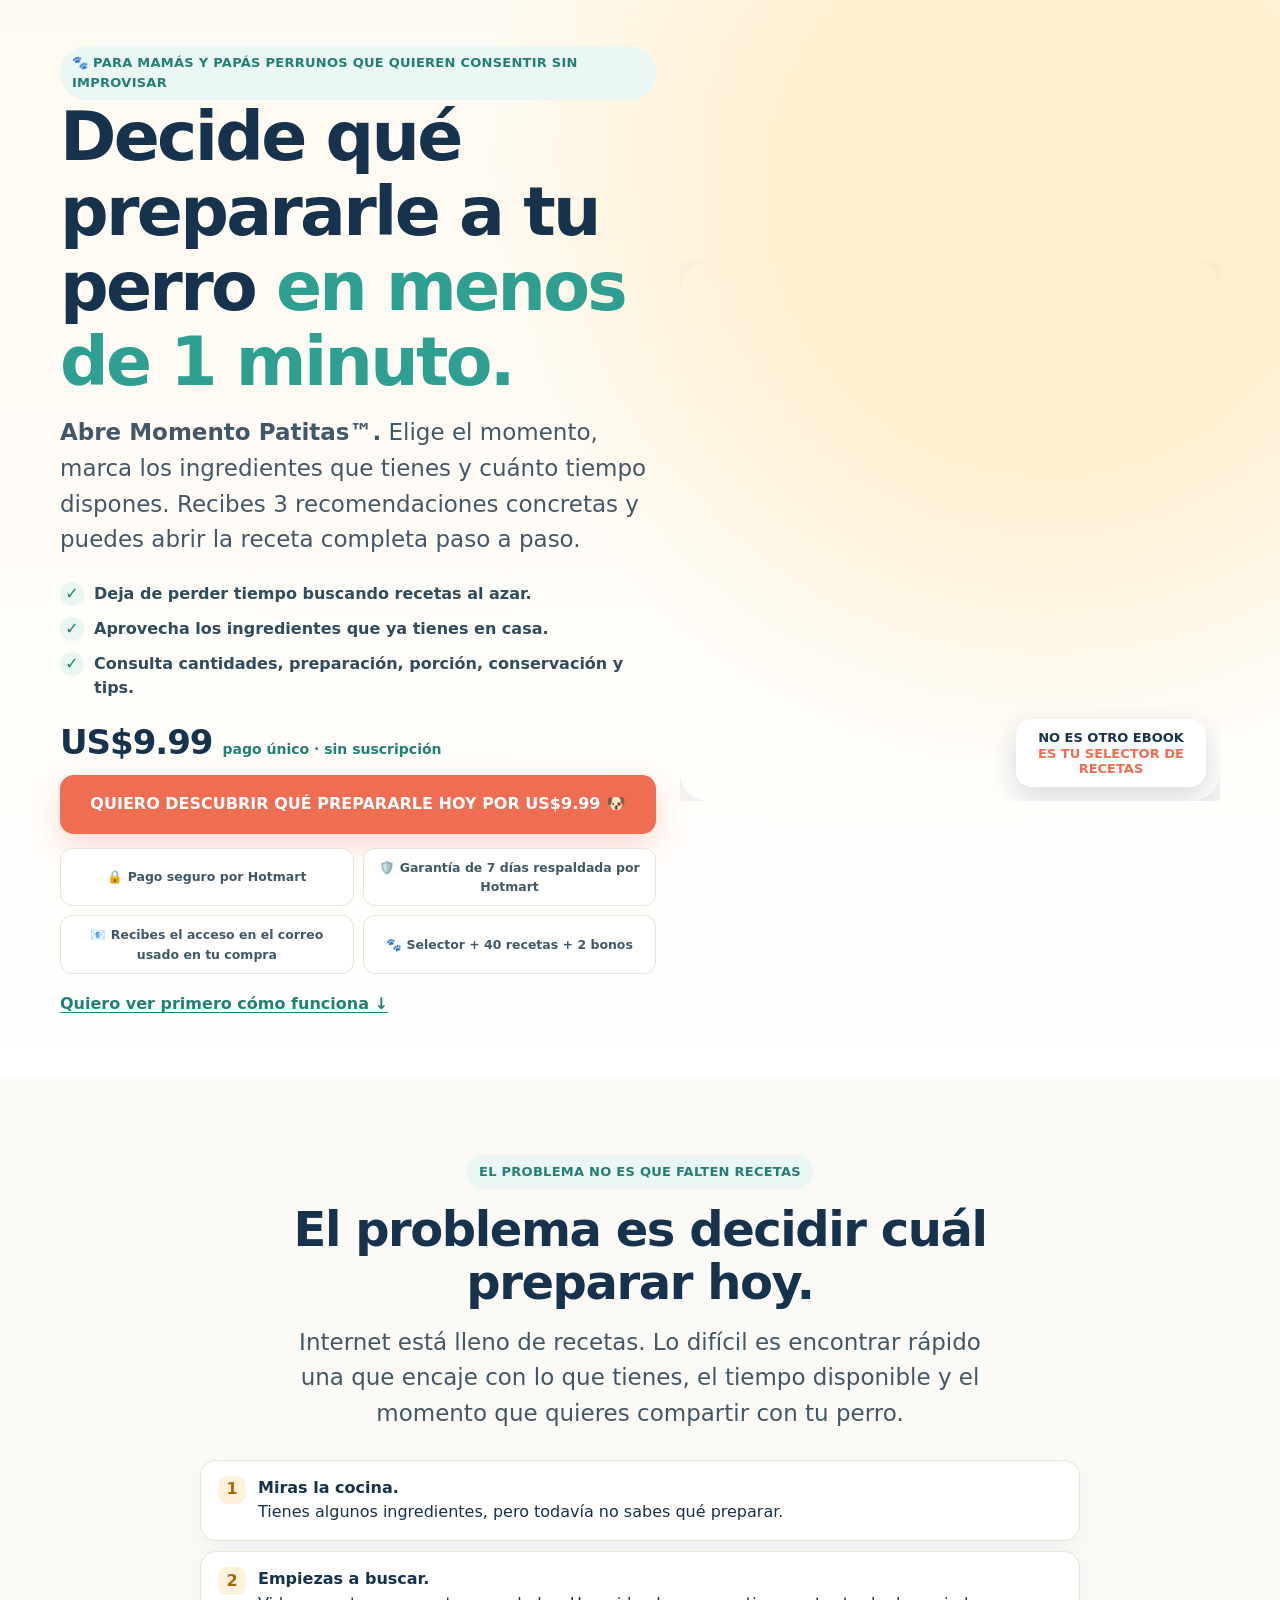
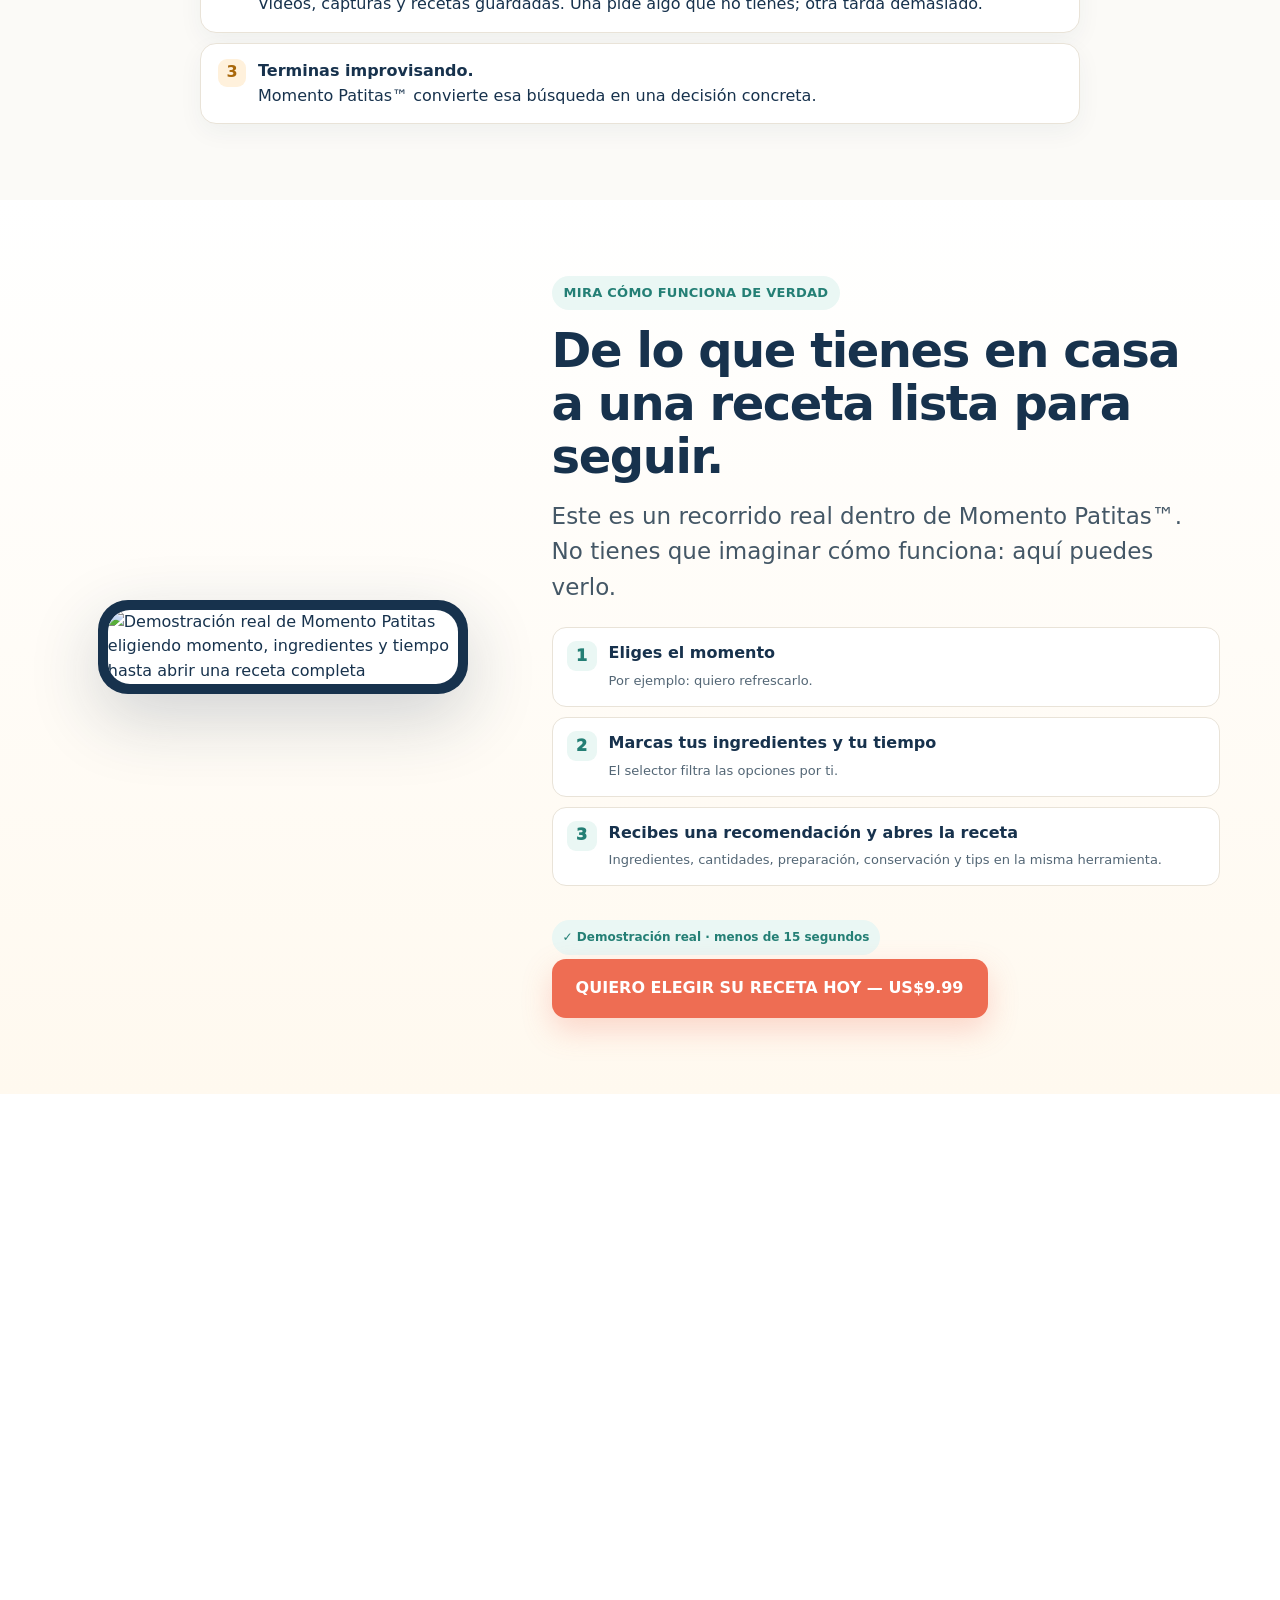
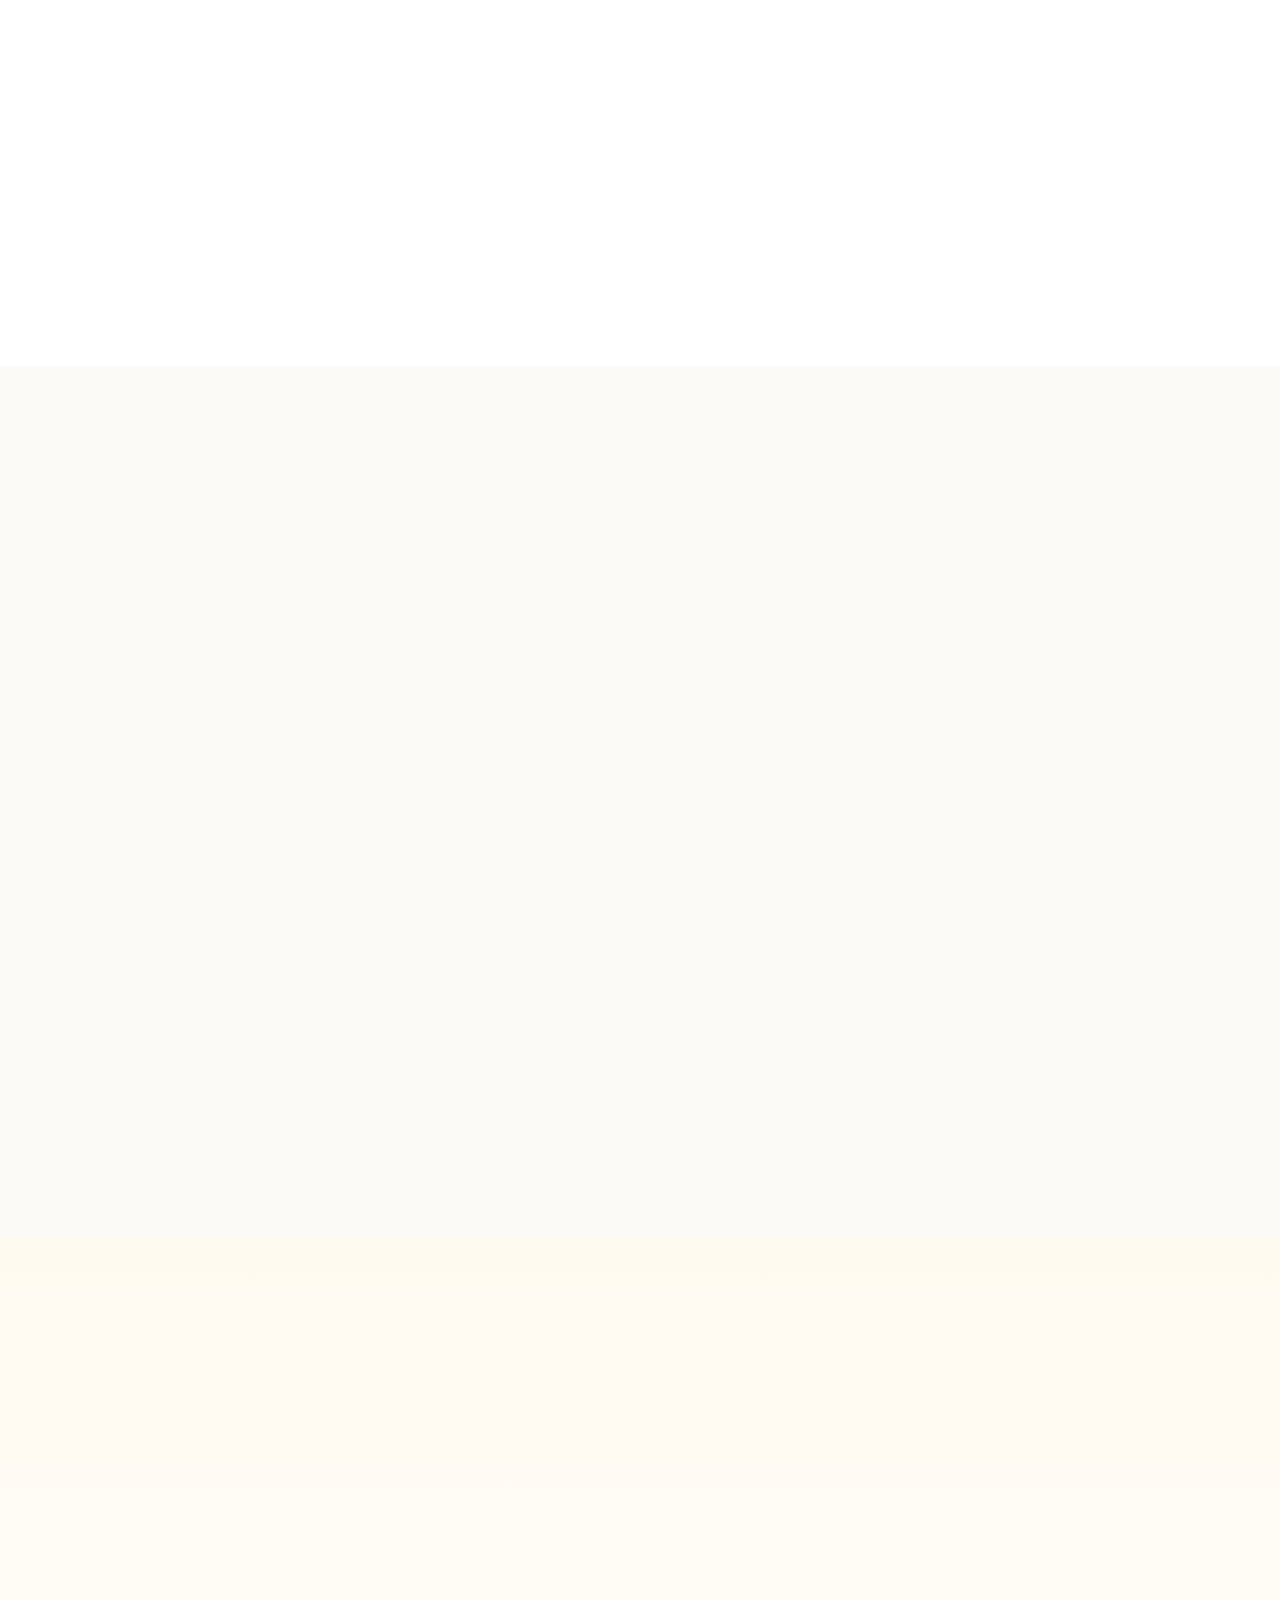
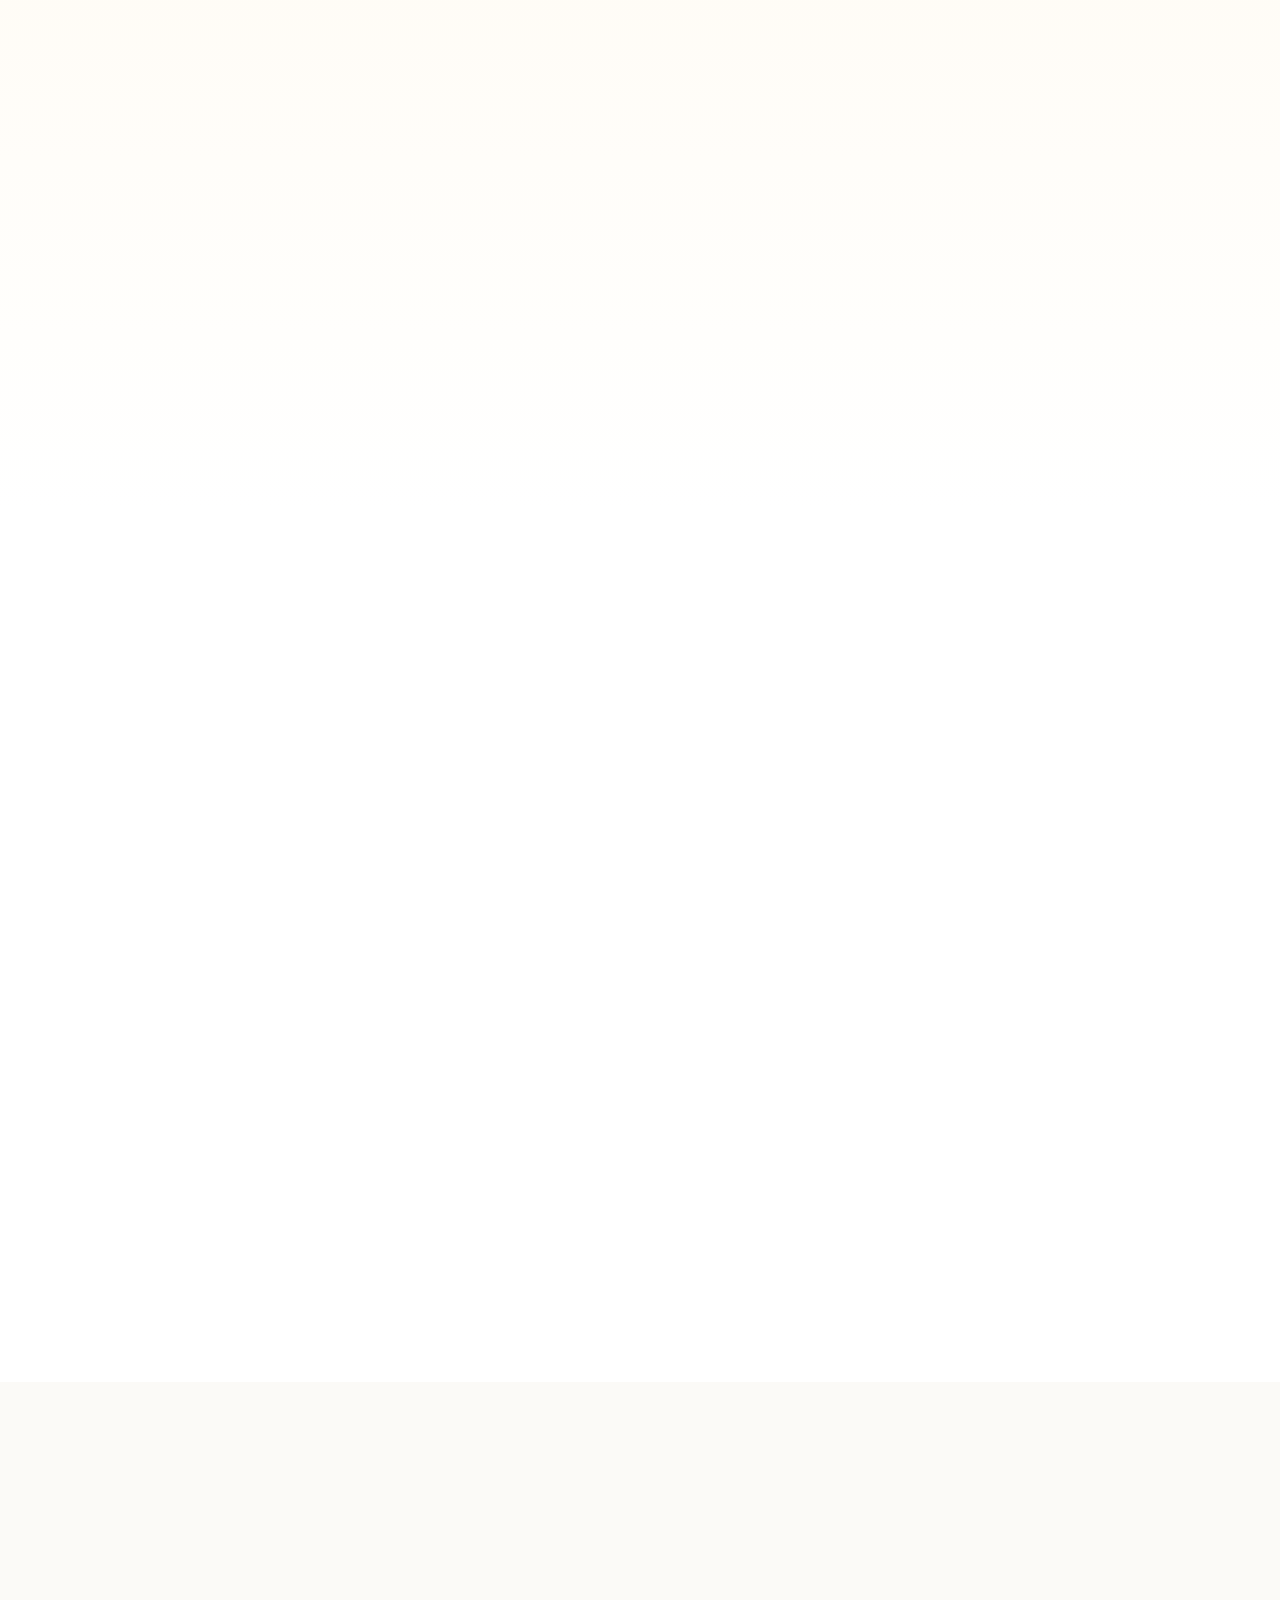
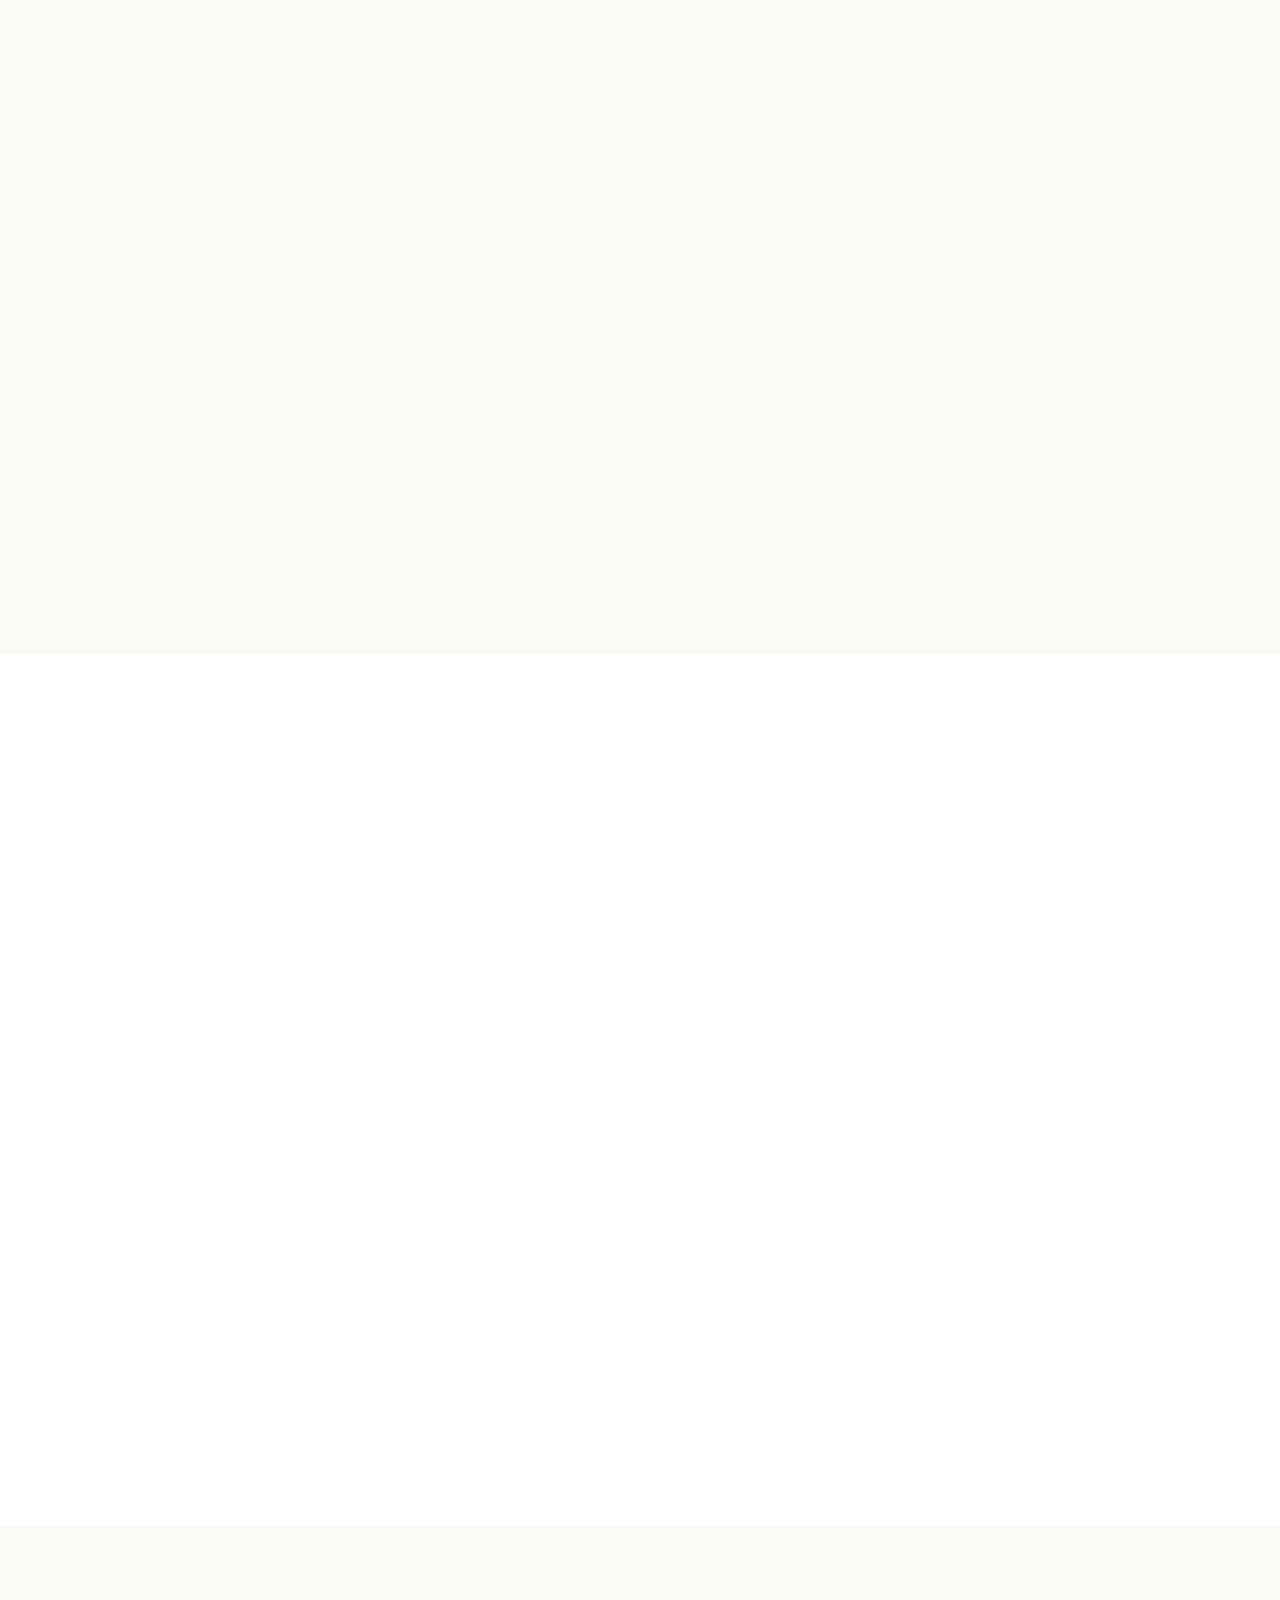
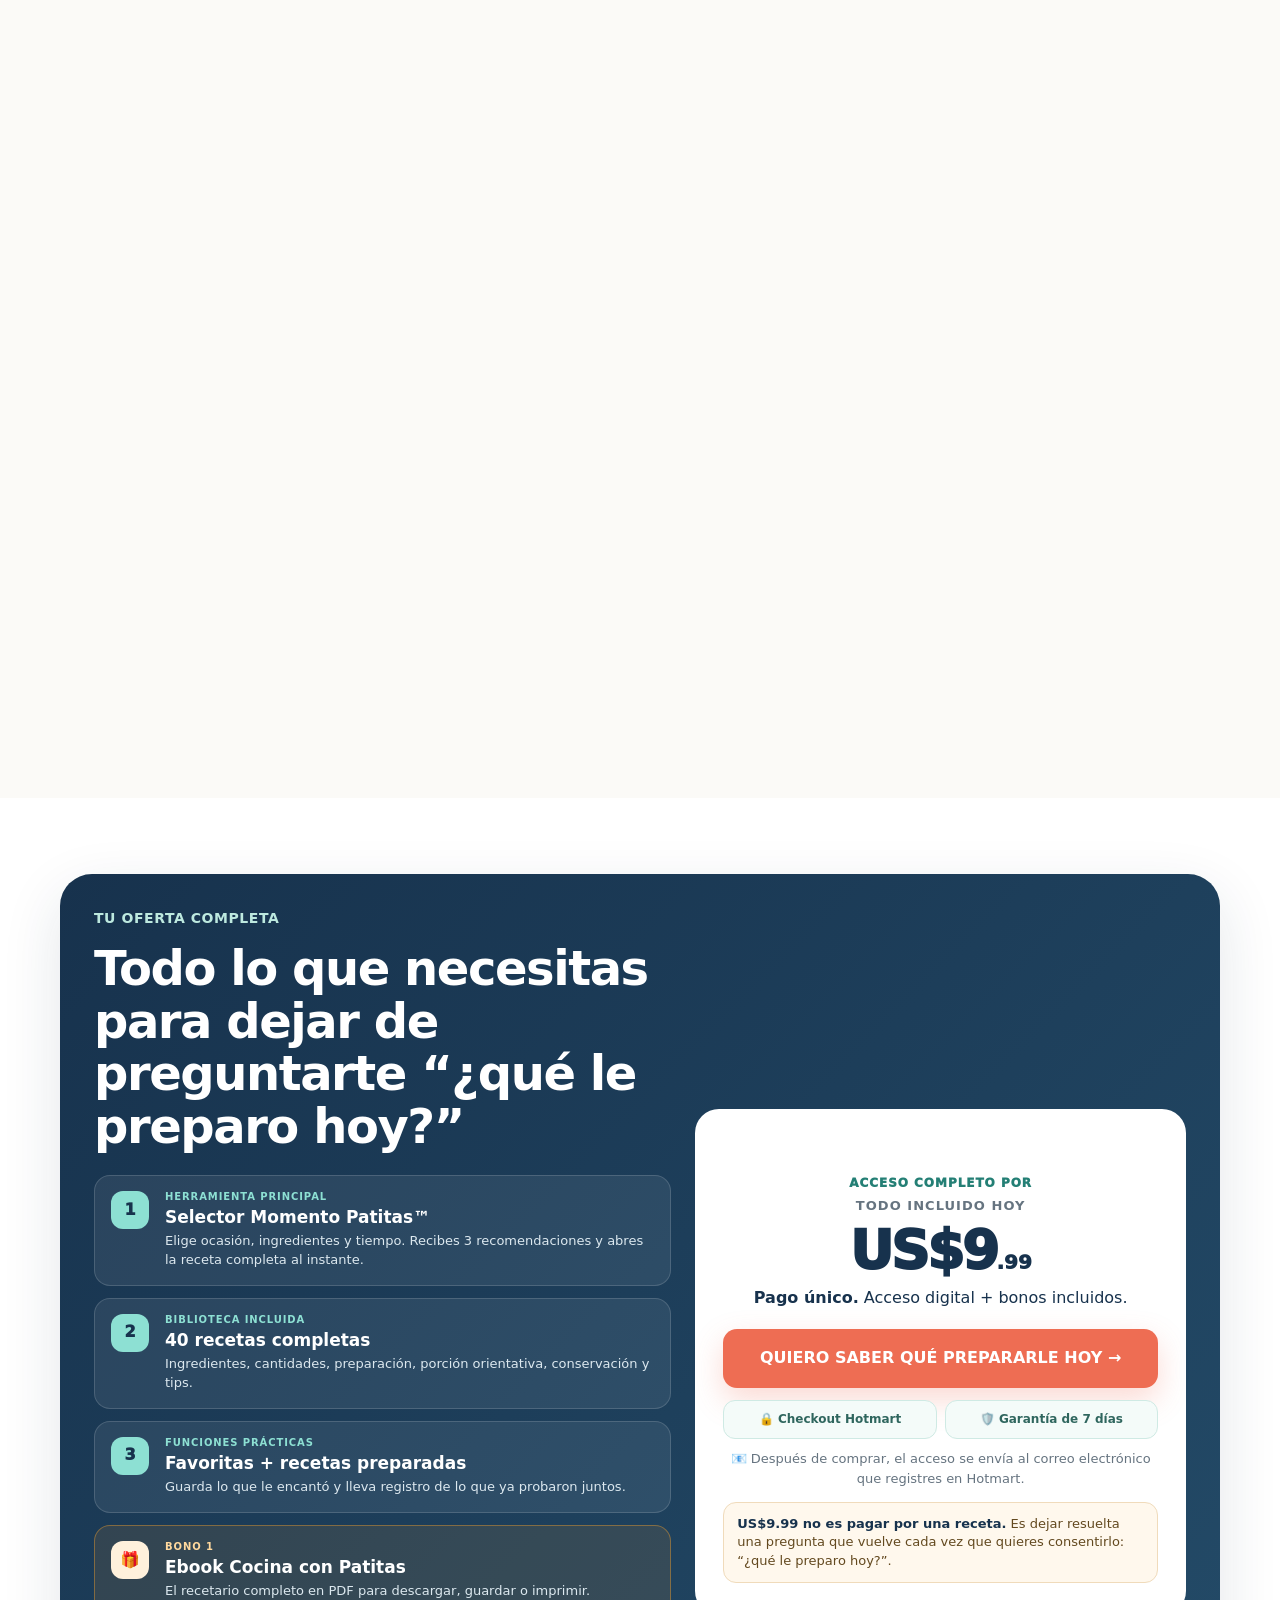
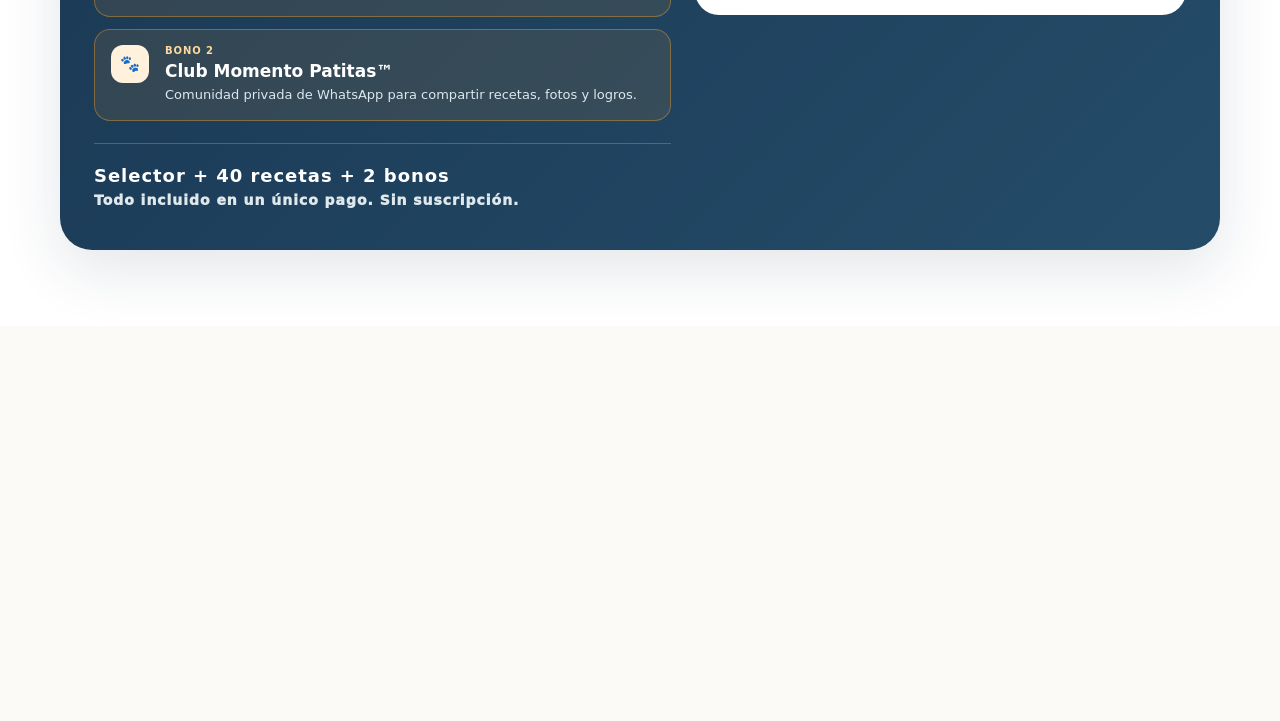
==== commit 3e60b046: "Aclara entrega de acceso por correo electronico" ====
--- a/index.html
+++ b/index.html
@@ -49,7 +49,7 @@
       <div class="hero-trust">
         <span>🔒 Pago seguro por Hotmart</span>
         <span>🛡️ Garantía de 7 días respaldada por Hotmart</span>
-        <span>📱 Acceso digital desde tus dispositivos</span>
+        <span>📧 Recibes el acceso en el correo usado en tu compra</span>
         <span>🐾 Selector + 40 recetas + 2 bonos</span>
       </div>
       <a class="secondary-link" href="#como-funciona">Quiero ver primero cómo funciona ↓</a>
@@ -170,10 +170,10 @@
         <p>Comunidad privada en WhatsApp para compradores donde puedes compartir fotos, recetas preparadas, favoritos y experiencias con otros papás y mamás perrunos.</p>
       </div>
       <div class="bonus-card">
-        <span class="bonus-tag">TODO EN UNA SOLA COMPRA</span>
-        <div class="icon">🐶</div>
-        <h3>Acceso digital práctico</h3>
-        <p>Usa Momento Patitas™ desde celular, tablet o computadora. Un solo pago de US$9.99, sin suscripción.</p>
+        <span class="bonus-tag">ENTREGA DIGITAL</span>
+        <div class="icon">📧</div>
+        <h3>Tu acceso llega por correo</h3>
+        <p>Después de completar la compra, recibirás el acceso en el correo electrónico que registres durante el pago en Hotmart.</p>
       </div>
     </div>
   </div>
@@ -216,7 +216,7 @@
       <p><b>Pago único.</b> Acceso digital + bonos incluidos.</p>
       <a class="btn" style="width:100%" href="https://pay.hotmart.com/O108188542S?checkoutMode=10">QUIERO SABER QUÉ PREPARARLE HOY →</a>
       <div class="offer-safety"><span>🔒 Checkout Hotmart</span><span>🛡️ Garantía de 7 días</span></div>
-      <div class="micro">📱 Celular, tablet o computadora</div>
+      <div class="micro">📧 Después de comprar, el acceso se envía al correo electrónico que registres en Hotmart.</div>
     </div>
   </div>
 </section>
@@ -230,6 +230,7 @@
     <div class="faq">
       <details open><summary>¿Momento Patitas™ es solo un ebook?</summary><p>No. El producto principal es una herramienta interactiva. Tú eliges el momento, tus ingredientes y el tiempo disponible; el selector te recomienda recetas y puedes abrirlas completas dentro de la misma experiencia. El ebook se incluye como bono.</p></details>
       <details><summary>¿Qué recibo exactamente después de comprar?</summary><p>Acceso digital a Momento Patitas™, selector, 40 recetas completas, 3 recomendaciones por búsqueda, funciones de favoritas y preparadas, el ebook descargable y acceso al Club Momento Patitas™.</p></details>
+      <details><summary>¿Cómo recibo el acceso?</summary><p>Después de completar la compra, el acceso se envía al correo electrónico que registres durante el pago en Hotmart. Usa un correo al que tengas acceso y revisa también las carpetas de spam, promociones o correo no deseado si no lo ves en tu bandeja principal.</p></details>
       <details><summary>¿El pago es único o mensual?</summary><p>Es un pago único de US$9.99. No es una suscripción mensual.</p></details>
       <details><summary>¿Tengo garantía?</summary><p>Sí. Tu compra cuenta con una garantía de 7 días respaldada por Hotmart. Dentro de ese plazo puedes solicitar el reembolso siguiendo el proceso de Hotmart.</p></details>
       <details><summary>¿El pago es seguro?</summary><p>Sí. Al tocar el botón de compra pasas al checkout de Hotmart, que procesa el pago. Esta página no solicita ni almacena los datos de tu tarjeta.</p></details>
@@ -250,13 +251,13 @@
     <p class="lead" style="margin-left:auto;margin-right:auto">Selector + 40 recetas + 2 bonos. Todo por un único pago de US$9.99.</p>
     <div class="visual"><img src="https://cdn.shopify.com/s/files/1/0697/0605/5728/files/cocina-patitas-hero-900.webp?v=1792911602" loading="lazy" decoding="async" alt="Momento Patitas recetas para perros"></div>
     <a class="btn" href="https://pay.hotmart.com/O108188542S?checkoutMode=10">QUIERO MOMENTO PATITAS™ POR US$9.99 →</a>
-    <div class="final-trust"><span>🔒 Pago seguro Hotmart</span><span>🛡️ Garantía de 7 días</span><span>📱 Acceso digital</span><span>💳 Pago único</span></div>
+    <div class="final-trust"><span>🔒 Pago seguro Hotmart</span><span>🛡️ Garantía de 7 días</span><span>📧 Acceso por correo electrónico</span><span>💳 Pago único</span></div>
     <p class="no-fake-urgency">Sin contadores falsos ni “últimos cupos”: preferimos que tomes la decisión por el valor real de la oferta.</p>
     <p class="disclaimer">Material educativo. No sustituye consejo veterinario. Las necesidades y tolerancias varían según edad, tamaño, salud, actividad y dieta habitual de cada perro.</p>
   </div>
 </section>
 
-<div class="mobile-sticky"><div><b>Momento Patitas™ · US$9.99</b><small>🔒 Hotmart · 🛡️ Garantía 7 días</small></div><a class="btn" href="https://pay.hotmart.com/O108188542S?checkoutMode=10">COMPRAR</a></div>
+<div class="mobile-sticky"><div><b>Momento Patitas™ · US$9.99</b><small>📧 Acceso por correo · 🛡️ Garantía 7 días</small></div><a class="btn" href="https://pay.hotmart.com/O108188542S?checkoutMode=10">COMPRAR</a></div>
 <div class="spacer-mobile"></div>
 <script src="script.js"></script>
 </body>
